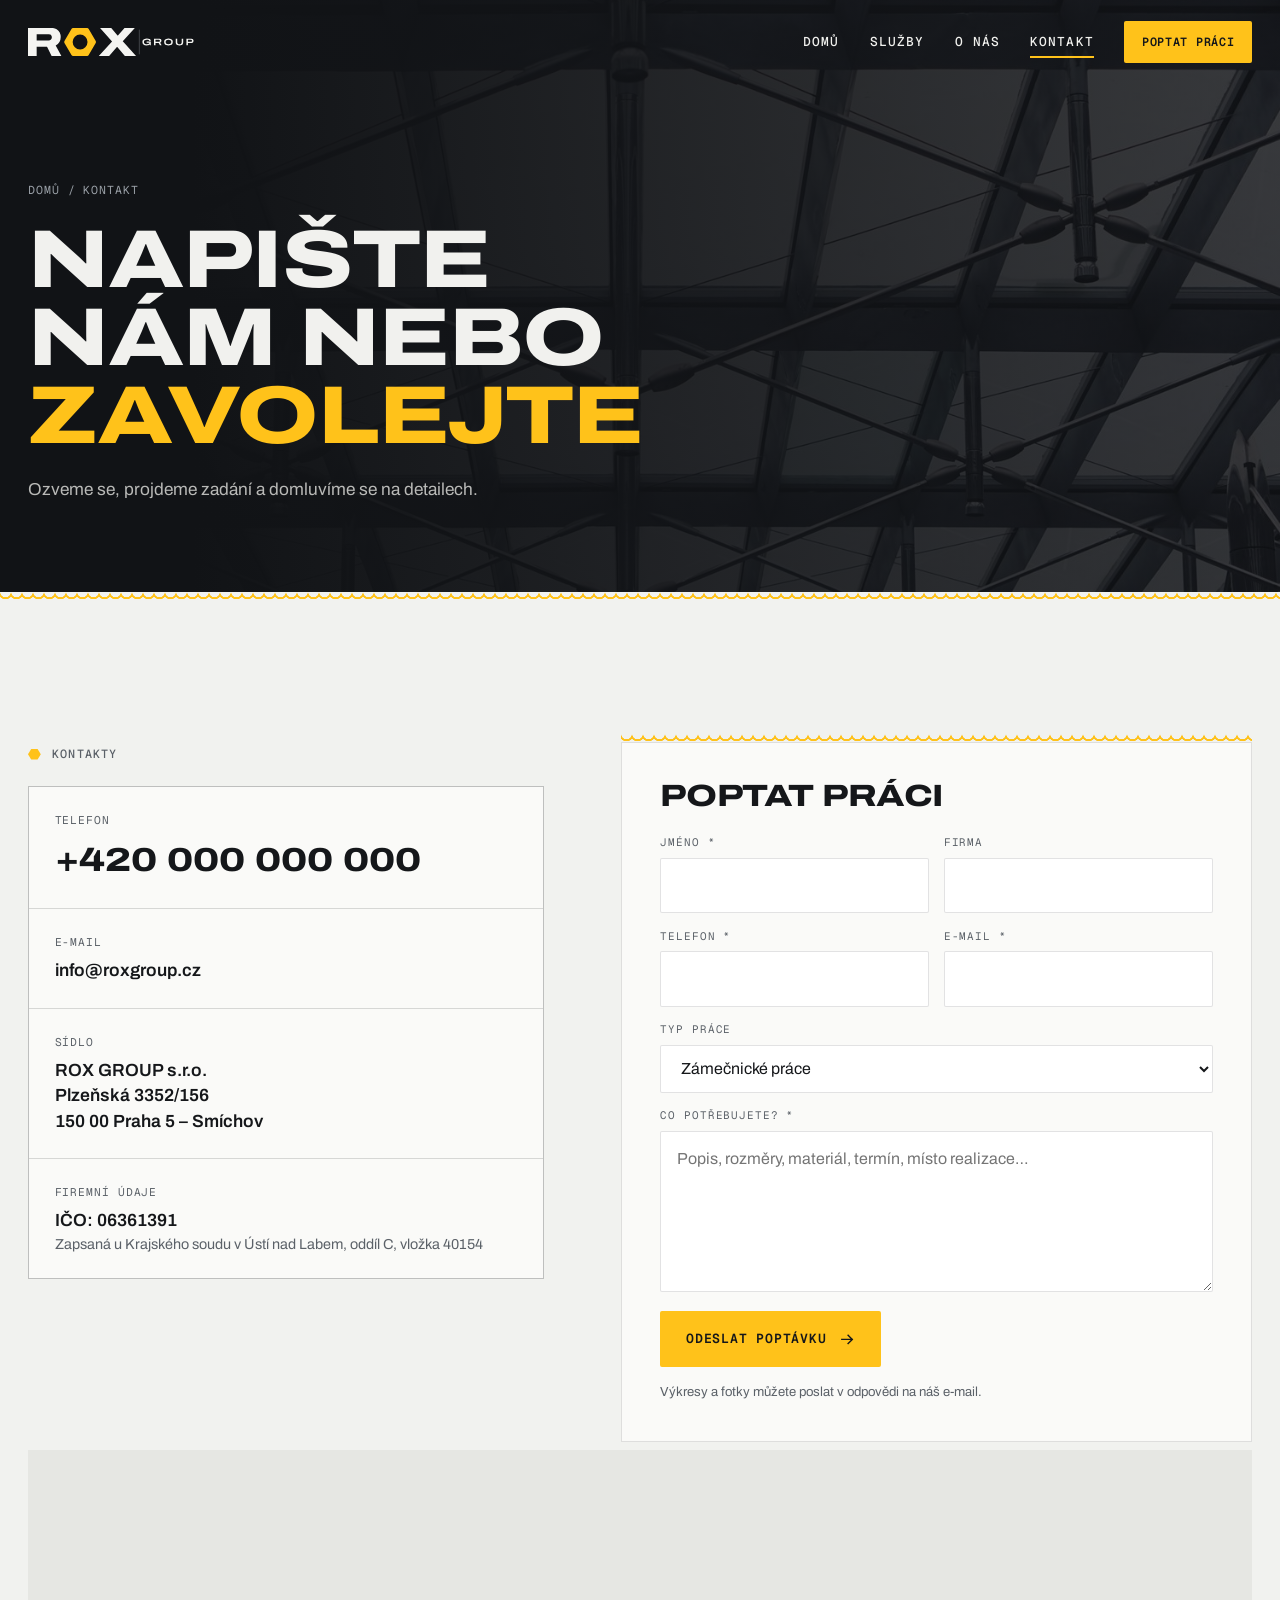
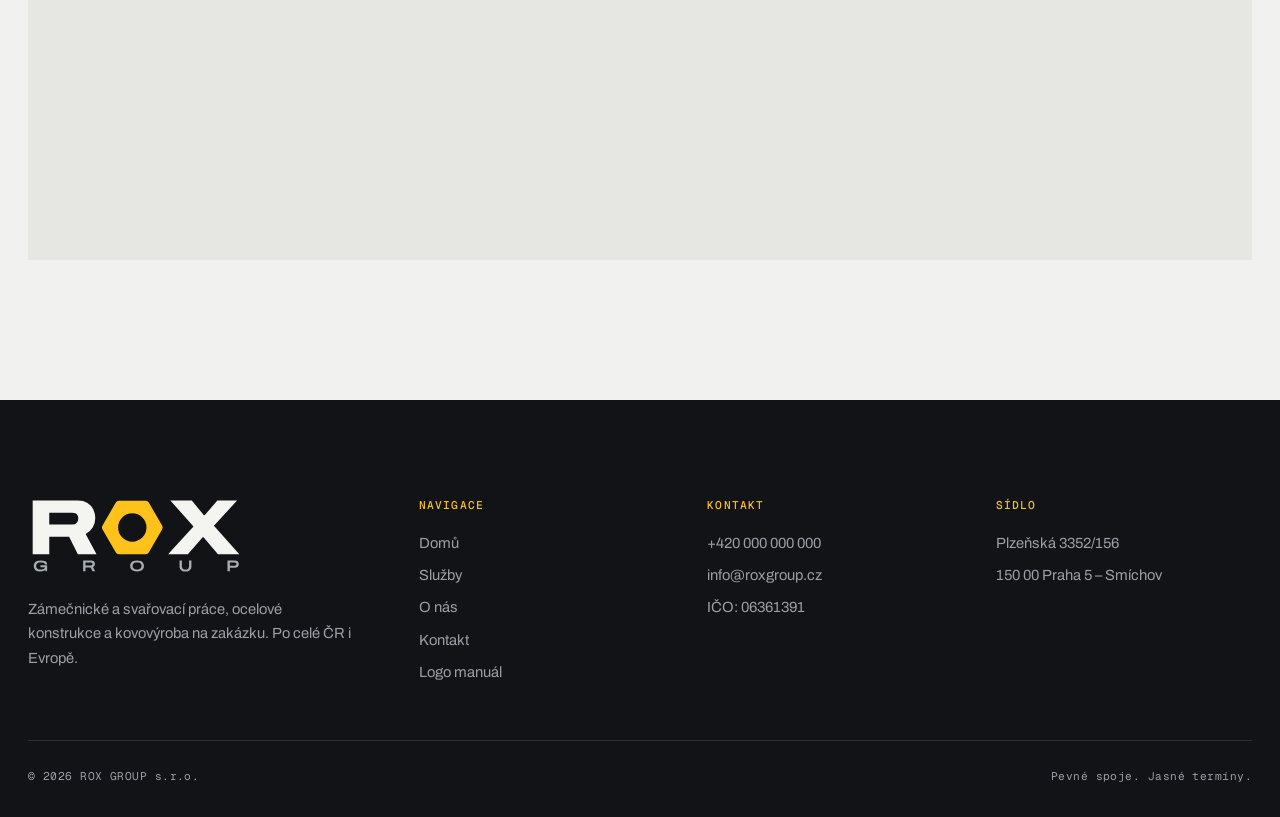
==== kontakt/index.html @ 38c5ff7e "Návrh webu a loga ROX GROUP s.r.o. Co-Authored-By: Claude Opus 5.5 (1M context) <noreply@anthropic.c" ====
<!DOCTYPE html>
<html lang="cs">
<head>
<meta charset="UTF-8">
<meta name="viewport" content="width=device-width, initial-scale=1, viewport-fit=cover">
<title>Kontakt — ROX GROUP s.r.o.</title>
<meta name="description" content="Poptejte zámečnické a svařovací práce, ocelové konstrukce nebo CNC obrábění. ROX GROUP s.r.o., Plzeňská 3352/156, Praha 5.">
<meta name="theme-color" content="#111316">
<meta property="og:title" content="Kontakt — ROX GROUP s.r.o.">
<meta property="og:description" content="Poptejte zámečnické a svařovací práce, ocelové konstrukce nebo CNC obrábění. ROX GROUP s.r.o., Plzeňská 3352/156, Praha 5.">
<meta property="og:image" content="../assets/img/og.jpg">
<meta property="og:type" content="website">
<link rel="icon" href="../assets/favicon.svg?v=dab5a971" type="image/svg+xml">
<link rel="preconnect" href="https://fonts.googleapis.com">
<link rel="preconnect" href="https://fonts.gstatic.com" crossorigin>
<link href="https://fonts.googleapis.com/css2?family=Archivo:wdth,wght@62..125,300..900&family=Geist+Mono:wght@400;500;600&display=swap" rel="stylesheet">
<link rel="stylesheet" href="../assets/style.css?v=400bf668">
<script type="application/ld+json">
{"@context":"https://schema.org","@type":"LocalBusiness","name":"ROX GROUP s.r.o.","description":"Zámečnické a svařovací práce, ocelové konstrukce a CNC obrábění po celé ČR a Evropě.","telephone":"+420000000000","email":"info@roxgroup.cz","taxID":"06361391","address":{"@type":"PostalAddress","streetAddress":"Plzeňská 3352/156","addressLocality":"Praha 5 – Smíchov","postalCode":"150 00","addressCountry":"CZ"},"foundingDate":"2017-09-01","areaServed":["CZ","EU"]}
</script>
<script>document.documentElement.classList.add('js')</script>
</head>
<body>

<svg width="0" height="0" style="position:absolute" aria-hidden="true">
  <symbol id="i-arr" viewBox="0 0 24 24"><path d="M4 12h15m-6-6 6 6-6 6" fill="none" stroke="currentColor" stroke-width="2" stroke-linecap="square"/></symbol>
  <symbol id="i-tel" viewBox="0 0 24 24"><path d="M5 4h4l2 5-2.5 1.5a11 11 0 0 0 5 5L15 13l5 2v4a2 2 0 0 1-2 2A16 16 0 0 1 3 6a2 2 0 0 1 2-2" fill="none" stroke="currentColor" stroke-width="1.8" stroke-linejoin="round"/></symbol>
  <symbol id="i-user" viewBox="0 0 24 24"><circle cx="12" cy="8" r="4" fill="none" stroke="currentColor" stroke-width="2"/><path d="M4 21c1-4 4-6 8-6s7 2 8 6" fill="none" stroke="currentColor" stroke-width="2"/></symbol>
  <symbol id="i-shield" viewBox="0 0 24 24"><path d="M12 3 4 6v6c0 5 3.5 8 8 9 4.5-1 8-4 8-9V6z" fill="none" stroke="currentColor" stroke-width="2" stroke-linejoin="round"/><path d="m8.5 12 2.5 2.5 4.5-5" fill="none" stroke="currentColor" stroke-width="2"/></symbol>
  <symbol id="i-pin" viewBox="0 0 24 24"><path d="M12 21s7-6.5 7-12a7 7 0 0 0-14 0c0 5.5 7 12 7 12z" fill="none" stroke="currentColor" stroke-width="2"/><circle cx="12" cy="9" r="2.5" fill="currentColor"/></symbol>
  <symbol id="i-clock" viewBox="0 0 24 24"><circle cx="12" cy="12" r="9" fill="none" stroke="currentColor" stroke-width="2"/><path d="M12 7v5l3 2" fill="none" stroke="currentColor" stroke-width="2"/></symbol>
  <symbol id="i-nut" viewBox="0 0 100 88"><path d="M25 2h50l25 42-25 42H25L0 44z" fill="currentColor"/><circle cx="50" cy="44" r="18" fill="var(--dark)"/></symbol>
</svg>

<header class="nav" id="nav">
  <div class="nav-inner">
    <a href="../" class="logo" aria-label="ROX GROUP — úvod">
      <img class="logo-on-dark" src="../assets/logo-horizontal-dark.svg?v=046a8493" alt="ROX GROUP" width="232" height="28">
      <img class="logo-on-light" src="../assets/logo-horizontal-light.svg?v=046a8493" alt="" width="232" height="28">
    </a>
    <nav class="nav-menu" id="menu" aria-label="Hlavní navigace">
      <a href="../" >Domů</a>
      <a href="../sluzby/" >Služby</a>
      <a href="../o-nas/" >O nás</a>
      <a href="../kontakt/" aria-current="page">Kontakt</a>
      <a href="../kontakt/#poptavka" class="btn btn-sm">Poptat práci</a>
    </nav>
    <button class="nav-toggle" id="toggle" aria-label="Otevřít menu" aria-expanded="false" aria-controls="menu"><span></span><span></span></button>
  </div>
</header>

<main>

<section class="page-hero">
  <div class="page-hero-bg"><img src="../assets/img/konstrukce-strecha.jpg" alt=""></div>
  <div class="wrap">
    <p class="crumbs"><a href="../">Domů</a> / Kontakt</p>
    <h1>Napište nám nebo <mark>zavolejte</mark></h1>
    <p class="lead">Ozveme se, projdeme zadání a domluvíme se na detailech.</p>
  </div>
</section>
<div class="bead" aria-hidden="true"></div>

<section class="sec">
  <div class="wrap contact">
    <div>
      <p class="eyebrow reveal">Kontakty</p>
      <dl class="cblocks reveal-group">
        <div class="cblock"><dt>Telefon</dt><dd><a href="tel:+420000000000" class="big-tel">+420 000 000 000</a></dd></div>
        <div class="cblock"><dt>E-mail</dt><dd><a href="mailto:info@roxgroup.cz">info@roxgroup.cz</a></dd></div>
        <div class="cblock"><dt>Sídlo</dt><dd>ROX GROUP s.r.o.<br>Plzeňská 3352/156<br>150 00 Praha 5 – Smíchov</dd></div>
        <div class="cblock"><dt>Firemní údaje</dt><dd>IČO: 06361391<small>Zapsaná u Krajského soudu v Ústí nad Labem, oddíl C, vložka 40154</small></dd></div>
      </dl>
    </div>

    <form class="form reveal" id="poptavka" data-to="info@roxgroup.cz" novalidate>
      <h2>Poptat práci</h2>
      <div class="fields">
        <label class="f"><span>Jméno *</span><input name="jmeno" autocomplete="name" required></label>
        <label class="f"><span>Firma</span><input name="firma" autocomplete="organization"></label>
        <label class="f"><span>Telefon *</span><input name="telefon" type="tel" autocomplete="tel" required></label>
        <label class="f"><span>E-mail *</span><input name="email" type="email" autocomplete="email" required></label>
        <label class="f f--wide"><span>Typ práce</span>
          <select name="typ"><option>Zámečnické práce</option><option>Svařování</option><option>Ocelové konstrukce</option><option>CNC obrábění</option><option>Dělení a tváření plechu</option><option>Potrubí</option><option>Nerez</option><option>Montáž / servis</option><option>Jiné</option></select></label>
        <label class="f f--wide"><span>Co potřebujete? *</span><textarea name="zprava" rows="5" required placeholder="Popis, rozměry, materiál, termín, místo realizace…"></textarea></label>
      </div>
      <button class="btn" type="submit">Odeslat poptávku <svg><use href="#i-arr"/></svg></button>
      <p class="form-note" id="form-note">Výkresy a fotky můžete poslat v odpovědi na náš e-mail.</p>
    </form>
  </div>
  <div class="wrap">
    <div class="map reveal"><iframe title="Mapa — Plzeňská 3352/156, Praha 5" src="https://maps.google.com/maps?q=Plze%C5%88sk%C3%A1%203352%2F156%2C%20Praha&z=15&output=embed" loading="lazy" referrerpolicy="no-referrer-when-downgrade"></iframe></div>
  </div>
</section>

</main>

<footer class="footer">
  <div class="wrap">
    <div class="footer-top">
      <div>
        <a href="../" class="footer-logo"><img src="../assets/logo-dark.svg?v=046a8493" alt="ROX GROUP" width="200" height="80"></a>
        <p>Zámečnické a svařovací práce, ocelové konstrukce a kovovýroba na zakázku. Po celé ČR i Evropě.</p>
      </div>
      <div>
        <h4>Navigace</h4>
        <ul><li><a href="../">Domů</a></li><li><a href="../sluzby/">Služby</a></li><li><a href="../o-nas/">O nás</a></li><li><a href="../kontakt/">Kontakt</a></li><li><a href="../logo/">Logo manuál</a></li></ul>
      </div>
      <div>
        <h4>Kontakt</h4>
        <ul><li><a href="tel:+420000000000">+420 000 000 000</a></li><li><a href="mailto:info@roxgroup.cz">info@roxgroup.cz</a></li><li>IČO: 06361391</li></ul>
      </div>
      <div>
        <h4>Sídlo</h4>
        <ul><li>Plzeňská 3352/156</li><li>150 00 Praha 5 – Smíchov</li></ul>
      </div>
    </div>
    <div class="footer-bottom"><span>© 2026 ROX GROUP s.r.o.</span><span>Pevné spoje. Jasné termíny.</span></div>
  </div>
</footer>

<script src="../assets/main.js?v=4baa824f" defer></script>
</body>
</html>
---- assets/style.css ----
/* ═══════════════════════════════════════════════════════════
   ROX GROUP s.r.o. — zámečnické a svařovací práce
   ═══════════════════════════════════════════════════════════ */

*, *::before, *::after { margin: 0; padding: 0; box-sizing: border-box; }

:root {
  --bg: #F1F2EF;
  --bg-alt: #E6E7E3;
  --paper: #FAFAF8;
  --ink: #15171A;
  --muted: #5B6168;
  --line: rgba(21, 23, 26, 0.12);
  --yellow: #FFC21A;
  --yellow-d: #E9AA00;
  --dark: #111316;
  --dark-2: #1A1D21;
  --dark-3: #23272C;
  --dark-text: #F1F1EE;
  --dark-muted: #9AA0A7;
  --dark-line: rgba(241, 241, 238, 0.12);

  --f: 'Archivo', 'Helvetica Neue', Arial, sans-serif;
  --f-mono: 'Geist Mono', ui-monospace, 'SF Mono', Menlo, monospace;

  --h1: clamp(2.9rem, 7vw, 7.2rem);
  --h2: clamp(2.1rem, 4.4vw, 4.2rem);
  --h3: clamp(1.25rem, 1.8vw, 1.6rem);

  --section: clamp(5.5rem, 11vw, 9.5rem);
  --wrap: min(1320px, 100% - 3.5rem);
  --ease: cubic-bezier(0.16, 1, 0.3, 1);
  --hex: polygon(25% 3%, 75% 3%, 100% 50%, 75% 97%, 25% 97%, 0 50%);
  --bead: radial-gradient(circle at 50% 0, transparent 5px, var(--yellow) 5.5px 7px, transparent 7.5px) 0 0 / 11px 9px repeat-x;

  interpolate-size: allow-keywords;
}

html { scroll-behavior: smooth; scroll-padding-top: 5.5rem; -webkit-text-size-adjust: 100%; }
body {
  font-family: var(--f);
  font-size: clamp(1rem, 1.05vw, 1.075rem);
  line-height: 1.65;
  color: var(--ink);
  background: var(--bg);
  -webkit-font-smoothing: antialiased;
  overflow-x: clip;
}
img { display: block; max-width: 100%; }
a { color: inherit; text-decoration: none; }
button, input, textarea, select { font: inherit; color: inherit; }
button { background: none; border: 0; cursor: pointer; }
ol, ul { list-style: none; }
::selection { background: var(--yellow); color: var(--ink); }
:focus-visible { outline: 2px solid var(--yellow-d); outline-offset: 3px; }

h1, h2, h3, .disp {
  font-family: var(--f);
  font-stretch: 125%;
  font-variation-settings: 'wdth' 125;
  font-weight: 800;
  text-transform: uppercase;
  letter-spacing: -0.015em;
  line-height: 0.95;
  text-wrap: balance;
}
h1 mark, h2 mark { background: none; color: var(--yellow); }
.light h2 mark, .on-light mark { color: var(--ink); background: linear-gradient(transparent 62%, var(--yellow) 62% 90%, transparent 90%); }

.wrap { width: var(--wrap); margin-inline: auto; }

.eyebrow {
  display: inline-flex; align-items: center; gap: 0.7rem;
  font-family: var(--f-mono); font-size: 0.74rem; font-weight: 500;
  letter-spacing: 0.1em; text-transform: uppercase;
  color: var(--muted);
  margin-bottom: 1.4rem;
}
.eyebrow::before { content: ''; width: 0.8rem; height: 0.7rem; background: var(--yellow); clip-path: var(--hex); }
.dark .eyebrow, .eyebrow--light { color: var(--dark-muted); }

.h2 { font-size: var(--h2); margin-bottom: 1.4rem; }
.lead { font-size: clamp(1.08rem, 1.3vw, 1.25rem); line-height: 1.55; color: var(--muted); max-width: 38em; }
.dark .lead { color: var(--dark-muted); }

/* svarová housenka */
.bead { height: 9px; background: var(--bead); }

/* tlačítka */
.btn {
  position: relative;
  display: inline-flex; align-items: center; gap: 0.75rem;
  padding: 1.05rem 1.6rem;
  font-family: var(--f-mono); font-size: 0.82rem; font-weight: 600; letter-spacing: 0.06em; text-transform: uppercase;
  background: var(--yellow); color: var(--ink);
  border-radius: 2px;
  transition: background 0.3s, transform 0.5s var(--ease), box-shadow 0.4s;
  overflow: hidden; isolation: isolate;
}
.btn::after { content: ''; position: absolute; inset: 0; z-index: -1; background: var(--ink); transform: translateY(101%); transition: transform 0.5s var(--ease); }
.btn:hover { color: var(--yellow); }
.btn:hover::after { transform: none; }
.btn svg { width: 1.05rem; height: 1.05rem; transition: transform 0.5s var(--ease); }
.btn:hover svg { transform: translateX(3px); }
.btn--ghost { background: transparent; color: currentColor; box-shadow: inset 0 0 0 1.5px currentColor; }
.btn--ghost::after { background: var(--yellow); }
.btn--ghost:hover { color: var(--ink); box-shadow: inset 0 0 0 1.5px var(--yellow); }
.btn--dark { background: var(--ink); color: var(--dark-text); }
.btn--dark::after { background: var(--yellow); }
.btn--dark:hover { color: var(--ink); }
.btn-sm { padding: 0.72rem 1.1rem; font-size: 0.74rem; }

.link {
  display: inline-flex; align-items: center; gap: 0.5rem;
  font-family: var(--f-mono); font-size: 0.78rem; font-weight: 600; letter-spacing: 0.06em; text-transform: uppercase;
  padding-bottom: 3px; border-bottom: 1.5px solid var(--yellow);
  transition: gap 0.4s var(--ease);
}
.link svg { width: 1rem; height: 1rem; }
.link:hover { gap: 0.85rem; }

/* ═══ NAV ═══ */
.nav { position: fixed; inset: 0 0 auto; z-index: 100; color: var(--dark-text); transition: background-color 0.35s, color 0.35s, box-shadow 0.35s; }
.nav-inner { width: var(--wrap); margin-inline: auto; height: 5.25rem; display: flex; align-items: center; justify-content: space-between; gap: 2rem; transition: height 0.4s var(--ease); }
.nav.scrolled { background: color-mix(in srgb, var(--bg) 96%, transparent); color: var(--ink); box-shadow: 0 1px 0 var(--line); }
.nav.scrolled .nav-inner { height: 4.25rem; }
.logo { position: relative; display: block; height: 1.75rem; z-index: 102; }
.logo img { height: 100%; width: auto; transition: opacity 0.3s; }
.logo .logo-on-light { position: absolute; inset: 0; opacity: 0; }
.nav.scrolled .logo .logo-on-light { opacity: 1; }
.nav.scrolled .logo .logo-on-dark { opacity: 0; }
.nav-menu { display: flex; align-items: center; gap: clamp(1.2rem, 2.4vw, 2.4rem); }
.nav-menu a:not(.btn) { font-family: var(--f-mono); font-size: 0.8rem; font-weight: 500; letter-spacing: 0.08em; text-transform: uppercase; position: relative; padding: 0.35rem 0; }
.nav-menu a:not(.btn)::after { content: ''; position: absolute; left: 0; right: 0; bottom: 0; height: 2px; background: var(--yellow); transform: scaleX(0); transform-origin: left; transition: transform 0.45s var(--ease); }
.nav-menu a:not(.btn):hover::after, .nav-menu a[aria-current="page"]::after { transform: scaleX(1); }
.nav-toggle { display: none; width: 44px; height: 44px; position: relative; z-index: 102; }
.nav-toggle span { position: absolute; left: 10px; right: 10px; height: 2px; background: currentColor; transition: transform 0.45s var(--ease), top 0.45s var(--ease); }
.nav-toggle span:first-child { top: 17px; }
.nav-toggle span:last-child { top: 26px; }
.nav-toggle[aria-expanded="true"] span { top: 21.5px; }
.nav-toggle[aria-expanded="true"] span:first-child { transform: rotate(45deg); }
.nav-toggle[aria-expanded="true"] span:last-child { transform: rotate(-45deg); }

/* ═══ HERO (domů) ═══ */
.hero {
  position: relative; min-height: 100svh;
  display: flex; flex-direction: column; justify-content: flex-end;
  color: var(--dark-text); background: var(--dark);
  overflow: clip; isolation: isolate;
}
.hero-bg { position: absolute; inset: 0; z-index: -2; }
.hero-bg img { width: 100%; height: 100%; object-fit: cover; object-position: 62% 50%; transform: scale(1.08); }
.js .hero-bg img { animation: heroIn 2.4s var(--ease) forwards; }
@keyframes heroIn { to { transform: scale(1); } }
@supports (animation-timeline: scroll()) {
  .hero-bg { animation: heroPar linear both; animation-timeline: scroll(root); animation-range: 0 100vh; }
  @keyframes heroPar { to { transform: translateY(18%); } }
}
.hero::before {
  content: ''; position: absolute; inset: 0; z-index: -1;
  background:
    linear-gradient(90deg, rgba(17,19,22,0.92) 0%, rgba(17,19,22,0.72) 38%, rgba(17,19,22,0.15) 75%),
    linear-gradient(0deg, rgba(17,19,22,0.95) 0%, transparent 45%);
}
.hero-content { padding: clamp(8rem, 18vh, 11rem) 0 clamp(2.5rem, 6vh, 4rem); }
.hero h1 { font-size: var(--h1); max-width: 13ch; margin: 0 0 1.6rem -0.04em; }
.hero h1 .ln { display: block; overflow: hidden; padding: 0.14em 0.1em 0.05em 0; margin: -0.14em 0 0; }
.hero h1 .ln > span { display: inline-block; }
.js .hero h1 .ln > span { transform: translateY(105%); animation: lineUp 1.1s var(--ease) forwards; }
.js .hero h1 .ln:nth-child(2) > span { animation-delay: 0.08s; }
.js .hero h1 .ln:nth-child(3) > span { animation-delay: 0.16s; }
@keyframes lineUp { to { transform: none; } }
.hero-sub { max-width: 40em; font-size: clamp(1.05rem, 1.3vw, 1.22rem); color: rgba(241,241,238,0.78); margin-bottom: 2.2rem; }
.hero-actions { display: flex; gap: 0.75rem; flex-wrap: wrap; }
.js .hero .eyebrow, .js .hero-sub, .js .hero-actions, .js .hero-bar { opacity: 0; transform: translateY(16px); animation: up 1s var(--ease) forwards; }
.js .hero-sub { animation-delay: 0.4s; }
.js .hero-actions { animation-delay: 0.5s; }
.js .hero-bar { animation-delay: 0.7s; }
@keyframes up { to { opacity: 1; transform: none; } }
.hero-bar { border-top: 1px solid var(--dark-line); }
.hero-bar .wrap { display: grid; grid-template-columns: repeat(3, minmax(0, 1fr)) auto; }
.hero-bar div { padding: 1.3rem 1.5rem 1.4rem 0; }
.hero-bar div + div { padding-left: 1.5rem; border-left: 1px solid var(--dark-line); }
.hero-bar b { display: block; font-stretch: 125%; font-variation-settings: 'wdth' 125; font-weight: 800; font-size: 1.35rem; text-transform: uppercase; }
.hero-bar span { font-family: var(--f-mono); font-size: 0.7rem; letter-spacing: 0.08em; text-transform: uppercase; color: var(--dark-muted); }
.nut {
  align-self: center; justify-self: end;
  width: 3.4rem; height: 3rem; margin-left: 1.5rem;
  color: var(--yellow);
}
@supports (animation-timeline: scroll()) {
  .nut svg { animation: tighten linear both; animation-timeline: scroll(root); animation-range: 0 100vh; }
  @keyframes tighten { to { transform: rotate(240deg); } }
}

/* ═══ PAGE HERO (podstránky) ═══ */
.page-hero { position: relative; background: var(--dark); color: var(--dark-text); padding: clamp(9rem, 20vh, 12rem) 0 clamp(3.5rem, 7vw, 5.5rem); overflow: clip; isolation: isolate; }
.page-hero-bg { position: absolute; inset: 0; z-index: -2; opacity: 0.4; }
.page-hero-bg img { width: 100%; height: 100%; object-fit: cover; }
.page-hero::before { content: ''; position: absolute; inset: 0; z-index: -1; background: linear-gradient(90deg, var(--dark) 15%, rgba(17,19,22,0.55)); }
.page-hero h1 { font-size: clamp(2.6rem, 6.4vw, 6.4rem); max-width: 14ch; margin-bottom: 1.4rem; }
.page-hero .lead { color: rgba(241,241,238,0.75); }
.crumbs { font-family: var(--f-mono); font-size: 0.72rem; letter-spacing: 0.08em; text-transform: uppercase; color: var(--dark-muted); margin-bottom: 1.4rem; }
.crumbs a:hover { color: var(--yellow); }

/* ═══ TICKER ═══ */
.ticker { background: var(--yellow); color: var(--ink); overflow: hidden; white-space: nowrap; padding: 0.95rem 0; }
.ticker-track { display: flex; width: max-content; animation: tick 45s linear infinite; }
.ticker span { font-stretch: 125%; font-variation-settings: 'wdth' 125; font-weight: 800; font-size: clamp(1rem, 1.6vw, 1.35rem); text-transform: uppercase; letter-spacing: 0.01em; }
.ticker i { display: inline-block; width: 0.8em; height: 0.7em; margin: 0 1.1em; background: var(--ink); clip-path: var(--hex); vertical-align: -0.02em; }
@keyframes tick { to { transform: translateX(-50%); } }

/* ═══ SEKCE ═══ */
.sec { padding: var(--section) 0; }
.sec-alt { background: var(--bg-alt); }
.dark { background: var(--dark); color: var(--dark-text); }
.head { display: grid; grid-template-columns: minmax(0, 1.1fr) minmax(0, 0.9fr); gap: 1.5rem 4rem; align-items: end; margin-bottom: clamp(3rem, 5.5vw, 4.5rem); }
.head .h2 { margin: 0; }
.head--single { grid-template-columns: 1fr; max-width: 900px; }
.head--single .h2 { margin-bottom: 1.2rem; }

/* 3 hlavní služby */
.pillars { display: grid; grid-template-columns: repeat(3, minmax(0, 1fr)); gap: 1px; background: var(--line); border: 1px solid var(--line); }
.pillar { background: var(--paper); display: flex; flex-direction: column; position: relative; }
.pillar-img { aspect-ratio: 4 / 3; overflow: hidden; position: relative; }
.pillar-img img { width: 100%; height: 100%; object-fit: cover; filter: grayscale(0.25) contrast(1.05); transition: transform 1.2s var(--ease), filter 0.6s; }
.pillar:hover .pillar-img img { transform: scale(1.05); filter: none; }
.pillar-n { position: absolute; left: 1rem; top: 1rem; font-family: var(--f-mono); font-size: 0.72rem; font-weight: 600; background: var(--yellow); color: var(--ink); padding: 0.3rem 0.55rem; }
.pillar-body { padding: clamp(1.5rem, 2.4vw, 2.2rem); display: flex; flex-direction: column; flex: 1; }
.pillar h3 { font-size: var(--h3); margin-bottom: 0.6rem; }
.pillar-body > p { color: var(--muted); margin-bottom: 1.2rem; }
.ticks { margin-bottom: 1.6rem; flex: 1; }
.ticks li { position: relative; padding: 0.55rem 0 0.55rem 1.5rem; border-top: 1px solid var(--line); font-size: 0.95rem; }
.ticks li::before { content: ''; position: absolute; left: 0; top: 1.05rem; width: 0.62rem; height: 0.55rem; background: var(--yellow); clip-path: var(--hex); }
.more { display: flex; flex-wrap: wrap; gap: 0.5rem; margin-top: 2rem; align-items: center; }
.more span { font-family: var(--f-mono); font-size: 0.72rem; letter-spacing: 0.06em; text-transform: uppercase; color: var(--muted); margin-right: 0.5rem; }
.more a { font-size: 0.9rem; font-weight: 500; padding: 0.5rem 0.9rem; border: 1px solid var(--line); background: var(--paper); transition: background 0.3s, border-color 0.3s; }
.more a:hover { background: var(--yellow); border-color: var(--yellow); }

/* metody svařování — technický list */
.spec { border-top: 1px solid var(--dark-line); }
.spec-row {
  display: grid; grid-template-columns: 12.5rem minmax(0, 0.7fr) minmax(0, 1.2fr) 11rem; gap: 2rem; align-items: center;
  padding: clamp(1.4rem, 2.4vw, 2.1rem) 0; border-bottom: 1px solid var(--dark-line);
  position: relative;
}
.spec-code { font-family: var(--f-mono); font-size: 0.72rem; letter-spacing: 0.08em; color: var(--dark-muted); }
.spec-code b { display: block; font-family: var(--f); font-stretch: 125%; font-variation-settings: 'wdth' 125; font-weight: 800; font-size: clamp(1.8rem, 2.8vw, 2.6rem); line-height: 1; color: transparent; -webkit-text-stroke: 1.2px var(--yellow); letter-spacing: -0.02em; margin-top: 0.2rem; transition: color 0.4s; }
.spec-row:hover .spec-code b { color: var(--yellow); }
.spec-row h3 { font-size: clamp(1.5rem, 2.6vw, 2.3rem); }
.spec-row p { color: var(--dark-muted); }
.spec-img { height: 6.5rem; overflow: hidden; clip-path: var(--hex); }
.spec-img img { width: 100%; height: 100%; object-fit: cover; filter: grayscale(1) contrast(1.1); transition: filter 0.5s, transform 1s var(--ease); }
.spec-row:hover .spec-img img { filter: none; transform: scale(1.08); }

/* postup */
.steps { display: grid; grid-template-columns: repeat(3, minmax(0, 1fr)); gap: clamp(1.5rem, 3vw, 3rem); position: relative; padding-top: 3.2rem; }
.steps-line { position: absolute; left: 0; right: 0; top: 0.9rem; height: 9px; background: var(--bead); opacity: 0.25; }
.steps-line i { position: absolute; inset: 0; background: var(--bead); transform-origin: left; transform: scaleX(0); }
.js .steps.in .steps-line i { transform: scaleX(1); transition: transform 2.2s cubic-bezier(0.65, 0, 0.35, 1) 0.2s; }
@supports (animation-timeline: view()) {
  .js .steps .steps-line i { transition: none; animation: weld linear both; animation-timeline: view(); animation-range: entry 60% cover 55%; }
  @keyframes weld { from { transform: scaleX(0); } to { transform: scaleX(1); } }
}
.step { position: relative; }
.step::before { content: ''; position: absolute; top: -3rem; left: 0; width: 1.6rem; height: 1.4rem; background: var(--ink); clip-path: var(--hex); }
.dark .step::before { background: var(--yellow); }
.step-n { font-family: var(--f-mono); font-size: 0.75rem; letter-spacing: 0.1em; color: var(--muted); }
.step h3 { font-size: var(--h3); margin: 0.6rem 0 0.8rem; }
.step p { color: var(--muted); max-width: 30em; }
.dark .step p, .dark .step-n { color: var(--dark-muted); }

/* proč ROX */
.why { display: grid; grid-template-columns: minmax(0, 0.9fr) minmax(0, 1.1fr); gap: clamp(2.5rem, 6vw, 6rem); align-items: start; }
.why-media { position: sticky; top: 7rem; }
.why-media figure { aspect-ratio: 4 / 5; overflow: hidden; }
.why-media img { width: 100%; height: 100%; object-fit: cover; }
.why-badge { position: absolute; right: -1.5rem; bottom: 2rem; width: 9.5rem; aspect-ratio: 1.155; clip-path: var(--hex); background: var(--yellow); display: grid; place-items: center; text-align: center; }
.why-badge b { display: block; font-stretch: 125%; font-variation-settings: 'wdth' 125; font-weight: 800; font-size: 2rem; line-height: 1; }
.why-badge span { font-family: var(--f-mono); font-size: 0.62rem; letter-spacing: 0.08em; text-transform: uppercase; }
.reasons { display: grid; grid-template-columns: 1fr 1fr; gap: 1px; background: var(--line); border: 1px solid var(--line); margin-top: 2.5rem; }
.reasons--4 { grid-template-columns: repeat(4, minmax(0, 1fr)); margin-top: 0; }
.reason { background: var(--paper); padding: clamp(1.4rem, 2.2vw, 2rem); }
.reason-ic { width: 2.6rem; height: 2.3rem; clip-path: var(--hex); background: var(--ink); color: var(--yellow); display: grid; place-items: center; margin-bottom: 1.2rem; }
.reason-ic svg { width: 1.1rem; height: 1.1rem; }
.reason h3 { font-size: 1.1rem; margin-bottom: 0.6rem; line-height: 1.1; }
.reason p { color: var(--muted); font-size: 0.95rem; }

/* čísla */
.stats { display: grid; grid-template-columns: repeat(4, minmax(0, 1fr)); }
.stat { padding: 2.5rem 1.75rem 2.5rem 0; border-right: 1px solid var(--dark-line); }
.stat + .stat { padding-left: 1.75rem; }
.stat:last-child { border-right: 0; }
.stat-v { display: block; font-stretch: 125%; font-variation-settings: 'wdth' 125; font-weight: 800; font-size: clamp(2.6rem, 5vw, 4.8rem); line-height: 1; letter-spacing: -0.02em; color: var(--yellow); margin-bottom: 0.9rem; font-variant-numeric: tabular-nums; }
.stat p { color: var(--dark-muted); font-size: 0.92rem; max-width: 20em; }
.stat b { display: block; font-family: var(--f-mono); font-size: 0.72rem; letter-spacing: 0.08em; text-transform: uppercase; color: var(--dark-text); margin-bottom: 0.3rem; }

/* galerie */
.gallery { display: grid; grid-template-columns: repeat(4, minmax(0, 1fr)); grid-auto-rows: clamp(170px, 18vw, 270px); grid-auto-flow: dense; gap: 0.5rem; }
.g { position: relative; overflow: hidden; background: var(--dark-2); }
.g.big { grid-column: span 2; grid-row: span 2; }
.g.wide { grid-column: span 2; }
.g.tall { grid-row: span 2; }
.g img { width: 100%; height: 100%; object-fit: cover; transition: transform 1.2s var(--ease); }
.g:hover img { transform: scale(1.06); }
.g figcaption { position: absolute; left: 0; bottom: 0; background: var(--yellow); color: var(--ink); font-family: var(--f-mono); font-size: 0.68rem; font-weight: 600; letter-spacing: 0.08em; text-transform: uppercase; padding: 0.45rem 0.7rem; transform: translateY(105%); transition: transform 0.45s var(--ease); }
.g:hover figcaption { transform: none; }
.js .gallery .g { opacity: 0; transform: translateY(24px); transition: opacity 0.8s var(--ease), transform 1s var(--ease); transition-delay: var(--d, 0s); }
.js .gallery.in .g { opacity: 1; transform: none; }

/* FAQ */
.faq { display: grid; grid-template-columns: minmax(0, 0.8fr) minmax(0, 1.2fr); gap: clamp(2.5rem, 6vw, 6rem); align-items: start; }
.faq-list { border-top: 1px solid var(--line); }
.faq-list details { border-bottom: 1px solid var(--line); }
.faq-list details::details-content { block-size: 0; overflow: hidden; transition: block-size 0.55s var(--ease), content-visibility 0.55s allow-discrete; }
.faq-list details[open]::details-content { block-size: auto; }
.faq-list summary { list-style: none; cursor: pointer; display: flex; justify-content: space-between; align-items: center; gap: 1rem; padding: 1.35rem 0; font-stretch: 112%; font-variation-settings: 'wdth' 112; font-weight: 700; font-size: clamp(1rem, 1.3vw, 1.2rem); text-transform: uppercase; letter-spacing: 0.01em; transition: color 0.3s; }
.faq-list summary::-webkit-details-marker { display: none; }
.faq-list summary i { flex-shrink: 0; width: 2rem; height: 1.75rem; clip-path: var(--hex); background: var(--bg-alt); position: relative; transition: background 0.3s, transform 0.5s var(--ease); }
.faq-list summary i::before, .faq-list summary i::after { content: ''; position: absolute; left: 50%; top: 50%; width: 0.7rem; height: 1.5px; background: var(--ink); translate: -50% -50%; }
.faq-list summary i::after { rotate: 90deg; transition: rotate 0.4s var(--ease); }
.faq-list details[open] summary i { background: var(--yellow); }
.faq-list details[open] summary i::after { rotate: 0deg; }
.faq-list summary:hover { color: var(--yellow-d); }
.faq-list .ans { padding: 0 3rem 1.5rem 0; color: var(--muted); }

/* CTA */
.cta { position: relative; background: var(--dark); color: var(--dark-text); overflow: clip; isolation: isolate; padding: clamp(6rem, 12vw, 10rem) 0; }
.cta-bg { position: absolute; inset: 0; z-index: -2; opacity: 0.35; }
.cta-bg img { width: 100%; height: 100%; object-fit: cover; }
.cta::before { content: ''; position: absolute; inset: 0; z-index: -1; background: linear-gradient(90deg, var(--dark) 20%, rgba(17,19,22,0.4)); }
.cta h2 { font-size: clamp(2.4rem, 5.6vw, 5.6rem); max-width: 13ch; margin-bottom: 1.5rem; }
.cta p { color: rgba(241,241,238,0.75); max-width: 34em; margin-bottom: 2.2rem; font-size: 1.1rem; }
.cta-actions { display: flex; gap: 0.75rem; flex-wrap: wrap; align-items: center; }
.cta-phone { font-stretch: 125%; font-variation-settings: 'wdth' 125; font-weight: 800; font-size: clamp(1.3rem, 2vw, 1.7rem); margin-left: 1rem; }
.cta-phone:hover { color: var(--yellow); }

/* služby — podstránka */
.svc-list { border-top: 1px solid var(--line); }
.svc { display: grid; grid-template-columns: 4.5rem minmax(0, 1fr) minmax(0, 1.05fr); gap: clamp(1.5rem, 3.5vw, 4rem); padding: clamp(2rem, 3.5vw, 3rem) 0; border-bottom: 1px solid var(--line); align-items: start; }
.svc-n { font-family: var(--f-mono); font-size: 0.8rem; font-weight: 600; color: var(--muted); padding-top: 0.35rem; }
.svc h2 { font-size: clamp(1.6rem, 2.8vw, 2.6rem); margin-bottom: 0.8rem; }
.svc-copy > p { color: var(--muted); margin-bottom: 1.2rem; max-width: 34em; }
.svc-copy .ticks { margin-bottom: 0; }
.svc figure { aspect-ratio: 16 / 10; overflow: hidden; }
.svc figure img { width: 100%; height: 100%; object-fit: cover; transition: transform 1.2s var(--ease); }
.svc:hover figure img { transform: scale(1.04); }
.jump { display: flex; flex-wrap: wrap; gap: 0.4rem; margin-top: 2.5rem; }
.jump a { font-family: var(--f-mono); font-size: 0.72rem; letter-spacing: 0.06em; text-transform: uppercase; padding: 0.5rem 0.8rem; border: 1px solid var(--dark-line); color: var(--dark-text); transition: background 0.3s, color 0.3s, border-color 0.3s; }
.jump a:hover { background: var(--yellow); color: var(--ink); border-color: var(--yellow); }

/* o nás */
.story { display: grid; grid-template-columns: minmax(0, 1fr) minmax(0, 1fr); gap: clamp(2.5rem, 6vw, 6rem); align-items: start; }
.story-copy p { color: var(--muted); margin-bottom: 1.2rem; font-size: 1.08rem; }
.story-copy p:first-of-type { color: var(--ink); font-size: clamp(1.2rem, 1.6vw, 1.45rem); line-height: 1.5; }
.story-media { display: grid; grid-template-columns: 1fr 1fr; gap: 0.5rem; }
.story-media figure { overflow: hidden; }
.story-media figure:first-child { grid-column: 1 / -1; aspect-ratio: 16 / 10; }
.story-media figure:not(:first-child) { aspect-ratio: 1; }
.story-media img { width: 100%; height: 100%; object-fit: cover; }
.facts-card { background: var(--ink); color: var(--dark-text); padding: clamp(1.6rem, 3vw, 2.4rem); margin-top: 2rem; display: grid; grid-template-columns: 1fr 1fr; gap: 1.2rem 2rem; }
.facts-card dt { font-family: var(--f-mono); font-size: 0.68rem; letter-spacing: 0.08em; text-transform: uppercase; color: var(--dark-muted); }
.facts-card dd { font-weight: 600; }

/* kontakt */
.contact { display: grid; grid-template-columns: minmax(0, 0.9fr) minmax(0, 1.1fr); gap: clamp(2.5rem, 6vw, 6rem); align-items: start; }
.cblocks { display: grid; gap: 1px; background: var(--line); border: 1px solid var(--line); }
.cblock { background: var(--paper); padding: 1.5rem 1.6rem; }
.cblock dt { font-family: var(--f-mono); font-size: 0.7rem; letter-spacing: 0.08em; text-transform: uppercase; color: var(--muted); margin-bottom: 0.4rem; }
.cblock dd { font-size: 1.1rem; font-weight: 600; line-height: 1.45; }
.cblock dd a:hover { color: var(--yellow-d); }
.cblock dd small { display: block; font-weight: 400; font-size: 0.9rem; color: var(--muted); }
.big-tel { font-stretch: 125%; font-variation-settings: 'wdth' 125; font-weight: 800; font-size: clamp(1.6rem, 2.6vw, 2.3rem) !important; }
.form { background: var(--paper); border: 1px solid var(--line); padding: clamp(1.6rem, 3vw, 2.6rem); position: relative; }
.form::before { content: ''; position: absolute; left: -1px; right: -1px; top: -9px; height: 9px; background: var(--bead); }
.form h2 { font-size: clamp(1.5rem, 2.4vw, 2.1rem); margin-bottom: 1.5rem; }
.fields { display: grid; grid-template-columns: 1fr 1fr; gap: 0.9rem; margin-bottom: 1.2rem; }
.f { display: flex; flex-direction: column; gap: 0.35rem; }
.f--wide { grid-column: 1 / -1; }
.f span { font-family: var(--f-mono); font-size: 0.68rem; letter-spacing: 0.08em; text-transform: uppercase; color: var(--muted); }
.f input, .f textarea, .f select { width: 100%; padding: 0.85rem 0.95rem; border: 1px solid var(--line); background: #fff; border-radius: 2px; transition: border-color 0.25s, box-shadow 0.25s; resize: vertical; }
.f input:focus, .f textarea:focus, .f select:focus { outline: none; border-color: var(--ink); box-shadow: 0 0 0 3px var(--yellow); }
.f.invalid input, .f.invalid textarea { border-color: #D2452B; }
.form-note { margin-top: 0.9rem; font-size: 0.82rem; color: var(--muted); }
.form-note.ok { color: var(--ink); font-weight: 600; }
.map { margin-top: 0.5rem; height: clamp(280px, 32vw, 440px); background: var(--bg-alt); }
.map iframe { width: 100%; height: 100%; border: 0; filter: grayscale(1) contrast(1.05); }

/* logo manuál */
.brand-grid { display: grid; grid-template-columns: repeat(2, minmax(0, 1fr)); gap: 0.5rem; }
.bcard { position: relative; min-height: 20rem; display: grid; place-items: center; padding: 3rem; }
.bcard img { max-width: 78%; max-height: 11rem; }
.bcard.light { background: var(--paper); border: 1px solid var(--line); }
.bcard.darkc { background: var(--dark); }
.bcard.yel { background: var(--yellow); }
.bcard.span2 { grid-column: 1 / -1; min-height: 26rem; }
.bcard.span2 img { max-height: 15rem; }
.bcard figcaption { position: absolute; left: 1rem; bottom: 0.9rem; font-family: var(--f-mono); font-size: 0.68rem; letter-spacing: 0.08em; text-transform: uppercase; color: var(--muted); }
.bcard.darkc figcaption { color: var(--dark-muted); }
.bcard .dl { position: absolute; right: 1rem; bottom: 0.8rem; font-family: var(--f-mono); font-size: 0.68rem; letter-spacing: 0.06em; text-transform: uppercase; border-bottom: 1px solid currentColor; }
.bcard.darkc .dl { color: var(--dark-text); }
.swatches { display: grid; grid-template-columns: repeat(4, minmax(0, 1fr)); gap: 0.5rem; }
.sw { min-width: 0; overflow-wrap: anywhere; aspect-ratio: 1.3; padding: 1.2rem; display: flex; flex-direction: column; justify-content: flex-end; font-family: var(--f-mono); font-size: 0.75rem; letter-spacing: 0.04em; }
.sw b { font-family: var(--f); font-stretch: 125%; font-variation-settings: 'wdth' 125; font-weight: 800; font-size: 1.1rem; text-transform: uppercase; letter-spacing: 0; margin-bottom: 0.3rem; }
.type-spec { display: grid; grid-template-columns: 1fr 1fr; gap: 0.5rem; }
.type-card { background: var(--paper); border: 1px solid var(--line); padding: 2rem; }
.type-card .sample { font-size: clamp(3rem, 6vw, 5.5rem); line-height: 1; margin: 1rem 0; }
.type-card .sample.mono { font-family: var(--f-mono); font-weight: 500; text-transform: none; font-size: clamp(2rem, 4vw, 3.4rem); }
.anatomy { display: grid; grid-template-columns: repeat(3, minmax(0, 1fr)); gap: 1px; background: var(--line); border: 1px solid var(--line); }
.anatomy div { background: var(--paper); padding: 1.6rem; }
.anatomy h3 { font-size: 1.05rem; margin-bottom: 0.5rem; }
.anatomy p { color: var(--muted); font-size: 0.95rem; }

/* ═══ FOOTER ═══ */
.footer { background: var(--dark); color: var(--dark-muted); padding: clamp(4rem, 8vw, 6rem) 0 2rem; }
.footer-top { display: grid; grid-template-columns: 1.4fr 1fr 1fr 1fr; gap: 2rem; padding-bottom: 3rem; border-bottom: 1px solid var(--dark-line); }
.footer-logo img { height: 5rem; width: auto; margin-bottom: 1.3rem; }
.footer-top p { font-size: 0.92rem; max-width: 22em; }
.footer h4 { font-family: var(--f-mono); font-size: 0.7rem; font-weight: 500; letter-spacing: 0.1em; text-transform: uppercase; color: var(--yellow); margin-bottom: 1rem; }
.footer li { margin-bottom: 0.5rem; font-size: 0.92rem; }
.footer a:hover { color: var(--dark-text); }
.footer-bottom { display: flex; justify-content: space-between; gap: 1rem; flex-wrap: wrap; padding-top: 1.6rem; font-family: var(--f-mono); font-size: 0.7rem; letter-spacing: 0.04em; }

/* ═══ REVEAL ═══ */
.js .reveal, .js .reveal-group > * { opacity: 0; transform: translateY(28px); transition: opacity 0.9s var(--ease), transform 1.1s var(--ease); }
.js .reveal.in, .js .reveal-group.in > * { opacity: 1; transform: none; }
.js .reveal-group.in > *:nth-child(2) { transition-delay: 0.08s; }
.js .reveal-group.in > *:nth-child(3) { transition-delay: 0.16s; }
.js .reveal-group.in > *:nth-child(4) { transition-delay: 0.24s; }
.js .reveal-group.in > *:nth-child(5) { transition-delay: 0.32s; }
.js .reveal-group.in > *:nth-child(n+6) { transition-delay: 0.4s; }

/* ═══ RESPONSIVE ═══ */
@media (max-width: 1080px) {
  .spec-row { grid-template-columns: 7rem minmax(0, 1fr) 8rem; }
  .spec-row p { grid-column: 2 / 4; }
  .spec-img { grid-row: 1; grid-column: 3; height: 5rem; }
  .footer-top { grid-template-columns: 1fr 1fr; }
}
@media (max-width: 900px) {
  :root { --wrap: min(1320px, 100% - 2.5rem); }
  .nav-toggle { display: block; }
  .nav-menu {
    position: fixed; inset: 0; z-index: 101;
    flex-direction: column; align-items: flex-start; justify-content: center; gap: 1.1rem;
    padding: 6rem 1.5rem 3rem; background: var(--dark); color: var(--dark-text);
    opacity: 0; visibility: hidden; transition: opacity 0.35s, visibility 0s 0.35s;
  }
  .nav-menu.open { opacity: 1; visibility: visible; transition: opacity 0.35s; }
  .nav-menu a:not(.btn) { font-family: var(--f); font-stretch: 125%; font-variation-settings: 'wdth' 125; font-weight: 800; font-size: 2.2rem; letter-spacing: -0.01em; }
  body.menu-open .nav { color: var(--dark-text); background: transparent; box-shadow: none; }
  body.menu-open .logo .logo-on-light { opacity: 0; }
  body.menu-open .logo .logo-on-dark { opacity: 1; }
  .head, .why, .faq, .story, .contact { grid-template-columns: 1fr; }
  .pillars { grid-template-columns: 1fr; }
  .reasons--4 { grid-template-columns: 1fr 1fr; }
  .steps { grid-template-columns: 1fr; padding-top: 0; padding-left: 2.6rem; gap: 2.2rem; }
  .steps-line { left: 0.4rem; right: auto; top: 0; bottom: 0; width: 9px; height: auto; background: radial-gradient(circle at 0 50%, transparent 5px, var(--yellow) 5.5px 7px, transparent 7.5px) 0 0 / 9px 11px repeat-y; }
  .steps-line i { display: none; }
  .step::before { top: 0.2rem; left: -2.6rem; }
  .why-media { position: relative; top: 0; }
  .why-badge { right: 0.5rem; }
  .stats { grid-template-columns: 1fr 1fr; }
  .stat { padding: 1.8rem 1.2rem 1.8rem 0 !important; border-right: 0; border-bottom: 1px solid var(--dark-line); }
  .stat:nth-child(even) { padding-left: 1.2rem !important; border-left: 1px solid var(--dark-line); }
  .gallery { grid-template-columns: 1fr 1fr; grid-auto-rows: 40vw; }
  .g figcaption { transform: none; }
  .hero-bar .wrap { grid-template-columns: 1fr 1fr 1fr; }
  .hero-bar div { padding: 1rem 0.8rem 1.1rem 0; }
  .hero-bar div + div { padding-left: 0.8rem; }
  .hero-bar b { font-size: 1rem; }
  .nut { display: none; }
  .svc { grid-template-columns: 1fr; gap: 1.2rem; }
  .svc-n { padding: 0; }
  .brand-grid, .type-spec { grid-template-columns: 1fr; }
  .swatches { grid-template-columns: 1fr 1fr; }
  .anatomy { grid-template-columns: 1fr; }
}
@media (max-width: 560px) {
  .hero h1 { font-size: clamp(1.9rem, 8.6vw, 2.6rem); max-width: none; }
  .page-hero h1 { font-size: clamp(1.8rem, 8.2vw, 2.5rem); }
  .cta h2 { font-size: clamp(1.9rem, 8.6vw, 2.6rem); }
  .h2 { font-size: clamp(1.7rem, 7.6vw, 2.2rem); }
  .hero-bar span { font-size: 0.6rem; }
  .spec-row { grid-template-columns: 1fr; gap: 0.6rem; }
  .spec-row p { grid-column: auto; }
  .spec-img { display: none; }
  .reasons, .reasons--4, .fields, .facts-card { grid-template-columns: 1fr; }
  .bcard { padding: 2rem 1.2rem 3rem; min-height: 14rem; }
  .bcard.span2 { min-height: 16rem; }
  .footer-top { grid-template-columns: 1fr; }
  .cta-phone { margin-left: 0; }
  .faq-list .ans { padding-right: 0; }
}
@media (prefers-reduced-motion: reduce) {
  *, *::before, *::after { animation-duration: 0.001s !important; animation-delay: 0s !important; transition-duration: 0.001s !important; }
  .ticker-track { animation: none !important; }
}
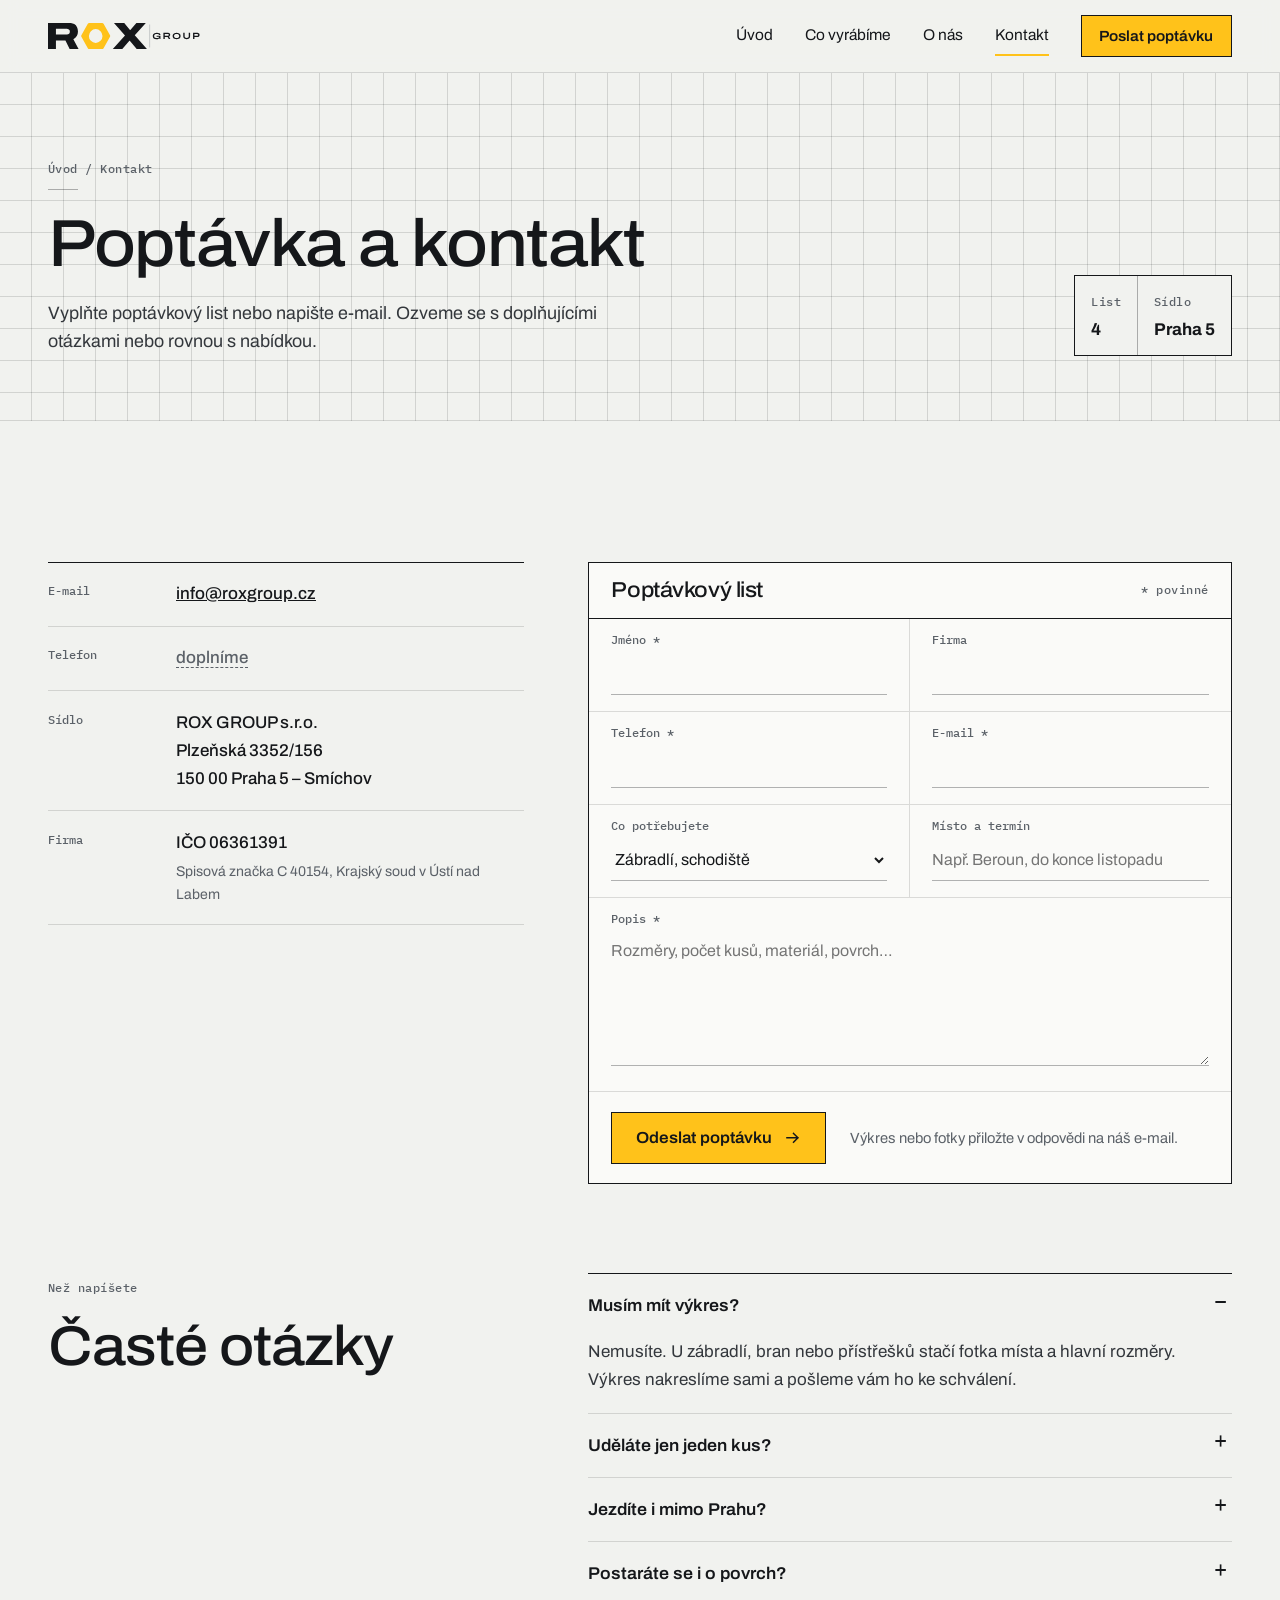
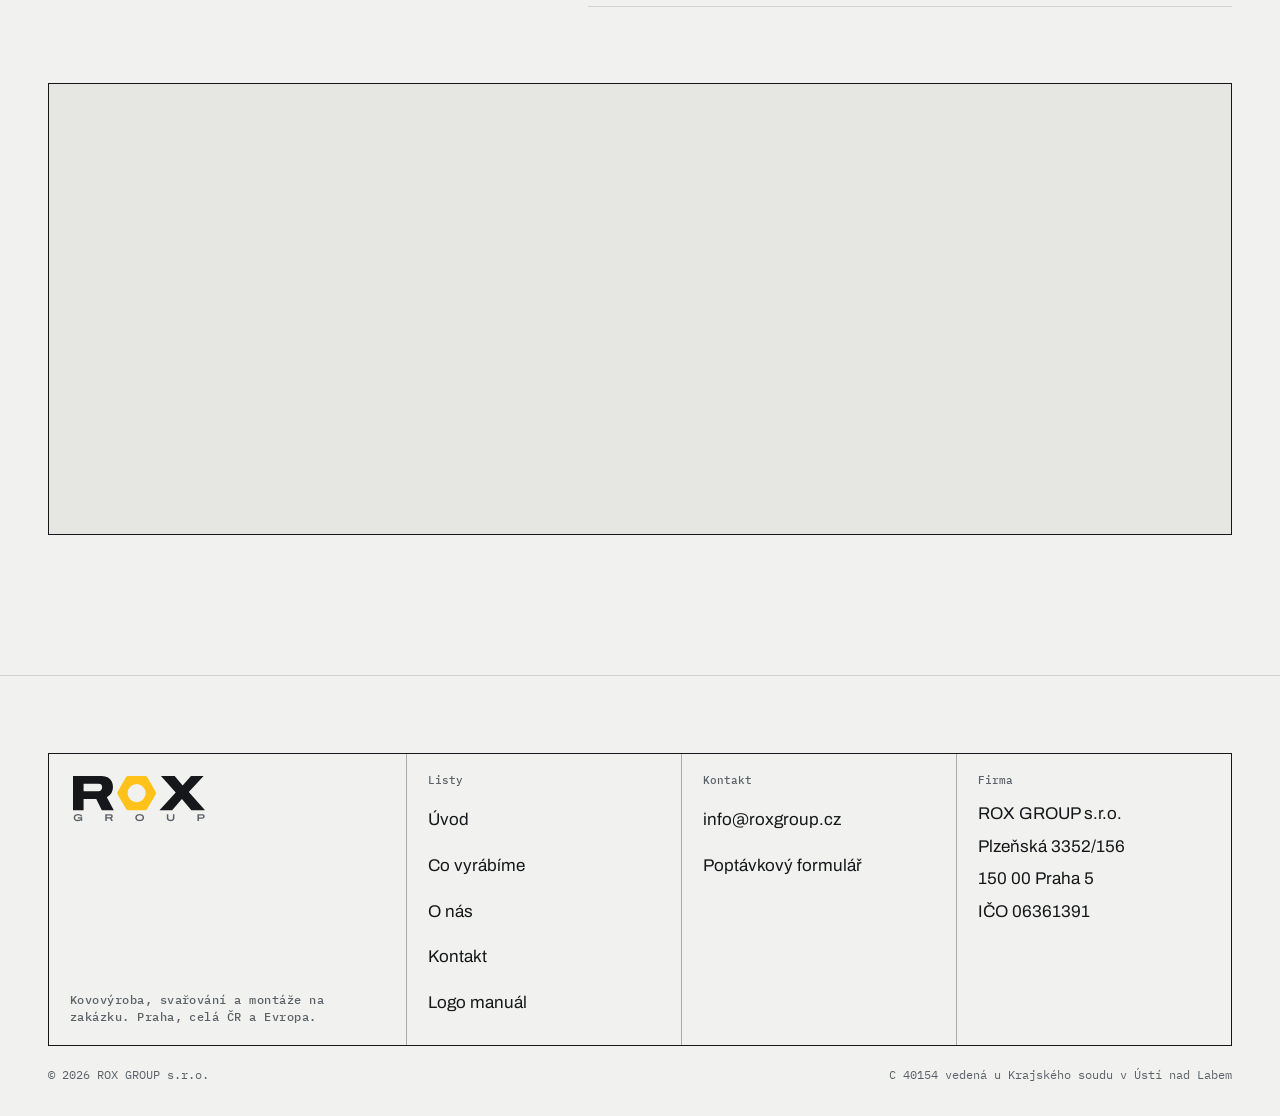
==== commit 43860602: "Nový koncept webu (výrobní výkres) podle připomínky klienta 14. 10. – odlišení od molvergroup.cz" ====
--- a/kontakt/index.html
+++ b/kontakt/index.html
@@ -3,20 +3,21 @@
 <head>
 <meta charset="UTF-8">
 <meta name="viewport" content="width=device-width, initial-scale=1, viewport-fit=cover">
-<title>Kontakt — ROX GROUP s.r.o.</title>
-<meta name="description" content="Poptejte zámečnické a svařovací práce, ocelové konstrukce nebo CNC obrábění. ROX GROUP s.r.o., Plzeňská 3352/156, Praha 5.">
-<meta name="theme-color" content="#111316">
-<meta property="og:title" content="Kontakt — ROX GROUP s.r.o.">
-<meta property="og:description" content="Poptejte zámečnické a svařovací práce, ocelové konstrukce nebo CNC obrábění. ROX GROUP s.r.o., Plzeňská 3352/156, Praha 5.">
-<meta property="og:image" content="../assets/img/og.jpg">
+<title>Kontakt a poptávka – ROX GROUP s.r.o.</title>
+<meta name="description" content="Pošlete poptávku na kovovýrobu, svařování, konstrukce nebo CNC díly. ROX GROUP s.r.o., Plzeňská 3352/156, Praha 5, IČO 06361391.">
+<meta name="theme-color" content="#F1F2EF">
+<meta name="robots" content="noindex">
+<meta property="og:title" content="Kontakt a poptávka – ROX GROUP s.r.o.">
+<meta property="og:description" content="Pošlete poptávku na kovovýrobu, svařování, konstrukce nebo CNC díly. ROX GROUP s.r.o., Plzeňská 3352/156, Praha 5, IČO 06361391.">
+<meta property="og:image" content="https://webhunter-navrhy.github.io/roxgroup/assets/img/og.jpg">
 <meta property="og:type" content="website">
 <link rel="icon" href="../assets/favicon.svg?v=dab5a971" type="image/svg+xml">
 <link rel="preconnect" href="https://fonts.googleapis.com">
 <link rel="preconnect" href="https://fonts.gstatic.com" crossorigin>
-<link href="https://fonts.googleapis.com/css2?family=Archivo:wdth,wght@62..125,300..900&family=Geist+Mono:wght@400;500;600&display=swap" rel="stylesheet">
-<link rel="stylesheet" href="../assets/style.css?v=400bf668">
+<link href="https://fonts.googleapis.com/css2?family=Archivo:wdth,wght@100..125,400..800&family=IBM+Plex+Mono:wght@400;500;600&display=swap" rel="stylesheet">
+<link rel="stylesheet" href="../assets/style.css?v=1a72aebc">
 <script type="application/ld+json">
-{"@context":"https://schema.org","@type":"LocalBusiness","name":"ROX GROUP s.r.o.","description":"Zámečnické a svařovací práce, ocelové konstrukce a CNC obrábění po celé ČR a Evropě.","telephone":"+420000000000","email":"info@roxgroup.cz","taxID":"06361391","address":{"@type":"PostalAddress","streetAddress":"Plzeňská 3352/156","addressLocality":"Praha 5 – Smíchov","postalCode":"150 00","addressCountry":"CZ"},"foundingDate":"2017-09-01","areaServed":["CZ","EU"]}
+{"@context":"https://schema.org","@type":"LocalBusiness","name":"ROX GROUP s.r.o.","description":"Zámečnické a svařovací práce, ocelové konstrukce a CNC obrábění po celé ČR a Evropě.","email":"info@roxgroup.cz","taxID":"06361391","address":{"@type":"PostalAddress","streetAddress":"Plzeňská 3352/156","addressLocality":"Praha 5 – Smíchov","postalCode":"150 00","addressCountry":"CZ"},"foundingDate":"2017-09-01","areaServed":["CZ","EU"]}
 </script>
 <script>document.documentElement.classList.add('js')</script>
 </head>
@@ -24,26 +25,19 @@
 
 <svg width="0" height="0" style="position:absolute" aria-hidden="true">
   <symbol id="i-arr" viewBox="0 0 24 24"><path d="M4 12h15m-6-6 6 6-6 6" fill="none" stroke="currentColor" stroke-width="2" stroke-linecap="square"/></symbol>
-  <symbol id="i-tel" viewBox="0 0 24 24"><path d="M5 4h4l2 5-2.5 1.5a11 11 0 0 0 5 5L15 13l5 2v4a2 2 0 0 1-2 2A16 16 0 0 1 3 6a2 2 0 0 1 2-2" fill="none" stroke="currentColor" stroke-width="1.8" stroke-linejoin="round"/></symbol>
-  <symbol id="i-user" viewBox="0 0 24 24"><circle cx="12" cy="8" r="4" fill="none" stroke="currentColor" stroke-width="2"/><path d="M4 21c1-4 4-6 8-6s7 2 8 6" fill="none" stroke="currentColor" stroke-width="2"/></symbol>
-  <symbol id="i-shield" viewBox="0 0 24 24"><path d="M12 3 4 6v6c0 5 3.5 8 8 9 4.5-1 8-4 8-9V6z" fill="none" stroke="currentColor" stroke-width="2" stroke-linejoin="round"/><path d="m8.5 12 2.5 2.5 4.5-5" fill="none" stroke="currentColor" stroke-width="2"/></symbol>
-  <symbol id="i-pin" viewBox="0 0 24 24"><path d="M12 21s7-6.5 7-12a7 7 0 0 0-14 0c0 5.5 7 12 7 12z" fill="none" stroke="currentColor" stroke-width="2"/><circle cx="12" cy="9" r="2.5" fill="currentColor"/></symbol>
-  <symbol id="i-clock" viewBox="0 0 24 24"><circle cx="12" cy="12" r="9" fill="none" stroke="currentColor" stroke-width="2"/><path d="M12 7v5l3 2" fill="none" stroke="currentColor" stroke-width="2"/></symbol>
-  <symbol id="i-nut" viewBox="0 0 100 88"><path d="M25 2h50l25 42-25 42H25L0 44z" fill="currentColor"/><circle cx="50" cy="44" r="18" fill="var(--dark)"/></symbol>
 </svg>
 
 <header class="nav" id="nav">
   <div class="nav-inner">
-    <a href="../" class="logo" aria-label="ROX GROUP — úvod">
-      <img class="logo-on-dark" src="../assets/logo-horizontal-dark.svg?v=046a8493" alt="ROX GROUP" width="232" height="28">
-      <img class="logo-on-light" src="../assets/logo-horizontal-light.svg?v=046a8493" alt="" width="232" height="28">
+    <a href="../" class="logo" aria-label="ROX GROUP – úvod">
+      <img src="../assets/logo-horizontal-light.svg?v=046a8493" alt="ROX GROUP" width="232" height="28">
     </a>
     <nav class="nav-menu" id="menu" aria-label="Hlavní navigace">
-      <a href="../" >Domů</a>
-      <a href="../sluzby/" >Služby</a>
+      <a href="../" >Úvod</a>
+      <a href="../sluzby/" >Co vyrábíme</a>
       <a href="../o-nas/" >O nás</a>
       <a href="../kontakt/" aria-current="page">Kontakt</a>
-      <a href="../kontakt/#poptavka" class="btn btn-sm">Poptat práci</a>
+      <a href="../kontakt/#poptavka" class="btn btn-sm">Poslat poptávku</a>
     </nav>
     <button class="nav-toggle" id="toggle" aria-label="Otevřít menu" aria-expanded="false" aria-controls="menu"><span></span><span></span></button>
   </div>
@@ -51,45 +45,59 @@
 
 <main>
 
-<section class="page-hero">
-  <div class="page-hero-bg"><img src="../assets/img/konstrukce-strecha.jpg" alt=""></div>
+<section class="page-head grid-bg">
   <div class="wrap">
-    <p class="crumbs"><a href="../">Domů</a> / Kontakt</p>
-    <h1>Napište nám nebo <mark>zavolejte</mark></h1>
-    <p class="lead">Ozveme se, projdeme zadání a domluvíme se na detailech.</p>
+    <div>
+      <p class="crumbs tag"><a href="../">Úvod</a> / Kontakt</p>
+      <h1>Poptávka a kontakt</h1>
+      <p class="lead">Vyplňte poptávkový list nebo napište e-mail. Ozveme se s doplňujícími otázkami nebo rovnou s nabídkou.</p>
+    </div>
+    <div class="sheet-no"><div><span class="tag">List</span><br><b>4</b></div><div><span class="tag">Sídlo</span><br><b>Praha 5</b></div></div>
   </div>
 </section>
-<div class="bead" aria-hidden="true"></div>
 
 <section class="sec">
   <div class="wrap contact">
     <div>
-      <p class="eyebrow reveal">Kontakty</p>
-      <dl class="cblocks reveal-group">
-        <div class="cblock"><dt>Telefon</dt><dd><a href="tel:+420000000000" class="big-tel">+420 000 000 000</a></dd></div>
-        <div class="cblock"><dt>E-mail</dt><dd><a href="mailto:info@roxgroup.cz">info@roxgroup.cz</a></dd></div>
-        <div class="cblock"><dt>Sídlo</dt><dd>ROX GROUP s.r.o.<br>Plzeňská 3352/156<br>150 00 Praha 5 – Smíchov</dd></div>
-        <div class="cblock"><dt>Firemní údaje</dt><dd>IČO: 06361391<small>Zapsaná u Krajského soudu v Ústí nad Labem, oddíl C, vložka 40154</small></dd></div>
+      <dl class="cdl reveal">
+        <div><dt>E-mail</dt><dd><a href="mailto:info@roxgroup.cz">info@roxgroup.cz</a></dd></div>
+        <div><dt>Telefon</dt><dd><em class="ph">doplníme</em></dd></div>
+        <div><dt>Sídlo</dt><dd>ROX GROUP s.r.o.<br>Plzeňská 3352/156<br>150 00 Praha 5 – Smíchov</dd></div>
+        <div><dt>Firma</dt><dd>IČO 06361391<small>Spisová značka C 40154, Krajský soud v Ústí nad Labem</small></dd></div>
       </dl>
     </div>
 
     <form class="form reveal" id="poptavka" data-to="info@roxgroup.cz" novalidate>
-      <h2>Poptat práci</h2>
+      <div class="form-head"><h2>Poptávkový list</h2><span class="tag">* povinné</span></div>
       <div class="fields">
         <label class="f"><span>Jméno *</span><input name="jmeno" autocomplete="name" required></label>
         <label class="f"><span>Firma</span><input name="firma" autocomplete="organization"></label>
         <label class="f"><span>Telefon *</span><input name="telefon" type="tel" autocomplete="tel" required></label>
         <label class="f"><span>E-mail *</span><input name="email" type="email" autocomplete="email" required></label>
-        <label class="f f--wide"><span>Typ práce</span>
-          <select name="typ"><option>Zámečnické práce</option><option>Svařování</option><option>Ocelové konstrukce</option><option>CNC obrábění</option><option>Dělení a tváření plechu</option><option>Potrubí</option><option>Nerez</option><option>Montáž / servis</option><option>Jiné</option></select></label>
-        <label class="f f--wide"><span>Co potřebujete? *</span><textarea name="zprava" rows="5" required placeholder="Popis, rozměry, materiál, termín, místo realizace…"></textarea></label>
+        <label class="f"><span>Co potřebujete</span>
+          <select name="typ"><option>Zábradlí, schodiště</option><option>Brána, plot, přístřešek</option><option>Ocelová konstrukce</option><option>Rám, svařenec</option><option>CNC díl</option><option>Plechový díl</option><option>Potrubí</option><option>Nerez</option><option>Montáž, oprava</option><option>Něco jiného</option></select></label>
+        <label class="f"><span>Místo a termín</span><input name="kde" placeholder="Např. Beroun, do konce listopadu"></label>
+        <label class="f f--wide"><span>Popis *</span><textarea name="zprava" rows="5" required placeholder="Rozměry, počet kusů, materiál, povrch…"></textarea></label>
       </div>
-      <button class="btn" type="submit">Odeslat poptávku <svg><use href="#i-arr"/></svg></button>
-      <p class="form-note" id="form-note">Výkresy a fotky můžete poslat v odpovědi na náš e-mail.</p>
+      <div class="form-foot">
+        <button class="btn" type="submit">Odeslat poptávku <svg><use href="#i-arr"/></svg></button>
+        <p class="form-note" id="form-note">Výkres nebo fotky přiložte v odpovědi na náš e-mail.</p>
+      </div>
     </form>
   </div>
+
+  <div class="wrap faq">
+    <div><span class="tag">Než napíšete</span><h2 class="h2" style="margin-top:1rem">Časté otázky</h2></div>
+    <div class="faq-list">
+      <details open><summary>Musím mít výkres?</summary><div class="ans">Nemusíte. U zábradlí, bran nebo přístřešků stačí fotka místa a hlavní rozměry. Výkres nakreslíme sami a pošleme vám ho ke schválení.</div></details>
+      <details><summary>Uděláte jen jeden kus?</summary><div class="ans">Ano. Jeden náhradní díl nebo jedno madlo je pro nás stejná zakázka jako série.</div></details>
+      <details><summary>Jezdíte i mimo Prahu?</summary><div class="ans">Ano, po celé republice a na montáže i do zahraničí. Dopravu uvedeme v nabídce.</div></details>
+      <details><summary>Postaráte se i o povrch?</summary><div class="ans">Ano. Broušení a nátěr uděláme sami, žárový zinek a práškovou barvu zajistíme u partnerů.</div></details>
+    </div>
+  </div>
+
   <div class="wrap">
-    <div class="map reveal"><iframe title="Mapa — Plzeňská 3352/156, Praha 5" src="https://maps.google.com/maps?q=Plze%C5%88sk%C3%A1%203352%2F156%2C%20Praha&z=15&output=embed" loading="lazy" referrerpolicy="no-referrer-when-downgrade"></iframe></div>
+    <div class="map reveal"><iframe title="Mapa – Plzeňská 3352/156, Praha 5" src="https://maps.google.com/maps?q=Plze%C5%88sk%C3%A1%203352%2F156%2C%20Praha&z=15&output=embed" loading="lazy" referrerpolicy="no-referrer-when-downgrade"></iframe></div>
   </div>
 </section>
 
@@ -97,28 +105,28 @@
 
 <footer class="footer">
   <div class="wrap">
-    <div class="footer-top">
+    <div class="title-block">
       <div>
-        <a href="../" class="footer-logo"><img src="../assets/logo-dark.svg?v=046a8493" alt="ROX GROUP" width="200" height="80"></a>
-        <p>Zámečnické a svařovací práce, ocelové konstrukce a kovovýroba na zakázku. Po celé ČR i Evropě.</p>
+        <a href="../"><img src="../assets/logo-light.svg?v=046a8493" alt="ROX GROUP" width="200" height="80"></a>
+        <p class="tag">Kovovýroba, svařování a montáže na zakázku. Praha, celá ČR a Evropa.</p>
       </div>
       <div>
-        <h4>Navigace</h4>
-        <ul><li><a href="../">Domů</a></li><li><a href="../sluzby/">Služby</a></li><li><a href="../o-nas/">O nás</a></li><li><a href="../kontakt/">Kontakt</a></li><li><a href="../logo/">Logo manuál</a></li></ul>
+        <span class="k">Listy</span>
+        <ul><li><a href="../">Úvod</a></li><li><a href="../sluzby/">Co vyrábíme</a></li><li><a href="../o-nas/">O nás</a></li><li><a href="../kontakt/">Kontakt</a></li><li><a href="../logo/">Logo manuál</a></li></ul>
       </div>
       <div>
-        <h4>Kontakt</h4>
-        <ul><li><a href="tel:+420000000000">+420 000 000 000</a></li><li><a href="mailto:info@roxgroup.cz">info@roxgroup.cz</a></li><li>IČO: 06361391</li></ul>
+        <span class="k">Kontakt</span>
+        <ul><li><a href="mailto:info@roxgroup.cz">info@roxgroup.cz</a></li><li><a href="../kontakt/#poptavka">Poptávkový formulář</a></li></ul>
       </div>
       <div>
-        <h4>Sídlo</h4>
-        <ul><li>Plzeňská 3352/156</li><li>150 00 Praha 5 – Smíchov</li></ul>
+        <span class="k">Firma</span>
+        <ul><li>ROX GROUP s.r.o.</li><li>Plzeňská 3352/156</li><li>150 00 Praha 5</li><li>IČO 06361391</li></ul>
       </div>
     </div>
-    <div class="footer-bottom"><span>© 2026 ROX GROUP s.r.o.</span><span>Pevné spoje. Jasné termíny.</span></div>
+    <div class="footer-bottom"><span>© 2026 ROX GROUP s.r.o.</span><span>C 40154 vedená u Krajského soudu v Ústí nad Labem</span></div>
   </div>
 </footer>
 
-<script src="../assets/main.js?v=4baa824f" defer></script>
+<script src="../assets/main.js?v=bc25f031" defer></script>
 </body>
 </html>
--- a/assets/style.css
+++ b/assets/style.css
@@ -1,498 +1,398 @@
-/* ═══════════════════════════════════════════════════════════
-   ROX GROUP s.r.o. — zámečnické a svařovací práce
-   ═══════════════════════════════════════════════════════════ */
-
-*, *::before, *::after { margin: 0; padding: 0; box-sizing: border-box; }
-
+/* ROX GROUP v2 – „výrobní výkres“: světlý papír, grafitová linka, žlutá jako značkovač */
 :root {
-  --bg: #F1F2EF;
-  --bg-alt: #E6E7E3;
-  --paper: #FAFAF8;
+  --paper: #F1F2EF;
+  --paper-2: #E6E7E2;
+  --white: #FAFAF8;
   --ink: #15171A;
-  --muted: #5B6168;
-  --line: rgba(21, 23, 26, 0.12);
-  --yellow: #FFC21A;
-  --yellow-d: #E9AA00;
-  --dark: #111316;
-  --dark-2: #1A1D21;
-  --dark-3: #23272C;
-  --dark-text: #F1F1EE;
-  --dark-muted: #9AA0A7;
-  --dark-line: rgba(241, 241, 238, 0.12);
-
-  --f: 'Archivo', 'Helvetica Neue', Arial, sans-serif;
-  --f-mono: 'Geist Mono', ui-monospace, 'SF Mono', Menlo, monospace;
-
-  --h1: clamp(2.9rem, 7vw, 7.2rem);
-  --h2: clamp(2.1rem, 4.4vw, 4.2rem);
-  --h3: clamp(1.25rem, 1.8vw, 1.6rem);
-
-  --section: clamp(5.5rem, 11vw, 9.5rem);
-  --wrap: min(1320px, 100% - 3.5rem);
-  --ease: cubic-bezier(0.16, 1, 0.3, 1);
-  --hex: polygon(25% 3%, 75% 3%, 100% 50%, 75% 97%, 25% 97%, 0 50%);
-  --bead: radial-gradient(circle at 50% 0, transparent 5px, var(--yellow) 5.5px 7px, transparent 7.5px) 0 0 / 11px 9px repeat-x;
-
-  interpolate-size: allow-keywords;
-}
-
-html { scroll-behavior: smooth; scroll-padding-top: 5.5rem; -webkit-text-size-adjust: 100%; }
+  --steel: #5B6168;
+  --line: rgba(21, 23, 26, 0.14);
+  --line-2: rgba(21, 23, 26, 0.32);
+  --yel: #FFC21A;
+  --dark: #15171A;
+  --sans: 'Archivo', system-ui, sans-serif;
+  --mono: 'IBM Plex Mono', ui-monospace, monospace;
+  --pad: clamp(1.25rem, 4vw, 3rem);
+  --sec: clamp(5rem, 11vw, 9rem);
+  --nav-h: 4.5rem;
+}
+
+*, *::before, *::after { box-sizing: border-box; }
+html { -webkit-text-size-adjust: 100%; scroll-padding-top: calc(var(--nav-h) + 1rem); }
+@media (prefers-reduced-motion: no-preference) { html { scroll-behavior: smooth; } }
 body {
-  font-family: var(--f);
-  font-size: clamp(1rem, 1.05vw, 1.075rem);
-  line-height: 1.65;
-  color: var(--ink);
-  background: var(--bg);
-  -webkit-font-smoothing: antialiased;
-  overflow-x: clip;
-}
-img { display: block; max-width: 100%; }
-a { color: inherit; text-decoration: none; }
-button, input, textarea, select { font: inherit; color: inherit; }
-button { background: none; border: 0; cursor: pointer; }
-ol, ul { list-style: none; }
-::selection { background: var(--yellow); color: var(--ink); }
-:focus-visible { outline: 2px solid var(--yellow-d); outline-offset: 3px; }
-
-h1, h2, h3, .disp {
-  font-family: var(--f);
-  font-stretch: 125%;
-  font-variation-settings: 'wdth' 125;
-  font-weight: 800;
-  text-transform: uppercase;
-  letter-spacing: -0.015em;
-  line-height: 0.95;
-  text-wrap: balance;
-}
-h1 mark, h2 mark { background: none; color: var(--yellow); }
-.light h2 mark, .on-light mark { color: var(--ink); background: linear-gradient(transparent 62%, var(--yellow) 62% 90%, transparent 90%); }
-
-.wrap { width: var(--wrap); margin-inline: auto; }
-
-.eyebrow {
-  display: inline-flex; align-items: center; gap: 0.7rem;
-  font-family: var(--f-mono); font-size: 0.74rem; font-weight: 500;
-  letter-spacing: 0.1em; text-transform: uppercase;
-  color: var(--muted);
-  margin-bottom: 1.4rem;
-}
-.eyebrow::before { content: ''; width: 0.8rem; height: 0.7rem; background: var(--yellow); clip-path: var(--hex); }
-.dark .eyebrow, .eyebrow--light { color: var(--dark-muted); }
-
-.h2 { font-size: var(--h2); margin-bottom: 1.4rem; }
-.lead { font-size: clamp(1.08rem, 1.3vw, 1.25rem); line-height: 1.55; color: var(--muted); max-width: 38em; }
-.dark .lead { color: var(--dark-muted); }
-
-/* svarová housenka */
-.bead { height: 9px; background: var(--bead); }
-
-/* tlačítka */
+  margin: 0; background: var(--paper); color: var(--ink);
+  font: 400 1.0625rem/1.65 var(--sans); font-stretch: 100%;
+  -webkit-font-smoothing: antialiased; text-rendering: optimizeLegibility;
+}
+img, svg { display: block; max-width: 100%; }
+img { height: auto; }
+a { color: inherit; }
+h1, h2, h3, h4 { margin: 0; font-weight: 500; font-stretch: 108%; letter-spacing: -0.02em; line-height: 1.08; text-wrap: balance; }
+p { margin: 0; }
+ul, ol, dl, dd, figure { margin: 0; padding: 0; }
+ul { list-style: none; }
+:focus-visible { outline: 2px solid var(--ink); outline-offset: 3px; box-shadow: 0 0 0 5px var(--yel); }
+::selection { background: var(--yel); color: var(--ink); }
+
+.wrap { width: 100%; max-width: 82rem; margin: 0 auto; padding: 0 var(--pad); }
+.sec { padding: var(--sec) 0; }
+.sec + .sec { padding-top: 0; }
+.sec--white { background: var(--white); border-block: 1px solid var(--line); }
+.sec--white + .sec { padding-top: var(--sec); }
+
+/* typografie */
+.tag { font: 500 0.75rem/1.4 var(--mono); letter-spacing: 0.04em; color: var(--steel); }
+.h2 { font-size: clamp(2rem, 4.4vw, 3.5rem); }
+.lead { font-size: clamp(1.08rem, 1.4vw, 1.25rem); line-height: 1.55; color: #33373C; max-width: 36rem; }
+.hl { background: linear-gradient(transparent 58%, var(--yel) 58%, var(--yel) 92%, transparent 92%); padding: 0 0.08em; }
+.sec-head { display: grid; grid-template-columns: minmax(0, 1fr) minmax(0, 1fr); gap: 1.5rem 4rem; align-items: end; margin-bottom: clamp(2.5rem, 5vw, 4rem); }
+.sec-head .tag { display: block; margin-bottom: 1rem; }
+.sec-head--one { grid-template-columns: minmax(0, 46rem); }
+
+/* tlačítka a odkazy */
 .btn {
-  position: relative;
-  display: inline-flex; align-items: center; gap: 0.75rem;
-  padding: 1.05rem 1.6rem;
-  font-family: var(--f-mono); font-size: 0.82rem; font-weight: 600; letter-spacing: 0.06em; text-transform: uppercase;
-  background: var(--yellow); color: var(--ink);
-  border-radius: 2px;
-  transition: background 0.3s, transform 0.5s var(--ease), box-shadow 0.4s;
-  overflow: hidden; isolation: isolate;
-}
-.btn::after { content: ''; position: absolute; inset: 0; z-index: -1; background: var(--ink); transform: translateY(101%); transition: transform 0.5s var(--ease); }
-.btn:hover { color: var(--yellow); }
-.btn:hover::after { transform: none; }
-.btn svg { width: 1.05rem; height: 1.05rem; transition: transform 0.5s var(--ease); }
+  display: inline-flex; align-items: center; gap: 0.7rem; min-height: 3.25rem; padding: 0 1.5rem;
+  background: var(--yel); color: var(--ink); border: 1.5px solid var(--ink); border-radius: 0;
+  font: 600 1rem/1 var(--sans); font-stretch: 105%; text-decoration: none; cursor: pointer;
+  transition: background 0.2s, color 0.2s;
+}
+.btn svg { width: 1.1rem; height: 1.1rem; transition: transform 0.2s; }
+.btn:hover { background: var(--ink); color: var(--yel); }
 .btn:hover svg { transform: translateX(3px); }
-.btn--ghost { background: transparent; color: currentColor; box-shadow: inset 0 0 0 1.5px currentColor; }
-.btn--ghost::after { background: var(--yellow); }
-.btn--ghost:hover { color: var(--ink); box-shadow: inset 0 0 0 1.5px var(--yellow); }
-.btn--dark { background: var(--ink); color: var(--dark-text); }
-.btn--dark::after { background: var(--yellow); }
-.btn--dark:hover { color: var(--ink); }
-.btn-sm { padding: 0.72rem 1.1rem; font-size: 0.74rem; }
-
-.link {
-  display: inline-flex; align-items: center; gap: 0.5rem;
-  font-family: var(--f-mono); font-size: 0.78rem; font-weight: 600; letter-spacing: 0.06em; text-transform: uppercase;
-  padding-bottom: 3px; border-bottom: 1.5px solid var(--yellow);
-  transition: gap 0.4s var(--ease);
-}
-.link svg { width: 1rem; height: 1rem; }
-.link:hover { gap: 0.85rem; }
-
-/* ═══ NAV ═══ */
-.nav { position: fixed; inset: 0 0 auto; z-index: 100; color: var(--dark-text); transition: background-color 0.35s, color 0.35s, box-shadow 0.35s; }
-.nav-inner { width: var(--wrap); margin-inline: auto; height: 5.25rem; display: flex; align-items: center; justify-content: space-between; gap: 2rem; transition: height 0.4s var(--ease); }
-.nav.scrolled { background: color-mix(in srgb, var(--bg) 96%, transparent); color: var(--ink); box-shadow: 0 1px 0 var(--line); }
-.nav.scrolled .nav-inner { height: 4.25rem; }
-.logo { position: relative; display: block; height: 1.75rem; z-index: 102; }
-.logo img { height: 100%; width: auto; transition: opacity 0.3s; }
-.logo .logo-on-light { position: absolute; inset: 0; opacity: 0; }
-.nav.scrolled .logo .logo-on-light { opacity: 1; }
-.nav.scrolled .logo .logo-on-dark { opacity: 0; }
-.nav-menu { display: flex; align-items: center; gap: clamp(1.2rem, 2.4vw, 2.4rem); }
-.nav-menu a:not(.btn) { font-family: var(--f-mono); font-size: 0.8rem; font-weight: 500; letter-spacing: 0.08em; text-transform: uppercase; position: relative; padding: 0.35rem 0; }
-.nav-menu a:not(.btn)::after { content: ''; position: absolute; left: 0; right: 0; bottom: 0; height: 2px; background: var(--yellow); transform: scaleX(0); transform-origin: left; transition: transform 0.45s var(--ease); }
-.nav-menu a:not(.btn):hover::after, .nav-menu a[aria-current="page"]::after { transform: scaleX(1); }
-.nav-toggle { display: none; width: 44px; height: 44px; position: relative; z-index: 102; }
-.nav-toggle span { position: absolute; left: 10px; right: 10px; height: 2px; background: currentColor; transition: transform 0.45s var(--ease), top 0.45s var(--ease); }
-.nav-toggle span:first-child { top: 17px; }
-.nav-toggle span:last-child { top: 26px; }
-.nav-toggle[aria-expanded="true"] span { top: 21.5px; }
-.nav-toggle[aria-expanded="true"] span:first-child { transform: rotate(45deg); }
-.nav-toggle[aria-expanded="true"] span:last-child { transform: rotate(-45deg); }
-
-/* ═══ HERO (domů) ═══ */
-.hero {
-  position: relative; min-height: 100svh;
-  display: flex; flex-direction: column; justify-content: flex-end;
-  color: var(--dark-text); background: var(--dark);
-  overflow: clip; isolation: isolate;
-}
-.hero-bg { position: absolute; inset: 0; z-index: -2; }
-.hero-bg img { width: 100%; height: 100%; object-fit: cover; object-position: 62% 50%; transform: scale(1.08); }
-.js .hero-bg img { animation: heroIn 2.4s var(--ease) forwards; }
-@keyframes heroIn { to { transform: scale(1); } }
-@supports (animation-timeline: scroll()) {
-  .hero-bg { animation: heroPar linear both; animation-timeline: scroll(root); animation-range: 0 100vh; }
-  @keyframes heroPar { to { transform: translateY(18%); } }
-}
-.hero::before {
-  content: ''; position: absolute; inset: 0; z-index: -1;
-  background:
-    linear-gradient(90deg, rgba(17,19,22,0.92) 0%, rgba(17,19,22,0.72) 38%, rgba(17,19,22,0.15) 75%),
-    linear-gradient(0deg, rgba(17,19,22,0.95) 0%, transparent 45%);
-}
-.hero-content { padding: clamp(8rem, 18vh, 11rem) 0 clamp(2.5rem, 6vh, 4rem); }
-.hero h1 { font-size: var(--h1); max-width: 13ch; margin: 0 0 1.6rem -0.04em; }
-.hero h1 .ln { display: block; overflow: hidden; padding: 0.14em 0.1em 0.05em 0; margin: -0.14em 0 0; }
-.hero h1 .ln > span { display: inline-block; }
-.js .hero h1 .ln > span { transform: translateY(105%); animation: lineUp 1.1s var(--ease) forwards; }
-.js .hero h1 .ln:nth-child(2) > span { animation-delay: 0.08s; }
-.js .hero h1 .ln:nth-child(3) > span { animation-delay: 0.16s; }
-@keyframes lineUp { to { transform: none; } }
-.hero-sub { max-width: 40em; font-size: clamp(1.05rem, 1.3vw, 1.22rem); color: rgba(241,241,238,0.78); margin-bottom: 2.2rem; }
-.hero-actions { display: flex; gap: 0.75rem; flex-wrap: wrap; }
-.js .hero .eyebrow, .js .hero-sub, .js .hero-actions, .js .hero-bar { opacity: 0; transform: translateY(16px); animation: up 1s var(--ease) forwards; }
-.js .hero-sub { animation-delay: 0.4s; }
-.js .hero-actions { animation-delay: 0.5s; }
-.js .hero-bar { animation-delay: 0.7s; }
-@keyframes up { to { opacity: 1; transform: none; } }
-.hero-bar { border-top: 1px solid var(--dark-line); }
-.hero-bar .wrap { display: grid; grid-template-columns: repeat(3, minmax(0, 1fr)) auto; }
-.hero-bar div { padding: 1.3rem 1.5rem 1.4rem 0; }
-.hero-bar div + div { padding-left: 1.5rem; border-left: 1px solid var(--dark-line); }
-.hero-bar b { display: block; font-stretch: 125%; font-variation-settings: 'wdth' 125; font-weight: 800; font-size: 1.35rem; text-transform: uppercase; }
-.hero-bar span { font-family: var(--f-mono); font-size: 0.7rem; letter-spacing: 0.08em; text-transform: uppercase; color: var(--dark-muted); }
-.nut {
-  align-self: center; justify-self: end;
-  width: 3.4rem; height: 3rem; margin-left: 1.5rem;
-  color: var(--yellow);
-}
-@supports (animation-timeline: scroll()) {
-  .nut svg { animation: tighten linear both; animation-timeline: scroll(root); animation-range: 0 100vh; }
-  @keyframes tighten { to { transform: rotate(240deg); } }
-}
-
-/* ═══ PAGE HERO (podstránky) ═══ */
-.page-hero { position: relative; background: var(--dark); color: var(--dark-text); padding: clamp(9rem, 20vh, 12rem) 0 clamp(3.5rem, 7vw, 5.5rem); overflow: clip; isolation: isolate; }
-.page-hero-bg { position: absolute; inset: 0; z-index: -2; opacity: 0.4; }
-.page-hero-bg img { width: 100%; height: 100%; object-fit: cover; }
-.page-hero::before { content: ''; position: absolute; inset: 0; z-index: -1; background: linear-gradient(90deg, var(--dark) 15%, rgba(17,19,22,0.55)); }
-.page-hero h1 { font-size: clamp(2.6rem, 6.4vw, 6.4rem); max-width: 14ch; margin-bottom: 1.4rem; }
-.page-hero .lead { color: rgba(241,241,238,0.75); }
-.crumbs { font-family: var(--f-mono); font-size: 0.72rem; letter-spacing: 0.08em; text-transform: uppercase; color: var(--dark-muted); margin-bottom: 1.4rem; }
-.crumbs a:hover { color: var(--yellow); }
-
-/* ═══ TICKER ═══ */
-.ticker { background: var(--yellow); color: var(--ink); overflow: hidden; white-space: nowrap; padding: 0.95rem 0; }
-.ticker-track { display: flex; width: max-content; animation: tick 45s linear infinite; }
-.ticker span { font-stretch: 125%; font-variation-settings: 'wdth' 125; font-weight: 800; font-size: clamp(1rem, 1.6vw, 1.35rem); text-transform: uppercase; letter-spacing: 0.01em; }
-.ticker i { display: inline-block; width: 0.8em; height: 0.7em; margin: 0 1.1em; background: var(--ink); clip-path: var(--hex); vertical-align: -0.02em; }
-@keyframes tick { to { transform: translateX(-50%); } }
-
-/* ═══ SEKCE ═══ */
-.sec { padding: var(--section) 0; }
-.sec-alt { background: var(--bg-alt); }
-.dark { background: var(--dark); color: var(--dark-text); }
-.head { display: grid; grid-template-columns: minmax(0, 1.1fr) minmax(0, 0.9fr); gap: 1.5rem 4rem; align-items: end; margin-bottom: clamp(3rem, 5.5vw, 4.5rem); }
-.head .h2 { margin: 0; }
-.head--single { grid-template-columns: 1fr; max-width: 900px; }
-.head--single .h2 { margin-bottom: 1.2rem; }
-
-/* 3 hlavní služby */
-.pillars { display: grid; grid-template-columns: repeat(3, minmax(0, 1fr)); gap: 1px; background: var(--line); border: 1px solid var(--line); }
-.pillar { background: var(--paper); display: flex; flex-direction: column; position: relative; }
-.pillar-img { aspect-ratio: 4 / 3; overflow: hidden; position: relative; }
-.pillar-img img { width: 100%; height: 100%; object-fit: cover; filter: grayscale(0.25) contrast(1.05); transition: transform 1.2s var(--ease), filter 0.6s; }
-.pillar:hover .pillar-img img { transform: scale(1.05); filter: none; }
-.pillar-n { position: absolute; left: 1rem; top: 1rem; font-family: var(--f-mono); font-size: 0.72rem; font-weight: 600; background: var(--yellow); color: var(--ink); padding: 0.3rem 0.55rem; }
-.pillar-body { padding: clamp(1.5rem, 2.4vw, 2.2rem); display: flex; flex-direction: column; flex: 1; }
-.pillar h3 { font-size: var(--h3); margin-bottom: 0.6rem; }
-.pillar-body > p { color: var(--muted); margin-bottom: 1.2rem; }
-.ticks { margin-bottom: 1.6rem; flex: 1; }
-.ticks li { position: relative; padding: 0.55rem 0 0.55rem 1.5rem; border-top: 1px solid var(--line); font-size: 0.95rem; }
-.ticks li::before { content: ''; position: absolute; left: 0; top: 1.05rem; width: 0.62rem; height: 0.55rem; background: var(--yellow); clip-path: var(--hex); }
-.more { display: flex; flex-wrap: wrap; gap: 0.5rem; margin-top: 2rem; align-items: center; }
-.more span { font-family: var(--f-mono); font-size: 0.72rem; letter-spacing: 0.06em; text-transform: uppercase; color: var(--muted); margin-right: 0.5rem; }
-.more a { font-size: 0.9rem; font-weight: 500; padding: 0.5rem 0.9rem; border: 1px solid var(--line); background: var(--paper); transition: background 0.3s, border-color 0.3s; }
-.more a:hover { background: var(--yellow); border-color: var(--yellow); }
-
-/* metody svařování — technický list */
-.spec { border-top: 1px solid var(--dark-line); }
-.spec-row {
-  display: grid; grid-template-columns: 12.5rem minmax(0, 0.7fr) minmax(0, 1.2fr) 11rem; gap: 2rem; align-items: center;
-  padding: clamp(1.4rem, 2.4vw, 2.1rem) 0; border-bottom: 1px solid var(--dark-line);
-  position: relative;
-}
-.spec-code { font-family: var(--f-mono); font-size: 0.72rem; letter-spacing: 0.08em; color: var(--dark-muted); }
-.spec-code b { display: block; font-family: var(--f); font-stretch: 125%; font-variation-settings: 'wdth' 125; font-weight: 800; font-size: clamp(1.8rem, 2.8vw, 2.6rem); line-height: 1; color: transparent; -webkit-text-stroke: 1.2px var(--yellow); letter-spacing: -0.02em; margin-top: 0.2rem; transition: color 0.4s; }
-.spec-row:hover .spec-code b { color: var(--yellow); }
-.spec-row h3 { font-size: clamp(1.5rem, 2.6vw, 2.3rem); }
-.spec-row p { color: var(--dark-muted); }
-.spec-img { height: 6.5rem; overflow: hidden; clip-path: var(--hex); }
-.spec-img img { width: 100%; height: 100%; object-fit: cover; filter: grayscale(1) contrast(1.1); transition: filter 0.5s, transform 1s var(--ease); }
-.spec-row:hover .spec-img img { filter: none; transform: scale(1.08); }
-
-/* postup */
-.steps { display: grid; grid-template-columns: repeat(3, minmax(0, 1fr)); gap: clamp(1.5rem, 3vw, 3rem); position: relative; padding-top: 3.2rem; }
-.steps-line { position: absolute; left: 0; right: 0; top: 0.9rem; height: 9px; background: var(--bead); opacity: 0.25; }
-.steps-line i { position: absolute; inset: 0; background: var(--bead); transform-origin: left; transform: scaleX(0); }
-.js .steps.in .steps-line i { transform: scaleX(1); transition: transform 2.2s cubic-bezier(0.65, 0, 0.35, 1) 0.2s; }
-@supports (animation-timeline: view()) {
-  .js .steps .steps-line i { transition: none; animation: weld linear both; animation-timeline: view(); animation-range: entry 60% cover 55%; }
-  @keyframes weld { from { transform: scaleX(0); } to { transform: scaleX(1); } }
-}
-.step { position: relative; }
-.step::before { content: ''; position: absolute; top: -3rem; left: 0; width: 1.6rem; height: 1.4rem; background: var(--ink); clip-path: var(--hex); }
-.dark .step::before { background: var(--yellow); }
-.step-n { font-family: var(--f-mono); font-size: 0.75rem; letter-spacing: 0.1em; color: var(--muted); }
-.step h3 { font-size: var(--h3); margin: 0.6rem 0 0.8rem; }
-.step p { color: var(--muted); max-width: 30em; }
-.dark .step p, .dark .step-n { color: var(--dark-muted); }
-
-/* proč ROX */
-.why { display: grid; grid-template-columns: minmax(0, 0.9fr) minmax(0, 1.1fr); gap: clamp(2.5rem, 6vw, 6rem); align-items: start; }
-.why-media { position: sticky; top: 7rem; }
-.why-media figure { aspect-ratio: 4 / 5; overflow: hidden; }
-.why-media img { width: 100%; height: 100%; object-fit: cover; }
-.why-badge { position: absolute; right: -1.5rem; bottom: 2rem; width: 9.5rem; aspect-ratio: 1.155; clip-path: var(--hex); background: var(--yellow); display: grid; place-items: center; text-align: center; }
-.why-badge b { display: block; font-stretch: 125%; font-variation-settings: 'wdth' 125; font-weight: 800; font-size: 2rem; line-height: 1; }
-.why-badge span { font-family: var(--f-mono); font-size: 0.62rem; letter-spacing: 0.08em; text-transform: uppercase; }
-.reasons { display: grid; grid-template-columns: 1fr 1fr; gap: 1px; background: var(--line); border: 1px solid var(--line); margin-top: 2.5rem; }
-.reasons--4 { grid-template-columns: repeat(4, minmax(0, 1fr)); margin-top: 0; }
-.reason { background: var(--paper); padding: clamp(1.4rem, 2.2vw, 2rem); }
-.reason-ic { width: 2.6rem; height: 2.3rem; clip-path: var(--hex); background: var(--ink); color: var(--yellow); display: grid; place-items: center; margin-bottom: 1.2rem; }
-.reason-ic svg { width: 1.1rem; height: 1.1rem; }
-.reason h3 { font-size: 1.1rem; margin-bottom: 0.6rem; line-height: 1.1; }
-.reason p { color: var(--muted); font-size: 0.95rem; }
-
-/* čísla */
-.stats { display: grid; grid-template-columns: repeat(4, minmax(0, 1fr)); }
-.stat { padding: 2.5rem 1.75rem 2.5rem 0; border-right: 1px solid var(--dark-line); }
-.stat + .stat { padding-left: 1.75rem; }
-.stat:last-child { border-right: 0; }
-.stat-v { display: block; font-stretch: 125%; font-variation-settings: 'wdth' 125; font-weight: 800; font-size: clamp(2.6rem, 5vw, 4.8rem); line-height: 1; letter-spacing: -0.02em; color: var(--yellow); margin-bottom: 0.9rem; font-variant-numeric: tabular-nums; }
-.stat p { color: var(--dark-muted); font-size: 0.92rem; max-width: 20em; }
-.stat b { display: block; font-family: var(--f-mono); font-size: 0.72rem; letter-spacing: 0.08em; text-transform: uppercase; color: var(--dark-text); margin-bottom: 0.3rem; }
-
-/* galerie */
-.gallery { display: grid; grid-template-columns: repeat(4, minmax(0, 1fr)); grid-auto-rows: clamp(170px, 18vw, 270px); grid-auto-flow: dense; gap: 0.5rem; }
-.g { position: relative; overflow: hidden; background: var(--dark-2); }
-.g.big { grid-column: span 2; grid-row: span 2; }
-.g.wide { grid-column: span 2; }
-.g.tall { grid-row: span 2; }
-.g img { width: 100%; height: 100%; object-fit: cover; transition: transform 1.2s var(--ease); }
-.g:hover img { transform: scale(1.06); }
-.g figcaption { position: absolute; left: 0; bottom: 0; background: var(--yellow); color: var(--ink); font-family: var(--f-mono); font-size: 0.68rem; font-weight: 600; letter-spacing: 0.08em; text-transform: uppercase; padding: 0.45rem 0.7rem; transform: translateY(105%); transition: transform 0.45s var(--ease); }
-.g:hover figcaption { transform: none; }
-.js .gallery .g { opacity: 0; transform: translateY(24px); transition: opacity 0.8s var(--ease), transform 1s var(--ease); transition-delay: var(--d, 0s); }
-.js .gallery.in .g { opacity: 1; transform: none; }
-
-/* FAQ */
-.faq { display: grid; grid-template-columns: minmax(0, 0.8fr) minmax(0, 1.2fr); gap: clamp(2.5rem, 6vw, 6rem); align-items: start; }
-.faq-list { border-top: 1px solid var(--line); }
-.faq-list details { border-bottom: 1px solid var(--line); }
-.faq-list details::details-content { block-size: 0; overflow: hidden; transition: block-size 0.55s var(--ease), content-visibility 0.55s allow-discrete; }
-.faq-list details[open]::details-content { block-size: auto; }
-.faq-list summary { list-style: none; cursor: pointer; display: flex; justify-content: space-between; align-items: center; gap: 1rem; padding: 1.35rem 0; font-stretch: 112%; font-variation-settings: 'wdth' 112; font-weight: 700; font-size: clamp(1rem, 1.3vw, 1.2rem); text-transform: uppercase; letter-spacing: 0.01em; transition: color 0.3s; }
-.faq-list summary::-webkit-details-marker { display: none; }
-.faq-list summary i { flex-shrink: 0; width: 2rem; height: 1.75rem; clip-path: var(--hex); background: var(--bg-alt); position: relative; transition: background 0.3s, transform 0.5s var(--ease); }
-.faq-list summary i::before, .faq-list summary i::after { content: ''; position: absolute; left: 50%; top: 50%; width: 0.7rem; height: 1.5px; background: var(--ink); translate: -50% -50%; }
-.faq-list summary i::after { rotate: 90deg; transition: rotate 0.4s var(--ease); }
-.faq-list details[open] summary i { background: var(--yellow); }
-.faq-list details[open] summary i::after { rotate: 0deg; }
-.faq-list summary:hover { color: var(--yellow-d); }
-.faq-list .ans { padding: 0 3rem 1.5rem 0; color: var(--muted); }
-
-/* CTA */
-.cta { position: relative; background: var(--dark); color: var(--dark-text); overflow: clip; isolation: isolate; padding: clamp(6rem, 12vw, 10rem) 0; }
-.cta-bg { position: absolute; inset: 0; z-index: -2; opacity: 0.35; }
-.cta-bg img { width: 100%; height: 100%; object-fit: cover; }
-.cta::before { content: ''; position: absolute; inset: 0; z-index: -1; background: linear-gradient(90deg, var(--dark) 20%, rgba(17,19,22,0.4)); }
-.cta h2 { font-size: clamp(2.4rem, 5.6vw, 5.6rem); max-width: 13ch; margin-bottom: 1.5rem; }
-.cta p { color: rgba(241,241,238,0.75); max-width: 34em; margin-bottom: 2.2rem; font-size: 1.1rem; }
-.cta-actions { display: flex; gap: 0.75rem; flex-wrap: wrap; align-items: center; }
-.cta-phone { font-stretch: 125%; font-variation-settings: 'wdth' 125; font-weight: 800; font-size: clamp(1.3rem, 2vw, 1.7rem); margin-left: 1rem; }
-.cta-phone:hover { color: var(--yellow); }
-
-/* služby — podstránka */
-.svc-list { border-top: 1px solid var(--line); }
-.svc { display: grid; grid-template-columns: 4.5rem minmax(0, 1fr) minmax(0, 1.05fr); gap: clamp(1.5rem, 3.5vw, 4rem); padding: clamp(2rem, 3.5vw, 3rem) 0; border-bottom: 1px solid var(--line); align-items: start; }
-.svc-n { font-family: var(--f-mono); font-size: 0.8rem; font-weight: 600; color: var(--muted); padding-top: 0.35rem; }
-.svc h2 { font-size: clamp(1.6rem, 2.8vw, 2.6rem); margin-bottom: 0.8rem; }
-.svc-copy > p { color: var(--muted); margin-bottom: 1.2rem; max-width: 34em; }
-.svc-copy .ticks { margin-bottom: 0; }
-.svc figure { aspect-ratio: 16 / 10; overflow: hidden; }
-.svc figure img { width: 100%; height: 100%; object-fit: cover; transition: transform 1.2s var(--ease); }
-.svc:hover figure img { transform: scale(1.04); }
-.jump { display: flex; flex-wrap: wrap; gap: 0.4rem; margin-top: 2.5rem; }
-.jump a { font-family: var(--f-mono); font-size: 0.72rem; letter-spacing: 0.06em; text-transform: uppercase; padding: 0.5rem 0.8rem; border: 1px solid var(--dark-line); color: var(--dark-text); transition: background 0.3s, color 0.3s, border-color 0.3s; }
-.jump a:hover { background: var(--yellow); color: var(--ink); border-color: var(--yellow); }
-
-/* o nás */
-.story { display: grid; grid-template-columns: minmax(0, 1fr) minmax(0, 1fr); gap: clamp(2.5rem, 6vw, 6rem); align-items: start; }
-.story-copy p { color: var(--muted); margin-bottom: 1.2rem; font-size: 1.08rem; }
-.story-copy p:first-of-type { color: var(--ink); font-size: clamp(1.2rem, 1.6vw, 1.45rem); line-height: 1.5; }
-.story-media { display: grid; grid-template-columns: 1fr 1fr; gap: 0.5rem; }
-.story-media figure { overflow: hidden; }
-.story-media figure:first-child { grid-column: 1 / -1; aspect-ratio: 16 / 10; }
-.story-media figure:not(:first-child) { aspect-ratio: 1; }
-.story-media img { width: 100%; height: 100%; object-fit: cover; }
-.facts-card { background: var(--ink); color: var(--dark-text); padding: clamp(1.6rem, 3vw, 2.4rem); margin-top: 2rem; display: grid; grid-template-columns: 1fr 1fr; gap: 1.2rem 2rem; }
-.facts-card dt { font-family: var(--f-mono); font-size: 0.68rem; letter-spacing: 0.08em; text-transform: uppercase; color: var(--dark-muted); }
-.facts-card dd { font-weight: 600; }
+.btn--line { background: transparent; }
+.btn--line:hover { background: var(--ink); color: var(--paper); }
+.btn-sm { min-height: 2.6rem; padding: 0 1.1rem; font-size: 0.92rem; }
+.link { display: inline-flex; align-items: center; gap: 0.5rem; min-height: 2.75rem; font-weight: 600; text-decoration: none; border-bottom: 1.5px solid var(--ink); padding-bottom: 0.15rem; }
+.link svg { width: 1rem; height: 1rem; transition: transform 0.2s; }
+.link:hover svg { transform: translateX(3px); }
+
+/* navigace */
+.nav { position: sticky; top: 0; z-index: 100; background: rgba(241, 242, 239, 0.94); backdrop-filter: blur(8px); -webkit-backdrop-filter: blur(8px); border-bottom: 1px solid var(--line); }
+.nav-inner { display: flex; align-items: center; justify-content: space-between; gap: 2rem; height: var(--nav-h); max-width: 82rem; margin: 0 auto; padding: 0 var(--pad); }
+.logo { display: flex; align-items: center; flex: none; min-height: 2.75rem; }
+.logo img { height: 1.6rem; width: auto; }
+.nav-menu { display: flex; align-items: center; gap: 2rem; }
+.nav-menu a:not(.btn) { font-size: 0.97rem; text-decoration: none; padding: 0.4rem 0; border-bottom: 2px solid transparent; }
+.nav-menu a:not(.btn):hover, .nav-menu a[aria-current="page"] { border-color: var(--yel); }
+.nav-toggle { display: none; }
+
+/* hero = výkresový list */
+.hero { position: relative; border-bottom: 1px solid var(--line); overflow-x: clip; }
+.grid-bg { background-image: linear-gradient(var(--line) 1px, transparent 1px), linear-gradient(90deg, var(--line) 1px, transparent 1px); background-size: 2rem 2rem; background-position: -1px -1px; }
+.hero-grid { display: grid; grid-template-columns: minmax(0, 1.05fr) minmax(0, 1fr); gap: clamp(2rem, 5vw, 5rem); align-items: center; padding-top: clamp(3rem, 7vw, 6rem); padding-bottom: clamp(2.5rem, 5vw, 4rem); }
+.hero h1 { font-size: clamp(2.4rem, 4.6vw, 4.25rem); margin: 1.2rem 0 1.6rem; }
+.hero .lead { margin-bottom: 2.2rem; }
+.hero-actions { display: flex; flex-wrap: wrap; gap: 0.8rem; }
+.sheet { position: relative; background: var(--paper); border: 1.5px solid var(--ink); padding: clamp(1rem, 2.5vw, 2rem); box-shadow: 0 1px 0 var(--line); }
+.sheet-label { position: absolute; top: -0.75rem; left: 1rem; background: var(--paper); padding: 0 0.5rem; }
+.drawing { width: 100%; height: auto; color: var(--ink); overflow: visible; }
+.drawing .ln { fill: none; stroke: currentColor; stroke-width: 2; stroke-linejoin: round; }
+.drawing .thin { fill: none; stroke: currentColor; stroke-width: 0.9; }
+.drawing .axis { fill: none; stroke: var(--steel); stroke-width: 0.8; stroke-dasharray: 10 3 2 3; }
+.drawing .hatch { stroke: var(--steel); stroke-width: 0.7; }
+.drawing .weld { fill: var(--yel); stroke: currentColor; stroke-width: 1.2; }
+.drawing text { font: 500 13px var(--mono); fill: currentColor; }
+.drawing text.s { font-size: 11px; fill: var(--steel); }
+.drawing .det { fill: none; stroke: currentColor; stroke-width: 1.2; stroke-dasharray: 5 4; }
+.det-photo { position: absolute; right: -1rem; top: 9%; width: 30%; aspect-ratio: 1; border-radius: 50%; overflow: hidden; border: 1.5px solid var(--ink); background: var(--paper-2); box-shadow: 0 0 0 6px var(--paper); }
+.det-photo img { width: 100%; height: 100%; object-fit: cover; }
+.det-cap { position: absolute; right: -1rem; top: calc(9% + 0.5rem); width: 30%; aspect-ratio: 1 / 1.22; display: flex; align-items: flex-end; justify-content: center; pointer-events: none; }
+
+@media (prefers-reduced-motion: no-preference) {
+  .js .drawing .draw { stroke-dasharray: 1; stroke-dashoffset: 1; animation: draw 1.6s cubic-bezier(.6,.05,.3,1) forwards; animation-delay: var(--d, 0s); }
+  .js .drawing .fade { opacity: 0; animation: fade 0.6s ease forwards; animation-delay: var(--d, 1.2s); }
+  .js .det-photo { opacity: 0; transform: scale(0.85); animation: pop 0.7s cubic-bezier(.2,.8,.2,1) 1.5s forwards; }
+}
+@keyframes draw { to { stroke-dashoffset: 0; } }
+@keyframes fade { to { opacity: 1; } }
+@keyframes pop { to { opacity: 1; transform: none; } }
+
+/* rohové razítko */
+.stamp { display: grid; grid-template-columns: repeat(6, minmax(0, 1fr)); border: 1.5px solid var(--ink); background: var(--paper); }
+.stamp > div { padding: 0.75rem 0.9rem; border-left: 1px solid var(--line-2); min-width: 0; }
+.stamp > div:first-child { border-left: 0; }
+.stamp dt, .stamp .k { display: block; font: 500 0.68rem/1.3 var(--mono); color: var(--steel); letter-spacing: 0.03em; margin-bottom: 0.25rem; }
+.stamp dd, .stamp .v { font-weight: 600; font-size: 0.95rem; line-height: 1.3; }
+.stamp--4 { grid-template-columns: repeat(4, minmax(0, 1fr)); }
+.hero .stamp { margin-bottom: clamp(2.5rem, 5vw, 4rem); }
+
+/* kusovník */
+.bom { display: grid; grid-template-columns: minmax(0, 1.5fr) minmax(0, 1fr); gap: clamp(2rem, 4vw, 4rem); align-items: start; }
+.bom-table { width: 100%; border-collapse: collapse; border-top: 1.5px solid var(--ink); border-bottom: 1.5px solid var(--ink); }
+.bom-table th { text-align: left; font: 500 0.7rem/1.3 var(--mono); color: var(--steel); letter-spacing: 0.03em; padding: 0.8rem 0.6rem; border-bottom: 1px solid var(--line-2); }
+.bom-table td { padding: 1.05rem 0.6rem; border-bottom: 1px solid var(--line); vertical-align: top; }
+.bom-table tr:last-child td { border-bottom: 0; }
+.bom-table .poz { font: 500 0.85rem/1.5 var(--mono); color: var(--steel); width: 3.2rem; }
+.bom-table .co a { font-weight: 600; font-size: 1.08rem; font-stretch: 104%; text-decoration: none; display: block; padding: 0.4rem 0; margin: -0.4rem 0 0; }
+.bom-table .co small { display: block; color: var(--steel); font-size: 0.9rem; margin-top: 0.15rem; }
+.bom-table .tech { font: 400 0.82rem/1.5 var(--mono); color: #33373C; white-space: nowrap; }
+.bom-table .thumb { display: none; }
+.bom-table tbody tr { transition: background 0.2s; }
+.bom-table tbody tr.on, .bom-table tbody tr:hover { background: var(--paper-2); }
+.bom-table tbody tr.on .poz { color: var(--ink); background: linear-gradient(transparent 20%, var(--yel) 20%, var(--yel) 85%, transparent 85%); }
+.bom-view { position: sticky; top: calc(var(--nav-h) + 2rem); }
+.bom-view figure { position: relative; aspect-ratio: 4 / 5; overflow: hidden; border: 1.5px solid var(--ink); background: var(--paper-2); }
+.bom-view img { position: absolute; inset: 0; width: 100%; height: 100%; object-fit: cover; opacity: 0; transition: opacity 0.35s; }
+.bom-view img.on { opacity: 1; }
+.bom-view figcaption { margin-top: 0.8rem; display: flex; justify-content: space-between; gap: 1rem; }
+
+/* dvě cesty */
+.paths { display: grid; grid-template-columns: minmax(0, 1fr) minmax(0, 1fr); border: 1.5px solid var(--ink); background: var(--paper); }
+.path { padding: clamp(1.5rem, 3vw, 2.75rem); display: flex; flex-direction: column; gap: 1.4rem; }
+.path + .path { border-left: 1.5px solid var(--ink); }
+.path figure { aspect-ratio: 16 / 10; overflow: hidden; }
+.path figure img { width: 100%; height: 100%; object-fit: cover; }
+.path h3 { font-size: clamp(1.5rem, 2.4vw, 2rem); }
+.path p { color: #33373C; }
+.path ul { border-top: 1px solid var(--line-2); }
+.path li { padding: 0.65rem 0 0.65rem 1.6rem; border-bottom: 1px solid var(--line); position: relative; }
+.path li::before { content: ''; position: absolute; left: 0; top: 1.15rem; width: 0.8rem; height: 1.5px; background: var(--ink); }
+.path .link { margin-top: auto; align-self: flex-start; }
+
+/* poptávkový list */
+.ask { display: grid; grid-template-columns: minmax(0, 0.9fr) minmax(0, 1.1fr); gap: clamp(2rem, 5vw, 5rem); align-items: start; }
+.ask-list { border: 1.5px solid var(--ink); background: var(--white); }
+.ask-list li { display: grid; grid-template-columns: 2.2rem minmax(0, 1fr); gap: 1rem; padding: 1.1rem 1.4rem; border-bottom: 1px solid var(--line); }
+.ask-list li:last-child { border-bottom: 0; }
+.box { width: 1.35rem; height: 1.35rem; border: 1.5px solid var(--ink); margin-top: 0.2rem; position: relative; }
+.box::after { content: ''; position: absolute; left: 0.32rem; top: 0.05rem; width: 0.45rem; height: 0.8rem; border: solid var(--ink); border-width: 0 2px 2px 0; transform: rotate(45deg); opacity: 0; transition: opacity 0.3s; transition-delay: var(--d, 0s); }
+.ask-list.in .box::after { opacity: 1; }
+.ask-list b { display: block; font-weight: 600; font-stretch: 104%; }
+.ask-list span { color: var(--steel); font-size: 0.95rem; }
+.ask-copy .lead { margin: 1.2rem 0 2rem; }
+
+/* z dílny */
+.shop { display: grid; grid-template-columns: repeat(12, minmax(0, 1fr)); gap: clamp(0.75rem, 1.5vw, 1.25rem); }
+.shop figure { position: relative; }
+.shop figure div { overflow: hidden; border: 1.5px solid var(--ink); }
+.shop img { width: 100%; height: 100%; object-fit: cover; }
+.shop figcaption { margin-top: 0.6rem; }
+.shop .a { grid-column: 1 / 8; } .shop .a div { aspect-ratio: 3 / 2; }
+.shop .b { grid-column: 8 / 13; align-self: end; } .shop .b div { aspect-ratio: 4 / 5; }
+.shop .c { grid-column: 1 / 8; margin-top: clamp(1rem, 3vw, 2.5rem); } .shop .c div { aspect-ratio: 16 / 9; }
+.shop .note { grid-column: 8 / 13; align-self: center; margin-top: clamp(1rem, 3vw, 2.5rem); color: #33373C; }
+
+/* závěrečná výzva */
+.closing { border-top: 1.5px solid var(--ink); padding: clamp(3.5rem, 7vw, 6rem) 0; }
+.closing .wrap { display: flex; flex-wrap: wrap; align-items: end; justify-content: space-between; gap: 2rem; }
+.closing h2 { font-size: clamp(2rem, 4.6vw, 3.8rem); max-width: 18ch; }
+
+/* podstránky: hlavička listu */
+.page-head { border-bottom: 1px solid var(--line); }
+.page-head .wrap { display: grid; grid-template-columns: minmax(0, 1fr) auto; gap: 2rem 4rem; align-items: end; padding-top: clamp(3rem, 6vw, 5.5rem); padding-bottom: clamp(2.5rem, 5vw, 4rem); }
+.crumbs { margin-bottom: 1.2rem; }
+.crumbs a { display: inline-block; padding: 0.7rem 0; text-decoration: none; border-bottom: 1px solid var(--line-2); }
+.page-head h1 { font-size: clamp(2.4rem, 5.2vw, 4.4rem); margin-bottom: 1.2rem; }
+.sheet-no { display: grid; grid-template-columns: auto auto; border: 1.5px solid var(--ink); background: var(--paper); }
+.sheet-no > div { padding: 0.7rem 1rem; }
+.sheet-no > div + div { border-left: 1px solid var(--line-2); }
+
+/* služby: rejstřík + skupiny */
+.catalog { display: grid; grid-template-columns: 14rem minmax(0, 1fr); gap: clamp(2rem, 5vw, 5rem); align-items: start; }
+.index { position: sticky; top: calc(var(--nav-h) + 2rem); border-top: 1.5px solid var(--ink); }
+.index a { display: grid; grid-template-columns: 2.4rem minmax(0, 1fr); padding: 0.6rem 0; min-height: 2.75rem; align-items: center; border-bottom: 1px solid var(--line); text-decoration: none; font-size: 0.95rem; }
+.index a span { font: 500 0.78rem/1.9 var(--mono); color: var(--steel); }
+.index a.on, .index a:hover { font-weight: 600; }
+.index a.on span { color: var(--ink); }
+.group { display: grid; grid-template-columns: minmax(0, 1.1fr) minmax(0, 1fr); gap: 1.5rem clamp(1.5rem, 3vw, 3rem); padding: clamp(2rem, 4vw, 3rem) 0; border-top: 1px solid var(--line-2); }
+.group:first-child { border-top: 1.5px solid var(--ink); padding-top: clamp(1.5rem, 3vw, 2rem); }
+.group .tag { grid-column: 1 / -1; }
+.group h2 { font-size: clamp(1.6rem, 2.8vw, 2.3rem); margin-bottom: 0.9rem; }
+.group p { color: #33373C; margin-bottom: 1.2rem; }
+.group li { padding: 0.5rem 0; border-bottom: 1px solid var(--line); font-size: 0.98rem; }
+.group li:first-child { border-top: 1px solid var(--line); }
+.group figure { aspect-ratio: 4 / 3; overflow: hidden; border: 1.5px solid var(--ink); }
+.group figure img { width: 100%; height: 100%; object-fit: cover; }
+
+/* tabulka metod */
+.methods { width: 100%; border-collapse: collapse; border-top: 1.5px solid var(--ink); border-bottom: 1.5px solid var(--ink); background: var(--white); }
+.methods th, .methods td { text-align: left; padding: 1rem; border-bottom: 1px solid var(--line); vertical-align: top; }
+.methods th { font: 500 0.7rem/1.3 var(--mono); color: var(--steel); letter-spacing: 0.03em; }
+.methods td:first-child { font: 600 1.25rem/1.2 var(--mono); width: 7rem; }
+.methods td:nth-child(2) { font-weight: 600; width: 14rem; }
+.methods td:last-child { color: #33373C; }
+
+/* o nás: text + průvodka */
+.about { display: grid; grid-template-columns: minmax(0, 1.15fr) minmax(0, 1fr); gap: clamp(2rem, 5vw, 5rem); align-items: start; }
+.about-copy p { margin-bottom: 1.2rem; max-width: 38rem; }
+.about-copy p:first-child { font-size: clamp(1.25rem, 1.9vw, 1.55rem); line-height: 1.45; font-stretch: 104%; }
+.about-media { display: grid; grid-template-columns: 1fr 1fr; gap: 0.75rem; }
+.about-media figure { overflow: hidden; border: 1.5px solid var(--ink); aspect-ratio: 4 / 5; }
+.about-media figure:first-child { grid-column: 1 / -1; aspect-ratio: 3 / 2; }
+.about-media img { width: 100%; height: 100%; object-fit: cover; }
+.route { width: 100%; border-collapse: collapse; border: 1.5px solid var(--ink); background: var(--white); }
+.route th, .route td { text-align: left; padding: 1.1rem 1.2rem; border-bottom: 1px solid var(--line); vertical-align: top; }
+.route th { font: 500 0.7rem/1.3 var(--mono); color: var(--steel); background: var(--paper); border-bottom: 1px solid var(--line-2); }
+.route td:first-child { font: 600 1rem/1.4 var(--mono); width: 5.5rem; }
+.route td:nth-child(2) { font-weight: 600; font-stretch: 104%; width: 30%; }
+.route td:last-child { color: #33373C; }
 
 /* kontakt */
-.contact { display: grid; grid-template-columns: minmax(0, 0.9fr) minmax(0, 1.1fr); gap: clamp(2.5rem, 6vw, 6rem); align-items: start; }
-.cblocks { display: grid; gap: 1px; background: var(--line); border: 1px solid var(--line); }
-.cblock { background: var(--paper); padding: 1.5rem 1.6rem; }
-.cblock dt { font-family: var(--f-mono); font-size: 0.7rem; letter-spacing: 0.08em; text-transform: uppercase; color: var(--muted); margin-bottom: 0.4rem; }
-.cblock dd { font-size: 1.1rem; font-weight: 600; line-height: 1.45; }
-.cblock dd a:hover { color: var(--yellow-d); }
-.cblock dd small { display: block; font-weight: 400; font-size: 0.9rem; color: var(--muted); }
-.big-tel { font-stretch: 125%; font-variation-settings: 'wdth' 125; font-weight: 800; font-size: clamp(1.6rem, 2.6vw, 2.3rem) !important; }
-.form { background: var(--paper); border: 1px solid var(--line); padding: clamp(1.6rem, 3vw, 2.6rem); position: relative; }
-.form::before { content: ''; position: absolute; left: -1px; right: -1px; top: -9px; height: 9px; background: var(--bead); }
-.form h2 { font-size: clamp(1.5rem, 2.4vw, 2.1rem); margin-bottom: 1.5rem; }
-.fields { display: grid; grid-template-columns: 1fr 1fr; gap: 0.9rem; margin-bottom: 1.2rem; }
-.f { display: flex; flex-direction: column; gap: 0.35rem; }
+.contact { display: grid; grid-template-columns: minmax(0, 0.85fr) minmax(0, 1.15fr); gap: clamp(2rem, 5vw, 5rem); align-items: start; }
+.cdl { border-top: 1.5px solid var(--ink); }
+.cdl > div { padding: 1.1rem 0; border-bottom: 1px solid var(--line); display: grid; grid-template-columns: 7rem minmax(0, 1fr); gap: 1rem; }
+.cdl dt { font: 500 0.75rem/1.9 var(--mono); color: var(--steel); }
+.cdl dd { font-weight: 500; }
+.cdl small { display: block; color: var(--steel); font-size: 0.88rem; font-weight: 400; margin-top: 0.2rem; }
+.ph { color: var(--steel); font-style: normal; border-bottom: 1px dashed var(--steel); }
+.form { border: 1.5px solid var(--ink); background: var(--white); }
+.form-head { display: flex; justify-content: space-between; align-items: center; gap: 1rem; padding: 1rem 1.4rem; border-bottom: 1.5px solid var(--ink); }
+.form-head h2 { font-size: 1.35rem; }
+.fields { display: grid; grid-template-columns: 1fr 1fr; }
+.f { display: block; padding: 0.8rem 1.4rem 1rem; border-bottom: 1px solid var(--line); }
+.f:nth-child(odd):not(.f--wide) { border-right: 1px solid var(--line); }
 .f--wide { grid-column: 1 / -1; }
-.f span { font-family: var(--f-mono); font-size: 0.68rem; letter-spacing: 0.08em; text-transform: uppercase; color: var(--muted); }
-.f input, .f textarea, .f select { width: 100%; padding: 0.85rem 0.95rem; border: 1px solid var(--line); background: #fff; border-radius: 2px; transition: border-color 0.25s, box-shadow 0.25s; resize: vertical; }
-.f input:focus, .f textarea:focus, .f select:focus { outline: none; border-color: var(--ink); box-shadow: 0 0 0 3px var(--yellow); }
-.f.invalid input, .f.invalid textarea { border-color: #D2452B; }
-.form-note { margin-top: 0.9rem; font-size: 0.82rem; color: var(--muted); }
+.f span { display: block; font: 500 0.72rem/1.4 var(--mono); color: var(--steel); margin-bottom: 0.35rem; }
+.f input, .f select, .f textarea { width: 100%; border: 0; border-bottom: 1.5px solid var(--line-2); background: transparent; padding: 0.4rem 0; font: 400 1rem/1.5 var(--sans); color: var(--ink); border-radius: 0; min-height: 2.6rem; }
+.f textarea { resize: vertical; }
+.f input:focus, .f select:focus, .f textarea:focus { outline: none; border-color: var(--ink); box-shadow: 0 2px 0 var(--yel); }
+.f.invalid input, .f.invalid textarea { border-color: #B3261E; }
+.form-foot { display: flex; flex-wrap: wrap; align-items: center; gap: 1rem 1.5rem; padding: 1.2rem 1.4rem; }
+.form-note { color: var(--steel); font-size: 0.92rem; flex: 1 1 14rem; }
 .form-note.ok { color: var(--ink); font-weight: 600; }
-.map { margin-top: 0.5rem; height: clamp(280px, 32vw, 440px); background: var(--bg-alt); }
-.map iframe { width: 100%; height: 100%; border: 0; filter: grayscale(1) contrast(1.05); }
+.map { margin-top: clamp(3rem, 6vw, 5rem); border: 1.5px solid var(--ink); aspect-ratio: 21 / 8; background: var(--paper-2); }
+.map iframe { width: 100%; height: 100%; border: 0; display: block; filter: grayscale(1) contrast(1.05); }
+.faq { margin-top: clamp(3.5rem, 7vw, 6rem); display: grid; grid-template-columns: minmax(0, 0.85fr) minmax(0, 1.15fr); gap: clamp(2rem, 5vw, 5rem); }
+.faq details { border-bottom: 1px solid var(--line); }
+.faq details:first-of-type { border-top: 1.5px solid var(--ink); }
+.faq summary { cursor: pointer; list-style: none; padding: 1.1rem 2.5rem 1.1rem 0; font-weight: 600; font-stretch: 104%; position: relative; }
+.faq summary::-webkit-details-marker { display: none; }
+.faq summary::after { content: '+'; position: absolute; right: 0.3rem; top: 0.95rem; font: 400 1.4rem/1 var(--mono); }
+.faq details[open] summary::after { content: '−'; }
+.faq .ans { padding: 0 0 1.2rem; color: #33373C; max-width: 40rem; }
+
+/* patička = razítko výkresu */
+.footer { padding: clamp(3rem, 6vw, 5rem) 0 2rem; background: var(--paper); border-top: 1px solid var(--line); }
+.title-block { display: grid; grid-template-columns: minmax(0, 1.3fr) repeat(3, minmax(0, 1fr)); border: 1.5px solid var(--ink); }
+.title-block > div { padding: 1.2rem 1.3rem; border-left: 1px solid var(--line-2); min-width: 0; }
+.title-block > div:first-child { border-left: 0; display: flex; flex-direction: column; justify-content: space-between; gap: 1.2rem; }
+.title-block img { height: 3.2rem; width: auto; }
+.title-block .k { display: block; font: 500 0.7rem/1.3 var(--mono); color: var(--steel); margin-bottom: 0.6rem; }
+.title-block li { padding: 0.15rem 0; }
+.title-block li a { display: inline-block; padding: 0.55rem 0; }
+.title-block li:has(a) { padding: 0; }
+.title-block a { text-decoration: none; }
+.title-block a:hover { text-decoration: underline; }
+.footer-bottom { display: flex; justify-content: space-between; flex-wrap: wrap; gap: 1rem; margin-top: 1.2rem; font: 400 0.78rem/1.5 var(--mono); color: var(--steel); }
 
 /* logo manuál */
-.brand-grid { display: grid; grid-template-columns: repeat(2, minmax(0, 1fr)); gap: 0.5rem; }
-.bcard { position: relative; min-height: 20rem; display: grid; place-items: center; padding: 3rem; }
-.bcard img { max-width: 78%; max-height: 11rem; }
-.bcard.light { background: var(--paper); border: 1px solid var(--line); }
-.bcard.darkc { background: var(--dark); }
-.bcard.yel { background: var(--yellow); }
-.bcard.span2 { grid-column: 1 / -1; min-height: 26rem; }
-.bcard.span2 img { max-height: 15rem; }
-.bcard figcaption { position: absolute; left: 1rem; bottom: 0.9rem; font-family: var(--f-mono); font-size: 0.68rem; letter-spacing: 0.08em; text-transform: uppercase; color: var(--muted); }
-.bcard.darkc figcaption { color: var(--dark-muted); }
-.bcard .dl { position: absolute; right: 1rem; bottom: 0.8rem; font-family: var(--f-mono); font-size: 0.68rem; letter-spacing: 0.06em; text-transform: uppercase; border-bottom: 1px solid currentColor; }
-.bcard.darkc .dl { color: var(--dark-text); }
-.swatches { display: grid; grid-template-columns: repeat(4, minmax(0, 1fr)); gap: 0.5rem; }
-.sw { min-width: 0; overflow-wrap: anywhere; aspect-ratio: 1.3; padding: 1.2rem; display: flex; flex-direction: column; justify-content: flex-end; font-family: var(--f-mono); font-size: 0.75rem; letter-spacing: 0.04em; }
-.sw b { font-family: var(--f); font-stretch: 125%; font-variation-settings: 'wdth' 125; font-weight: 800; font-size: 1.1rem; text-transform: uppercase; letter-spacing: 0; margin-bottom: 0.3rem; }
-.type-spec { display: grid; grid-template-columns: 1fr 1fr; gap: 0.5rem; }
-.type-card { background: var(--paper); border: 1px solid var(--line); padding: 2rem; }
-.type-card .sample { font-size: clamp(3rem, 6vw, 5.5rem); line-height: 1; margin: 1rem 0; }
-.type-card .sample.mono { font-family: var(--f-mono); font-weight: 500; text-transform: none; font-size: clamp(2rem, 4vw, 3.4rem); }
-.anatomy { display: grid; grid-template-columns: repeat(3, minmax(0, 1fr)); gap: 1px; background: var(--line); border: 1px solid var(--line); }
-.anatomy div { background: var(--paper); padding: 1.6rem; }
-.anatomy h3 { font-size: 1.05rem; margin-bottom: 0.5rem; }
-.anatomy p { color: var(--muted); font-size: 0.95rem; }
-
-/* ═══ FOOTER ═══ */
-.footer { background: var(--dark); color: var(--dark-muted); padding: clamp(4rem, 8vw, 6rem) 0 2rem; }
-.footer-top { display: grid; grid-template-columns: 1.4fr 1fr 1fr 1fr; gap: 2rem; padding-bottom: 3rem; border-bottom: 1px solid var(--dark-line); }
-.footer-logo img { height: 5rem; width: auto; margin-bottom: 1.3rem; }
-.footer-top p { font-size: 0.92rem; max-width: 22em; }
-.footer h4 { font-family: var(--f-mono); font-size: 0.7rem; font-weight: 500; letter-spacing: 0.1em; text-transform: uppercase; color: var(--yellow); margin-bottom: 1rem; }
-.footer li { margin-bottom: 0.5rem; font-size: 0.92rem; }
-.footer a:hover { color: var(--dark-text); }
-.footer-bottom { display: flex; justify-content: space-between; gap: 1rem; flex-wrap: wrap; padding-top: 1.6rem; font-family: var(--f-mono); font-size: 0.7rem; letter-spacing: 0.04em; }
-
-/* ═══ REVEAL ═══ */
-.js .reveal, .js .reveal-group > * { opacity: 0; transform: translateY(28px); transition: opacity 0.9s var(--ease), transform 1.1s var(--ease); }
-.js .reveal.in, .js .reveal-group.in > * { opacity: 1; transform: none; }
-.js .reveal-group.in > *:nth-child(2) { transition-delay: 0.08s; }
-.js .reveal-group.in > *:nth-child(3) { transition-delay: 0.16s; }
-.js .reveal-group.in > *:nth-child(4) { transition-delay: 0.24s; }
-.js .reveal-group.in > *:nth-child(5) { transition-delay: 0.32s; }
-.js .reveal-group.in > *:nth-child(n+6) { transition-delay: 0.4s; }
-
-/* ═══ RESPONSIVE ═══ */
-@media (max-width: 1080px) {
-  .spec-row { grid-template-columns: 7rem minmax(0, 1fr) 8rem; }
-  .spec-row p { grid-column: 2 / 4; }
-  .spec-img { grid-row: 1; grid-column: 3; height: 5rem; }
-  .footer-top { grid-template-columns: 1fr 1fr; }
+.brand-grid { display: grid; grid-template-columns: repeat(2, minmax(0, 1fr)); gap: 0.75rem; }
+.bcard { position: relative; min-height: 15rem; display: grid; place-items: center; padding: 3rem 2rem 3.5rem; border: 1.5px solid var(--ink); }
+.bcard img { max-height: 5.5rem; width: auto; max-width: 80%; }
+.bcard.span2 { grid-column: 1 / -1; min-height: 20rem; }
+.bcard.span2 img { max-height: 9rem; }
+.bcard.light { background: var(--white); }
+.bcard.darkc { background: var(--ink); color: var(--paper); }
+.bcard.yel { background: var(--yel); }
+.bcard figcaption { position: absolute; left: 1.2rem; bottom: 1rem; font: 500 0.75rem/1.3 var(--mono); }
+.bcard .dl { position: absolute; right: 1rem; bottom: 0.8rem; font: 500 0.75rem/1 var(--mono); padding: 0.5rem 0.7rem; border: 1px solid currentColor; text-decoration: none; }
+.anatomy { display: grid; grid-template-columns: repeat(3, minmax(0, 1fr)); border: 1.5px solid var(--ink); background: var(--white); }
+.anatomy > div { padding: 1.6rem; }
+.anatomy > div + div { border-left: 1px solid var(--line-2); }
+.anatomy h3 { font-size: 1.3rem; margin-bottom: 0.6rem; }
+.anatomy p { color: #33373C; }
+.swatches { display: grid; grid-template-columns: repeat(4, minmax(0, 1fr)); gap: 0.75rem; }
+.sw { min-height: 11rem; padding: 1.2rem; display: flex; flex-direction: column; justify-content: flex-end; font: 400 0.8rem/1.5 var(--mono); border: 1.5px solid var(--ink); }
+.sw b { font: 600 1.05rem/1.3 var(--sans); margin-bottom: 0.3rem; }
+.type-spec { display: grid; grid-template-columns: 1fr 1fr; gap: 0.75rem; }
+.type-card { border: 1.5px solid var(--ink); background: var(--white); padding: 1.6rem; }
+.sample { font-size: clamp(2.6rem, 6vw, 4.5rem); line-height: 1.1; margin: 1rem 0; }
+.sample.disp { font-weight: 800; font-stretch: 125%; }
+.sample.mono { font-family: var(--mono); font-weight: 500; }
+.downloads { display: flex; flex-wrap: wrap; gap: 0.5rem; }
+.downloads a { font: 500 0.82rem/1 var(--mono); padding: 0.85rem 1rem; border: 1.5px solid var(--ink); text-decoration: none; background: var(--white); }
+.downloads a:hover { background: var(--yel); }
+
+/* odhalování */
+.js .reveal { opacity: 0; transform: translateY(14px); transition: opacity 0.7s ease, transform 0.7s cubic-bezier(.2,.8,.2,1); }
+.js .reveal.in { opacity: 1; transform: none; }
+@media (prefers-reduced-motion: reduce) {
+  .js .reveal { opacity: 1; transform: none; transition: none; }
+  *, *::before, *::after { animation: none !important; transition: none !important; }
+}
+
+/* responzivita */
+@media (max-width: 1100px) {
+  .stamp { grid-template-columns: repeat(3, minmax(0, 1fr)); }
+  .stamp:not(.stamp--4) > div:nth-child(4) { border-left: 0; }
+  .stamp:not(.stamp--4) > div:nth-child(n+4) { border-top: 1px solid var(--line-2); }
+  .catalog { grid-template-columns: minmax(0, 1fr); }
+  .index { position: static; display: grid; grid-template-columns: repeat(auto-fill, minmax(13rem, 1fr)); column-gap: 1.5rem; }
 }
 @media (max-width: 900px) {
-  :root { --wrap: min(1320px, 100% - 2.5rem); }
-  .nav-toggle { display: block; }
-  .nav-menu {
-    position: fixed; inset: 0; z-index: 101;
-    flex-direction: column; align-items: flex-start; justify-content: center; gap: 1.1rem;
-    padding: 6rem 1.5rem 3rem; background: var(--dark); color: var(--dark-text);
-    opacity: 0; visibility: hidden; transition: opacity 0.35s, visibility 0s 0.35s;
-  }
-  .nav-menu.open { opacity: 1; visibility: visible; transition: opacity 0.35s; }
-  .nav-menu a:not(.btn) { font-family: var(--f); font-stretch: 125%; font-variation-settings: 'wdth' 125; font-weight: 800; font-size: 2.2rem; letter-spacing: -0.01em; }
-  body.menu-open .nav { color: var(--dark-text); background: transparent; box-shadow: none; }
-  body.menu-open .logo .logo-on-light { opacity: 0; }
-  body.menu-open .logo .logo-on-dark { opacity: 1; }
-  .head, .why, .faq, .story, .contact { grid-template-columns: 1fr; }
-  .pillars { grid-template-columns: 1fr; }
-  .reasons--4 { grid-template-columns: 1fr 1fr; }
-  .steps { grid-template-columns: 1fr; padding-top: 0; padding-left: 2.6rem; gap: 2.2rem; }
-  .steps-line { left: 0.4rem; right: auto; top: 0; bottom: 0; width: 9px; height: auto; background: radial-gradient(circle at 0 50%, transparent 5px, var(--yellow) 5.5px 7px, transparent 7.5px) 0 0 / 9px 11px repeat-y; }
-  .steps-line i { display: none; }
-  .step::before { top: 0.2rem; left: -2.6rem; }
-  .why-media { position: relative; top: 0; }
-  .why-badge { right: 0.5rem; }
-  .stats { grid-template-columns: 1fr 1fr; }
-  .stat { padding: 1.8rem 1.2rem 1.8rem 0 !important; border-right: 0; border-bottom: 1px solid var(--dark-line); }
-  .stat:nth-child(even) { padding-left: 1.2rem !important; border-left: 1px solid var(--dark-line); }
-  .gallery { grid-template-columns: 1fr 1fr; grid-auto-rows: 40vw; }
-  .g figcaption { transform: none; }
-  .hero-bar .wrap { grid-template-columns: 1fr 1fr 1fr; }
-  .hero-bar div { padding: 1rem 0.8rem 1.1rem 0; }
-  .hero-bar div + div { padding-left: 0.8rem; }
-  .hero-bar b { font-size: 1rem; }
-  .nut { display: none; }
-  .svc { grid-template-columns: 1fr; gap: 1.2rem; }
-  .svc-n { padding: 0; }
+  :root { --nav-h: 4rem; }
+  .stamp--4 { grid-template-columns: 1fr 1fr; }
+  .stamp--4 > div:nth-child(3) { border-left: 0; }
+  .stamp--4 > div:nth-child(n+3) { border-top: 1px solid var(--line-2); }
+  .nav-toggle { display: grid; place-items: center; width: 2.9rem; height: 2.9rem; border: 1.5px solid var(--ink); background: transparent; cursor: pointer; padding: 0; position: relative; z-index: 102; }
+  .nav-toggle span { display: block; width: 1.2rem; height: 1.5px; background: var(--ink); position: absolute; transition: transform 0.25s; }
+  .nav-toggle span:first-child { transform: translateY(-4px); }
+  .nav-toggle span:last-child { transform: translateY(4px); }
+  .nav-toggle[aria-expanded="true"] span:first-child { transform: rotate(45deg); }
+  .nav-toggle[aria-expanded="true"] span:last-child { transform: rotate(-45deg); }
+  .nav-menu { position: fixed; inset: var(--nav-h) 0 0; z-index: 101; flex-direction: column; align-items: stretch; gap: 0; padding: 1rem var(--pad) 2rem; background: var(--paper); visibility: hidden; opacity: 0; transition: opacity 0.2s, visibility 0.2s; }
+  .nav-menu.open { visibility: visible; opacity: 1; }
+  .nav-menu a:not(.btn) { font-size: 1.6rem; font-weight: 500; font-stretch: 106%; padding: 0.9rem 0; border-bottom: 1px solid var(--line); }
+  .nav-menu a[aria-current="page"] { border-color: var(--line); box-shadow: inset 4px 0 0 var(--yel); padding-left: 0.9rem; }
+  .nav-menu .btn { margin-top: 1.5rem; justify-content: center; min-height: 3.25rem; }
+  .hero-grid, .sec-head, .bom, .ask, .about, .contact, .faq { grid-template-columns: minmax(0, 1fr); }
+  .bom-view { display: none; }
+  .bom-table thead { display: none; }
+  .bom-table, .bom-table tbody, .bom-table tr, .bom-table td { display: block; }
+  .bom-table tr { display: grid; grid-template-columns: 4.5rem minmax(0, 1fr); column-gap: 1rem; padding: 1rem 0; border-bottom: 1px solid var(--line); }
+  .bom-table tr:last-child { border-bottom: 0; }
+  .bom-table td { padding: 0; border: 0; }
+  .bom-table .thumb { display: block; grid-row: 1 / 5; }
+  .bom-table .thumb img { width: 4.5rem; height: 4.5rem; object-fit: cover; border: 1px solid var(--ink); }
+  .bom-table .poz { width: auto; font-size: 0.75rem; }
+  .bom-table .tech { white-space: normal; margin-top: 0.35rem; color: var(--steel); }
+  .bom-table .kdo { font-size: 0.9rem; }
+  .bom-table tbody tr.on { background: transparent; }
+  .bom-table tbody tr.on .poz { background: none; }
+  .paths { grid-template-columns: minmax(0, 1fr); }
+  .path + .path { border-left: 0; border-top: 1.5px solid var(--ink); }
+  .shop .a, .shop .c { grid-column: 1 / -1; }
+  .shop .b { grid-column: 1 / 8; }
+  .shop .note { grid-column: 8 / 13; margin-top: 0; }
+  .shop .c { margin-top: 0; }
+  .page-head .wrap { grid-template-columns: minmax(0, 1fr); }
+  .group { grid-template-columns: minmax(0, 1fr); }
+  .group figure { order: -1; aspect-ratio: 16 / 9; }
+  .group .tag { order: -2; }
+  .title-block { grid-template-columns: 1fr 1fr; }
+  .title-block > div:first-child { grid-column: 1 / -1; border-bottom: 1px solid var(--line-2); }
+  .title-block > div:nth-child(2) { border-left: 0; }
+  .title-block > div:nth-child(4) { grid-column: 1 / -1; border-left: 0; border-top: 1px solid var(--line-2); }
+  .anatomy { grid-template-columns: 1fr; }
+  .anatomy > div + div { border-left: 0; border-top: 1px solid var(--line-2); }
+  .map { aspect-ratio: 4 / 3; }
+}
+@media (max-width: 640px) {
+  body { font-size: 1rem; }
+  .stamp { grid-template-columns: 1fr 1fr; }
+  .stamp > div:nth-child(n) { border-left: 1px solid var(--line-2); border-top: 1px solid var(--line-2); }
+  .stamp > div:nth-child(odd) { border-left: 0; }
+  .stamp > div:nth-child(-n+2) { border-top: 0; }
+  .det-photo, .det-cap { width: 30%; right: -0.5rem; top: 6%; }
+  .det-cap { top: calc(6% + 0.4rem); }
+  .shop .b div { aspect-ratio: 4 / 3; }
+  .hero-actions .btn { flex: 1 1 100%; justify-content: center; }
+  .shop .b, .shop .note { grid-column: 1 / -1; }
+  .fields { grid-template-columns: 1fr; }
+  .f:nth-child(odd):not(.f--wide) { border-right: 0; }
+  .methods thead { display: none; }
+  .methods, .methods tbody, .methods tr, .methods td { display: block; width: auto !important; }
+  .methods tr { padding: 1rem; border-bottom: 1px solid var(--line); }
+  .methods td { padding: 0.15rem 0; border: 0; }
+  .route thead { display: none; }
+  .route, .route tbody, .route tr, .route td { display: block; width: auto !important; }
+  .route tr { padding: 1rem 1.1rem; border-bottom: 1px solid var(--line); }
+  .route td { padding: 0.1rem 0; border: 0; }
+  .cdl > div { grid-template-columns: minmax(0, 1fr); gap: 0.2rem; }
   .brand-grid, .type-spec { grid-template-columns: 1fr; }
   .swatches { grid-template-columns: 1fr 1fr; }
-  .anatomy { grid-template-columns: 1fr; }
-}
-@media (max-width: 560px) {
-  .hero h1 { font-size: clamp(1.9rem, 8.6vw, 2.6rem); max-width: none; }
-  .page-hero h1 { font-size: clamp(1.8rem, 8.2vw, 2.5rem); }
-  .cta h2 { font-size: clamp(1.9rem, 8.6vw, 2.6rem); }
-  .h2 { font-size: clamp(1.7rem, 7.6vw, 2.2rem); }
-  .hero-bar span { font-size: 0.6rem; }
-  .spec-row { grid-template-columns: 1fr; gap: 0.6rem; }
-  .spec-row p { grid-column: auto; }
-  .spec-img { display: none; }
-  .reasons, .reasons--4, .fields, .facts-card { grid-template-columns: 1fr; }
-  .bcard { padding: 2rem 1.2rem 3rem; min-height: 14rem; }
-  .bcard.span2 { min-height: 16rem; }
-  .footer-top { grid-template-columns: 1fr; }
-  .cta-phone { margin-left: 0; }
-  .faq-list .ans { padding-right: 0; }
-}
-@media (prefers-reduced-motion: reduce) {
-  *, *::before, *::after { animation-duration: 0.001s !important; animation-delay: 0s !important; transition-duration: 0.001s !important; }
-  .ticker-track { animation: none !important; }
-}
+  .bcard .dl { bottom: auto; top: 0.8rem; }
+  .title-block { grid-template-columns: 1fr; }
+  .title-block > div { border-left: 0 !important; border-top: 1px solid var(--line-2); }
+  .title-block > div:first-child { border-top: 0; }
+}
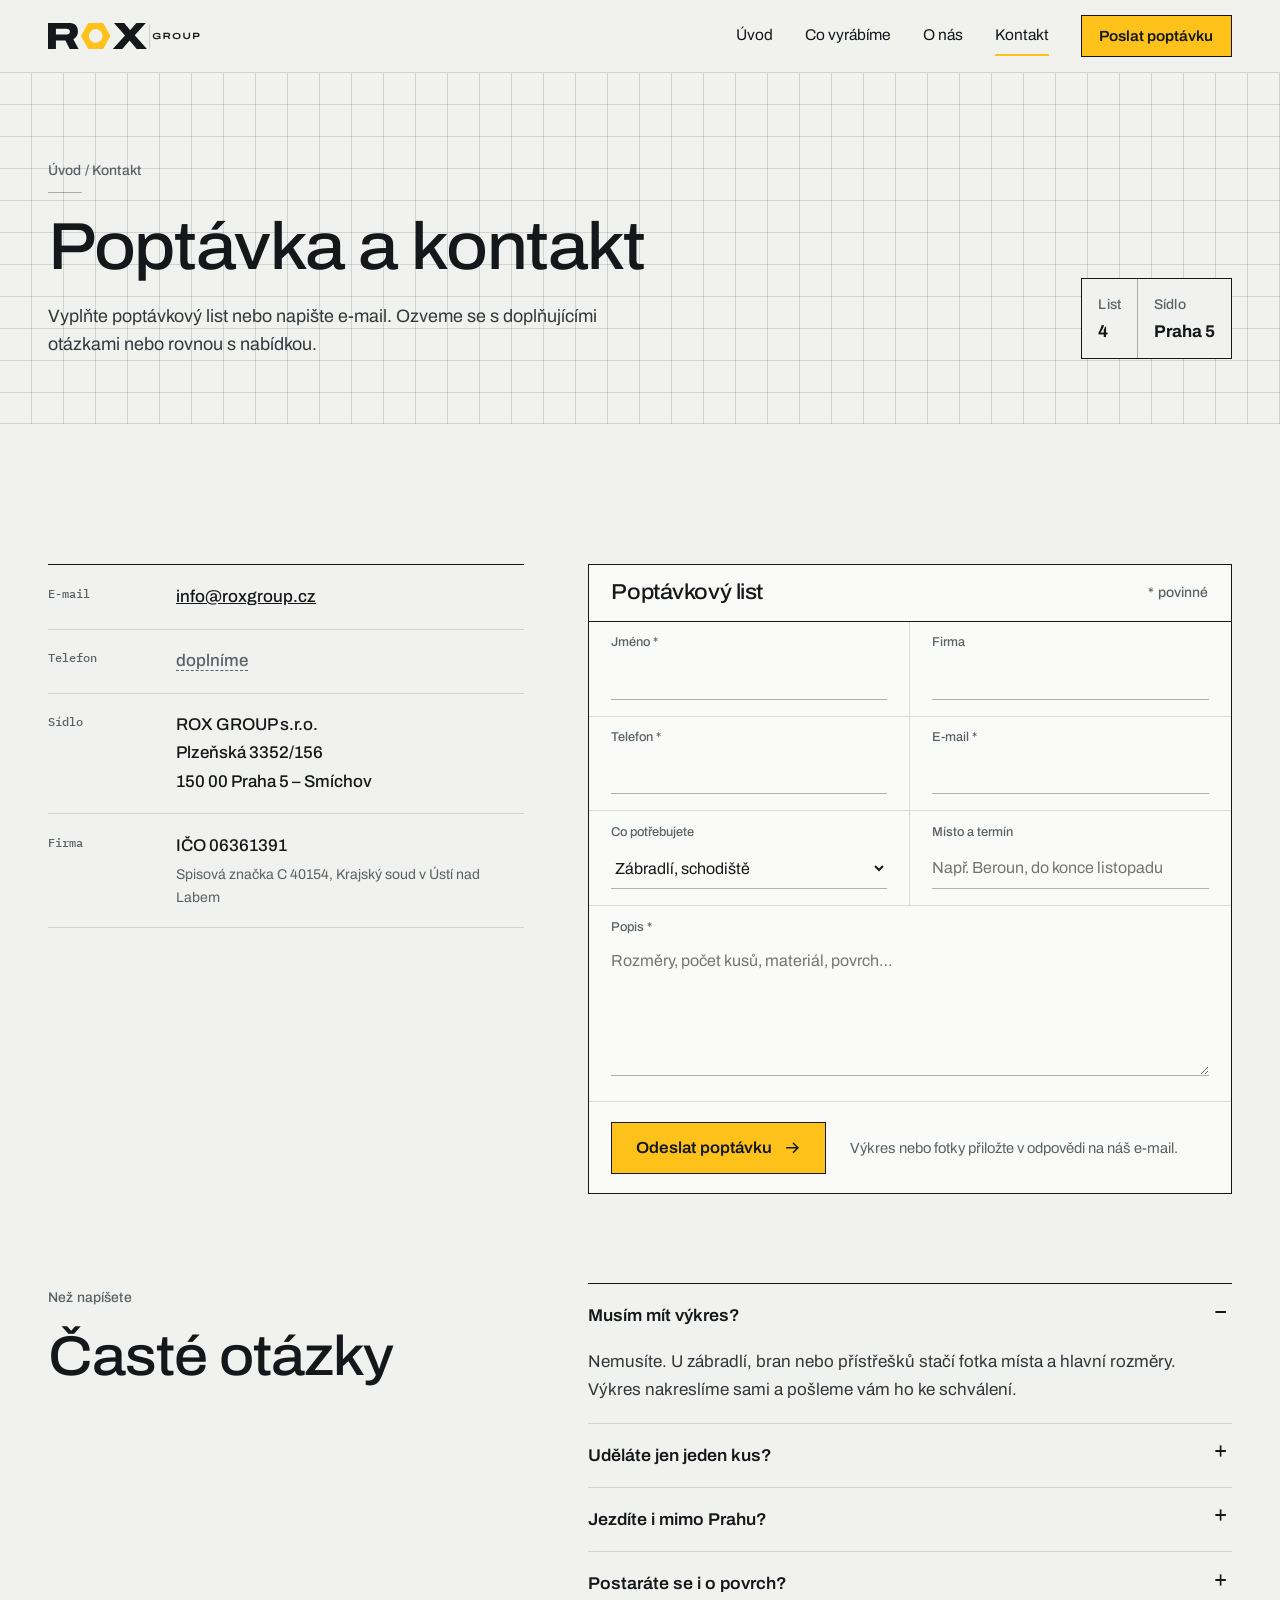
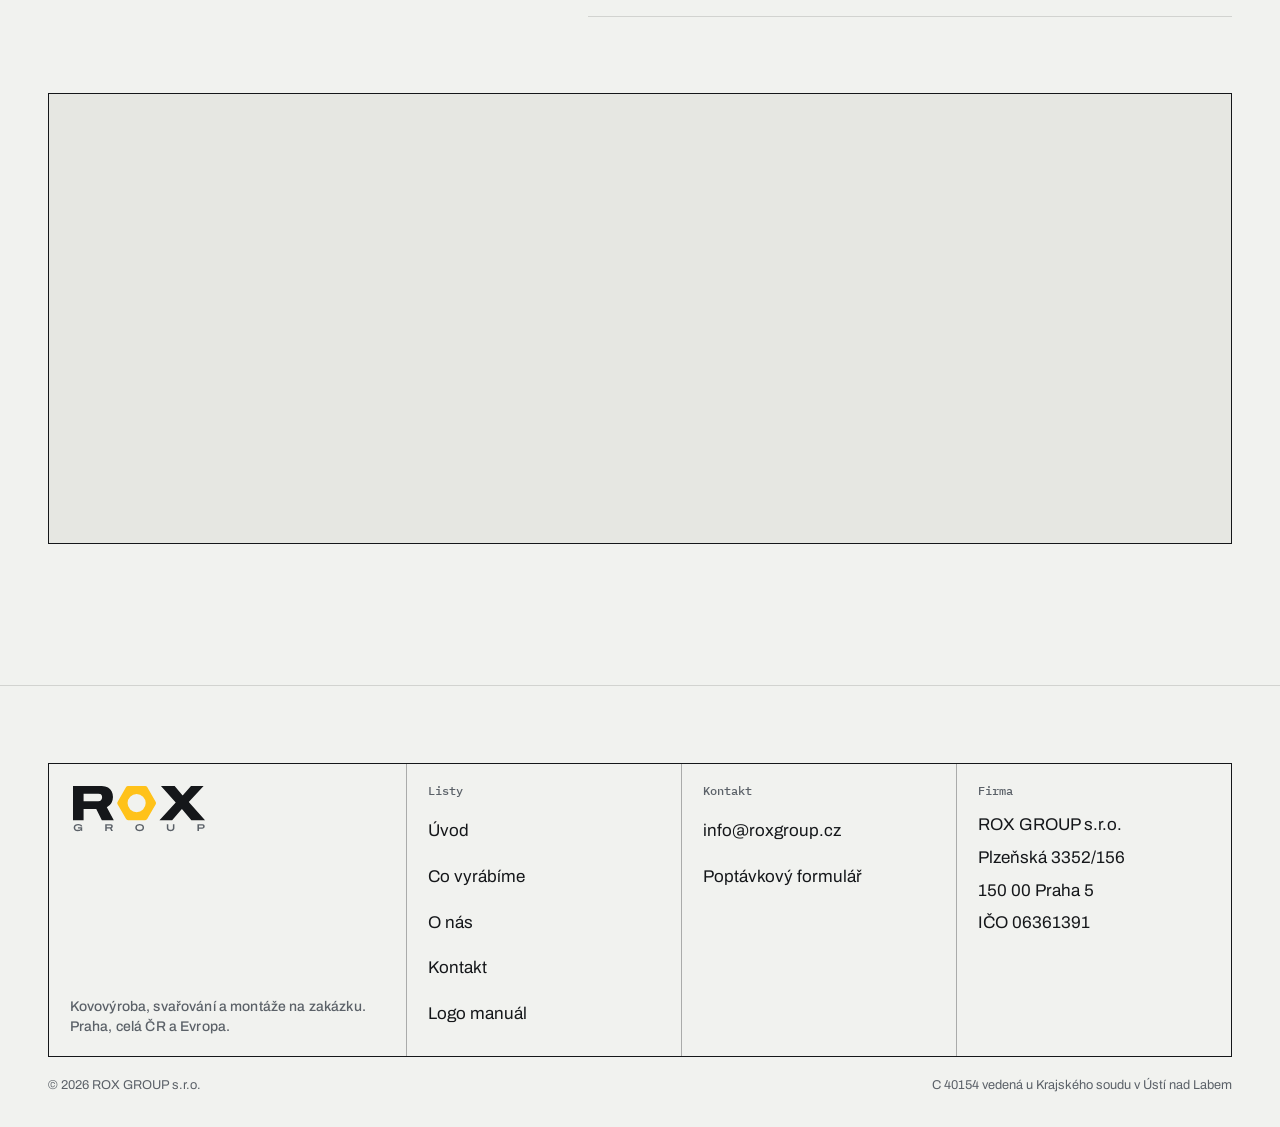
==== commit 0cd49463: "Review: detail A ve výkresu, jednotná gradace fotek, větší popisky" ====
--- a/kontakt/index.html
+++ b/kontakt/index.html
@@ -15,7 +15,7 @@
 <link rel="preconnect" href="https://fonts.googleapis.com">
 <link rel="preconnect" href="https://fonts.gstatic.com" crossorigin>
 <link href="https://fonts.googleapis.com/css2?family=Archivo:wdth,wght@100..125,400..800&family=IBM+Plex+Mono:wght@400;500;600&display=swap" rel="stylesheet">
-<link rel="stylesheet" href="../assets/style.css?v=1a72aebc">
+<link rel="stylesheet" href="../assets/style.css?v=32fbf7c2">
 <script type="application/ld+json">
 {"@context":"https://schema.org","@type":"LocalBusiness","name":"ROX GROUP s.r.o.","description":"Zámečnické a svařovací práce, ocelové konstrukce a CNC obrábění po celé ČR a Evropě.","email":"info@roxgroup.cz","taxID":"06361391","address":{"@type":"PostalAddress","streetAddress":"Plzeňská 3352/156","addressLocality":"Praha 5 – Smíchov","postalCode":"150 00","addressCountry":"CZ"},"foundingDate":"2017-09-01","areaServed":["CZ","EU"]}
 </script>
--- a/assets/style.css
+++ b/assets/style.css
@@ -41,7 +41,10 @@
 .sec--white + .sec { padding-top: var(--sec); }
 
 /* typografie */
-.tag { font: 500 0.75rem/1.4 var(--mono); letter-spacing: 0.04em; color: var(--steel); }
+.tag { font: 500 0.875rem/1.4 var(--sans); letter-spacing: 0.01em; color: var(--steel); }
+.mono { font-family: var(--mono); font-size: 0.8rem; }
+/* fotky ve společné teplé černobílé gradaci, jako fotodokumentace k výkresu */
+.path img, .shop img, .bom-view img, .bom-table img, .group img, .about-media img, .drawing .photo { filter: grayscale(1) sepia(0.16) contrast(1.06) brightness(1.03); }
 .h2 { font-size: clamp(2rem, 4.4vw, 3.5rem); }
 .lead { font-size: clamp(1.08rem, 1.4vw, 1.25rem); line-height: 1.55; color: #33373C; max-width: 36rem; }
 .hl { background: linear-gradient(transparent 58%, var(--yel) 58%, var(--yel) 92%, transparent 92%); padding: 0 0.08em; }
@@ -91,18 +94,14 @@
 .drawing .axis { fill: none; stroke: var(--steel); stroke-width: 0.8; stroke-dasharray: 10 3 2 3; }
 .drawing .hatch { stroke: var(--steel); stroke-width: 0.7; }
 .drawing .weld { fill: var(--yel); stroke: currentColor; stroke-width: 1.2; }
-.drawing text { font: 500 13px var(--mono); fill: currentColor; }
-.drawing text.s { font-size: 11px; fill: var(--steel); }
+.drawing text { font: 500 14px var(--mono); fill: currentColor; }
+.drawing text.s { font-size: 12.5px; fill: var(--steel); }
 .drawing .det { fill: none; stroke: currentColor; stroke-width: 1.2; stroke-dasharray: 5 4; }
-.det-photo { position: absolute; right: -1rem; top: 9%; width: 30%; aspect-ratio: 1; border-radius: 50%; overflow: hidden; border: 1.5px solid var(--ink); background: var(--paper-2); box-shadow: 0 0 0 6px var(--paper); }
-.det-photo img { width: 100%; height: 100%; object-fit: cover; }
-.det-cap { position: absolute; right: -1rem; top: calc(9% + 0.5rem); width: 30%; aspect-ratio: 1 / 1.22; display: flex; align-items: flex-end; justify-content: center; pointer-events: none; }
 
 @media (prefers-reduced-motion: no-preference) {
   .js .drawing .draw { stroke-dasharray: 1; stroke-dashoffset: 1; animation: draw 1.6s cubic-bezier(.6,.05,.3,1) forwards; animation-delay: var(--d, 0s); }
   .js .drawing .fade { opacity: 0; animation: fade 0.6s ease forwards; animation-delay: var(--d, 1.2s); }
-  .js .det-photo { opacity: 0; transform: scale(0.85); animation: pop 0.7s cubic-bezier(.2,.8,.2,1) 1.5s forwards; }
-}
+  .js }
 @keyframes draw { to { stroke-dashoffset: 0; } }
 @keyframes fade { to { opacity: 1; } }
 @keyframes pop { to { opacity: 1; transform: none; } }
@@ -111,7 +110,7 @@
 .stamp { display: grid; grid-template-columns: repeat(6, minmax(0, 1fr)); border: 1.5px solid var(--ink); background: var(--paper); }
 .stamp > div { padding: 0.75rem 0.9rem; border-left: 1px solid var(--line-2); min-width: 0; }
 .stamp > div:first-child { border-left: 0; }
-.stamp dt, .stamp .k { display: block; font: 500 0.68rem/1.3 var(--mono); color: var(--steel); letter-spacing: 0.03em; margin-bottom: 0.25rem; }
+.stamp dt, .stamp .k { display: block; font: 500 0.75rem/1.3 var(--mono); color: var(--steel); letter-spacing: 0.03em; margin-bottom: 0.25rem; }
 .stamp dd, .stamp .v { font-weight: 600; font-size: 0.95rem; line-height: 1.3; }
 .stamp--4 { grid-template-columns: repeat(4, minmax(0, 1fr)); }
 .hero .stamp { margin-bottom: clamp(2.5rem, 5vw, 4rem); }
@@ -119,7 +118,7 @@
 /* kusovník */
 .bom { display: grid; grid-template-columns: minmax(0, 1.5fr) minmax(0, 1fr); gap: clamp(2rem, 4vw, 4rem); align-items: start; }
 .bom-table { width: 100%; border-collapse: collapse; border-top: 1.5px solid var(--ink); border-bottom: 1.5px solid var(--ink); }
-.bom-table th { text-align: left; font: 500 0.7rem/1.3 var(--mono); color: var(--steel); letter-spacing: 0.03em; padding: 0.8rem 0.6rem; border-bottom: 1px solid var(--line-2); }
+.bom-table th { text-align: left; font: 500 0.75rem/1.3 var(--mono); color: var(--steel); letter-spacing: 0.03em; padding: 0.8rem 0.6rem; border-bottom: 1px solid var(--line-2); }
 .bom-table td { padding: 1.05rem 0.6rem; border-bottom: 1px solid var(--line); vertical-align: top; }
 .bom-table tr:last-child td { border-bottom: 0; }
 .bom-table .poz { font: 500 0.85rem/1.5 var(--mono); color: var(--steel); width: 3.2rem; }
@@ -207,7 +206,7 @@
 /* tabulka metod */
 .methods { width: 100%; border-collapse: collapse; border-top: 1.5px solid var(--ink); border-bottom: 1.5px solid var(--ink); background: var(--white); }
 .methods th, .methods td { text-align: left; padding: 1rem; border-bottom: 1px solid var(--line); vertical-align: top; }
-.methods th { font: 500 0.7rem/1.3 var(--mono); color: var(--steel); letter-spacing: 0.03em; }
+.methods th { font: 500 0.75rem/1.3 var(--mono); color: var(--steel); letter-spacing: 0.03em; }
 .methods td:first-child { font: 600 1.25rem/1.2 var(--mono); width: 7rem; }
 .methods td:nth-child(2) { font-weight: 600; width: 14rem; }
 .methods td:last-child { color: #33373C; }
@@ -222,7 +221,7 @@
 .about-media img { width: 100%; height: 100%; object-fit: cover; }
 .route { width: 100%; border-collapse: collapse; border: 1.5px solid var(--ink); background: var(--white); }
 .route th, .route td { text-align: left; padding: 1.1rem 1.2rem; border-bottom: 1px solid var(--line); vertical-align: top; }
-.route th { font: 500 0.7rem/1.3 var(--mono); color: var(--steel); background: var(--paper); border-bottom: 1px solid var(--line-2); }
+.route th { font: 500 0.75rem/1.3 var(--mono); color: var(--steel); background: var(--paper); border-bottom: 1px solid var(--line-2); }
 .route td:first-child { font: 600 1rem/1.4 var(--mono); width: 5.5rem; }
 .route td:nth-child(2) { font-weight: 600; font-stretch: 104%; width: 30%; }
 .route td:last-child { color: #33373C; }
@@ -242,7 +241,7 @@
 .f { display: block; padding: 0.8rem 1.4rem 1rem; border-bottom: 1px solid var(--line); }
 .f:nth-child(odd):not(.f--wide) { border-right: 1px solid var(--line); }
 .f--wide { grid-column: 1 / -1; }
-.f span { display: block; font: 500 0.72rem/1.4 var(--mono); color: var(--steel); margin-bottom: 0.35rem; }
+.f span { display: block; font: 500 0.8rem/1.4 var(--sans); color: var(--steel); margin-bottom: 0.35rem; }
 .f input, .f select, .f textarea { width: 100%; border: 0; border-bottom: 1.5px solid var(--line-2); background: transparent; padding: 0.4rem 0; font: 400 1rem/1.5 var(--sans); color: var(--ink); border-radius: 0; min-height: 2.6rem; }
 .f textarea { resize: vertical; }
 .f input:focus, .f select:focus, .f textarea:focus { outline: none; border-color: var(--ink); box-shadow: 0 2px 0 var(--yel); }
@@ -267,13 +266,13 @@
 .title-block > div { padding: 1.2rem 1.3rem; border-left: 1px solid var(--line-2); min-width: 0; }
 .title-block > div:first-child { border-left: 0; display: flex; flex-direction: column; justify-content: space-between; gap: 1.2rem; }
 .title-block img { height: 3.2rem; width: auto; }
-.title-block .k { display: block; font: 500 0.7rem/1.3 var(--mono); color: var(--steel); margin-bottom: 0.6rem; }
+.title-block .k { display: block; font: 500 0.75rem/1.3 var(--mono); color: var(--steel); margin-bottom: 0.6rem; }
 .title-block li { padding: 0.15rem 0; }
 .title-block li a { display: inline-block; padding: 0.55rem 0; }
 .title-block li:has(a) { padding: 0; }
 .title-block a { text-decoration: none; }
 .title-block a:hover { text-decoration: underline; }
-.footer-bottom { display: flex; justify-content: space-between; flex-wrap: wrap; gap: 1rem; margin-top: 1.2rem; font: 400 0.78rem/1.5 var(--mono); color: var(--steel); }
+.footer-bottom { display: flex; justify-content: space-between; flex-wrap: wrap; gap: 1rem; margin-top: 1.2rem; font: 400 0.8rem/1.5 var(--sans); color: var(--steel); }
 
 /* logo manuál */
 .brand-grid { display: grid; grid-template-columns: repeat(2, minmax(0, 1fr)); gap: 0.75rem; }
@@ -373,8 +372,6 @@
   .stamp > div:nth-child(n) { border-left: 1px solid var(--line-2); border-top: 1px solid var(--line-2); }
   .stamp > div:nth-child(odd) { border-left: 0; }
   .stamp > div:nth-child(-n+2) { border-top: 0; }
-  .det-photo, .det-cap { width: 30%; right: -0.5rem; top: 6%; }
-  .det-cap { top: calc(6% + 0.4rem); }
   .shop .b div { aspect-ratio: 4 / 3; }
   .hero-actions .btn { flex: 1 1 100%; justify-content: center; }
   .shop .b, .shop .note { grid-column: 1 / -1; }
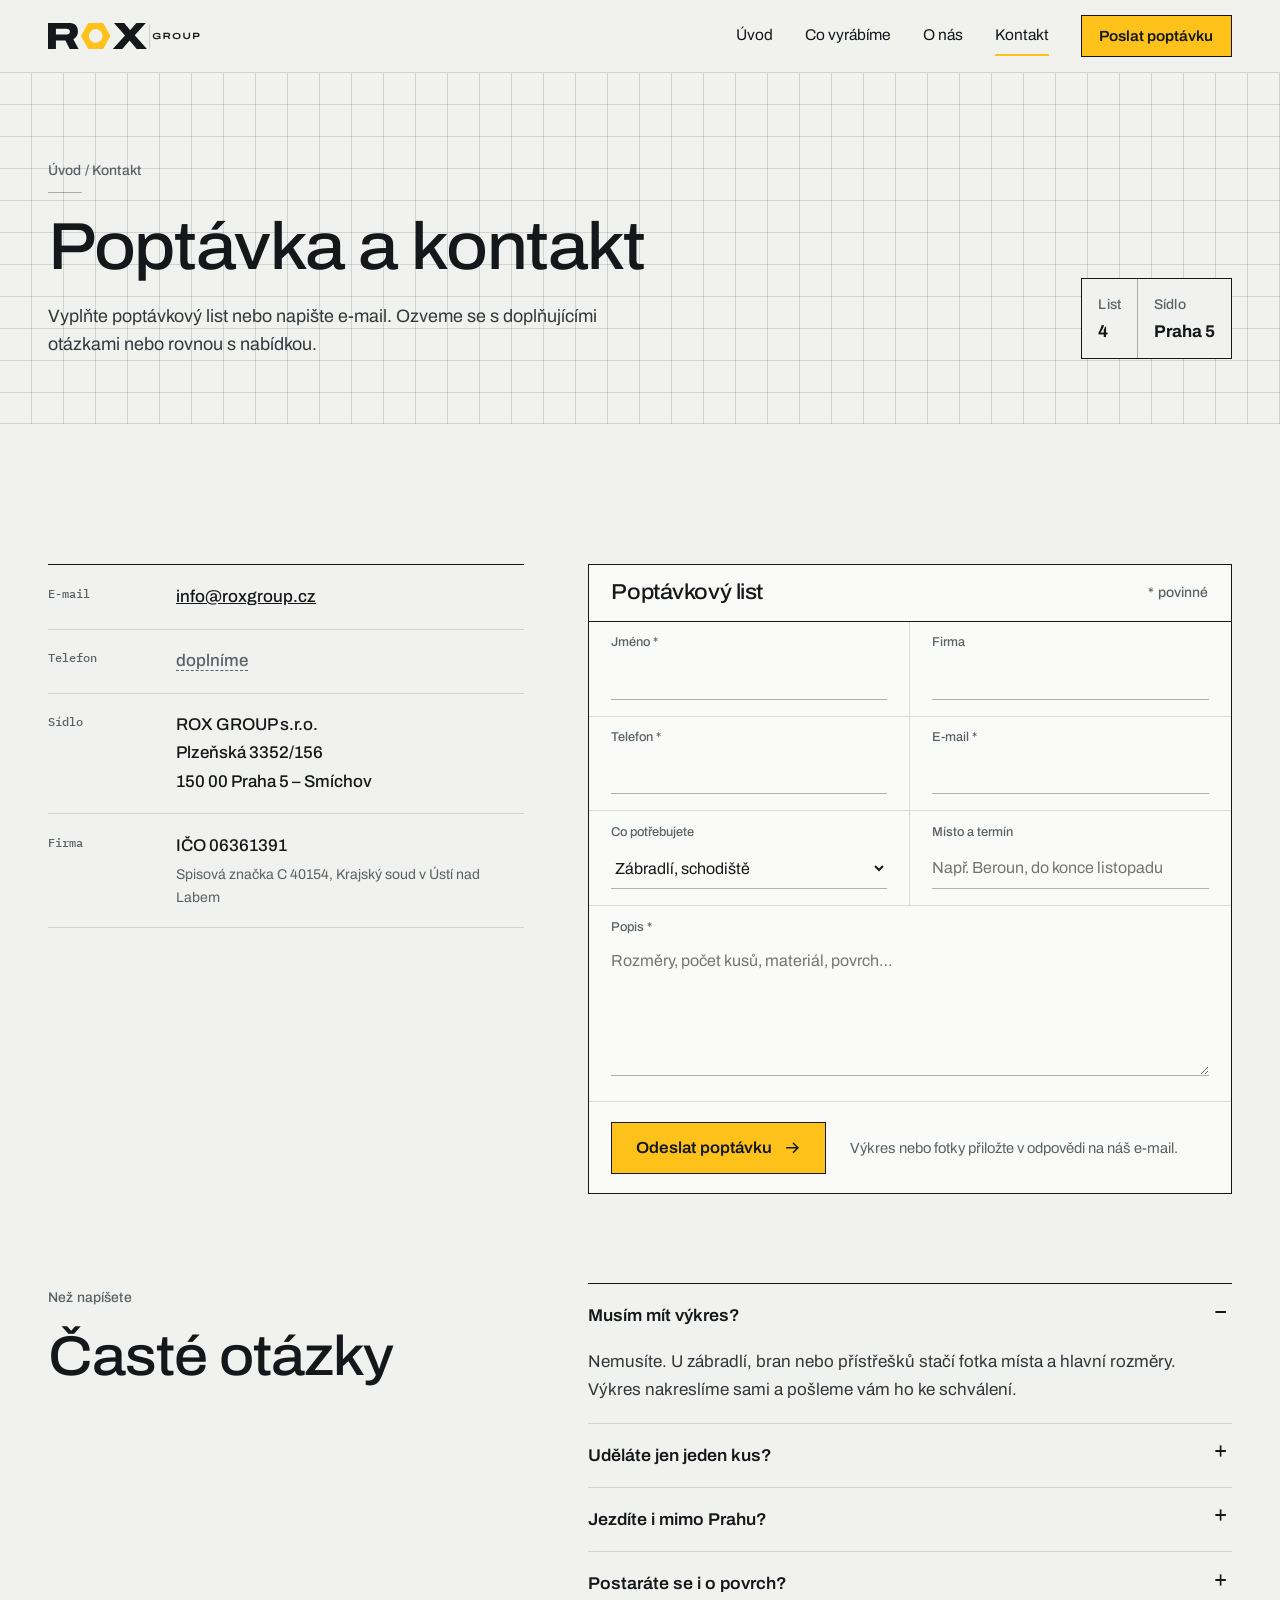
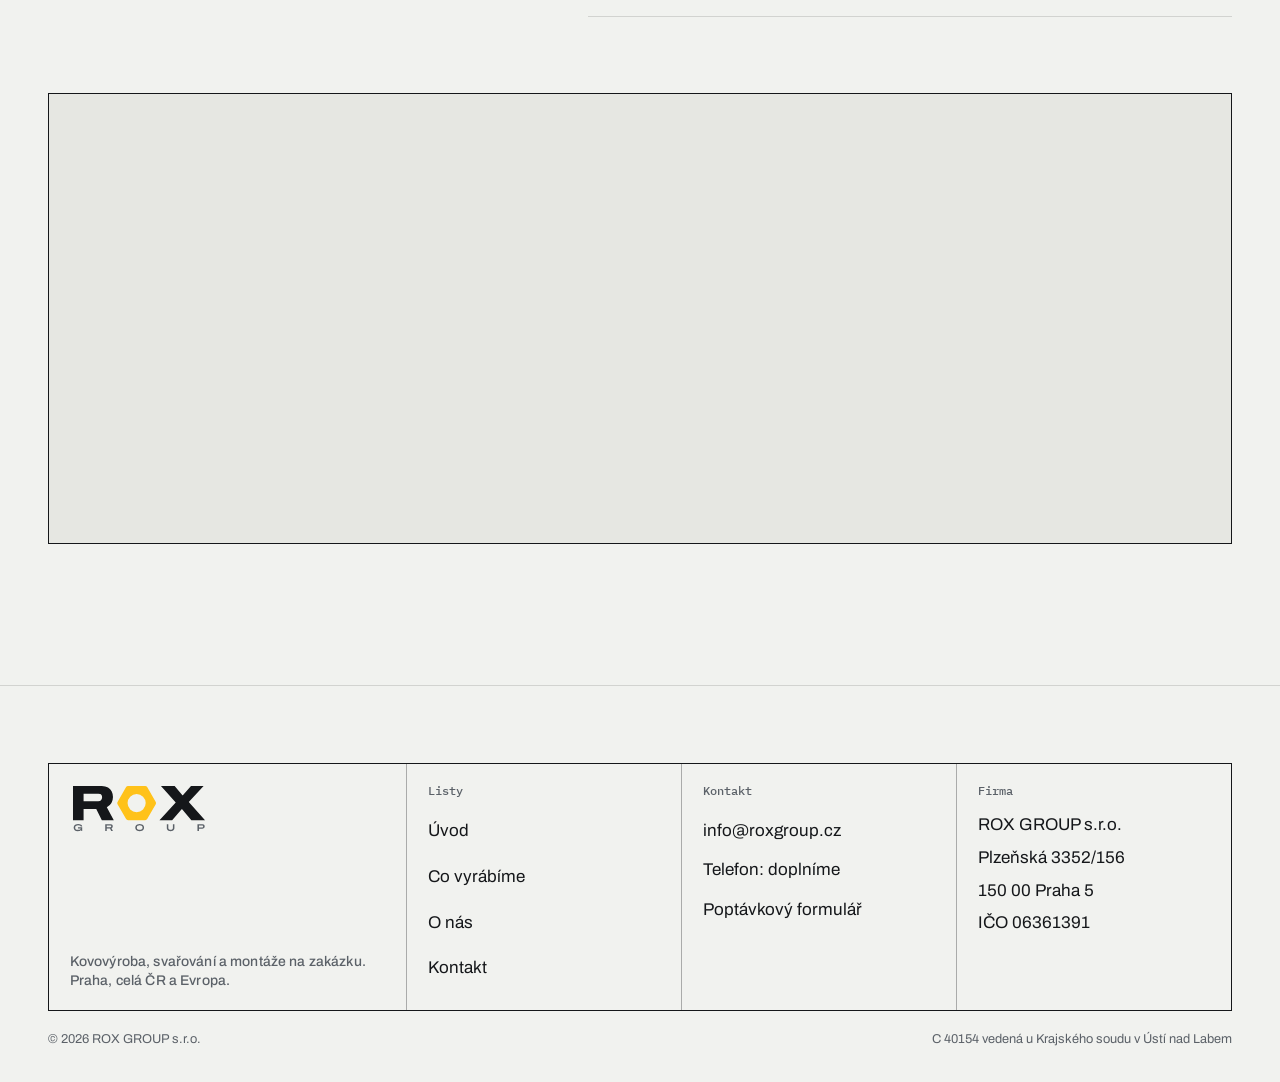
==== commit 615d6139: "Unikátní fotky v kusovníku, kontakt v závěru a patičce, čitelnější popisky" ====
--- a/kontakt/index.html
+++ b/kontakt/index.html
@@ -15,7 +15,7 @@
 <link rel="preconnect" href="https://fonts.googleapis.com">
 <link rel="preconnect" href="https://fonts.gstatic.com" crossorigin>
 <link href="https://fonts.googleapis.com/css2?family=Archivo:wdth,wght@100..125,400..800&family=IBM+Plex+Mono:wght@400;500;600&display=swap" rel="stylesheet">
-<link rel="stylesheet" href="../assets/style.css?v=32fbf7c2">
+<link rel="stylesheet" href="../assets/style.css?v=b91e6d57">
 <script type="application/ld+json">
 {"@context":"https://schema.org","@type":"LocalBusiness","name":"ROX GROUP s.r.o.","description":"Zámečnické a svařovací práce, ocelové konstrukce a CNC obrábění po celé ČR a Evropě.","email":"info@roxgroup.cz","taxID":"06361391","address":{"@type":"PostalAddress","streetAddress":"Plzeňská 3352/156","addressLocality":"Praha 5 – Smíchov","postalCode":"150 00","addressCountry":"CZ"},"foundingDate":"2017-09-01","areaServed":["CZ","EU"]}
 </script>
@@ -112,11 +112,11 @@
       </div>
       <div>
         <span class="k">Listy</span>
-        <ul><li><a href="../">Úvod</a></li><li><a href="../sluzby/">Co vyrábíme</a></li><li><a href="../o-nas/">O nás</a></li><li><a href="../kontakt/">Kontakt</a></li><li><a href="../logo/">Logo manuál</a></li></ul>
+        <ul><li><a href="../">Úvod</a></li><li><a href="../sluzby/">Co vyrábíme</a></li><li><a href="../o-nas/">O nás</a></li><li><a href="../kontakt/">Kontakt</a></li></ul>
       </div>
       <div>
         <span class="k">Kontakt</span>
-        <ul><li><a href="mailto:info@roxgroup.cz">info@roxgroup.cz</a></li><li><a href="../kontakt/#poptavka">Poptávkový formulář</a></li></ul>
+        <ul><li><a href="mailto:info@roxgroup.cz">info@roxgroup.cz</a></li><li>Telefon: doplníme</li><li><a href="../kontakt/#poptavka">Poptávkový formulář</a></li></ul>
       </div>
       <div>
         <span class="k">Firma</span>
--- a/assets/style.css
+++ b/assets/style.css
@@ -110,7 +110,7 @@
 .stamp { display: grid; grid-template-columns: repeat(6, minmax(0, 1fr)); border: 1.5px solid var(--ink); background: var(--paper); }
 .stamp > div { padding: 0.75rem 0.9rem; border-left: 1px solid var(--line-2); min-width: 0; }
 .stamp > div:first-child { border-left: 0; }
-.stamp dt, .stamp .k { display: block; font: 500 0.75rem/1.3 var(--mono); color: var(--steel); letter-spacing: 0.03em; margin-bottom: 0.25rem; }
+.stamp dt, .stamp .k { display: block; font: 500 0.8rem/1.3 var(--sans); color: var(--steel); letter-spacing: 0.03em; margin-bottom: 0.25rem; }
 .stamp dd, .stamp .v { font-weight: 600; font-size: 0.95rem; line-height: 1.3; }
 .stamp--4 { grid-template-columns: repeat(4, minmax(0, 1fr)); }
 .hero .stamp { margin-bottom: clamp(2.5rem, 5vw, 4rem); }
@@ -118,13 +118,13 @@
 /* kusovník */
 .bom { display: grid; grid-template-columns: minmax(0, 1.5fr) minmax(0, 1fr); gap: clamp(2rem, 4vw, 4rem); align-items: start; }
 .bom-table { width: 100%; border-collapse: collapse; border-top: 1.5px solid var(--ink); border-bottom: 1.5px solid var(--ink); }
-.bom-table th { text-align: left; font: 500 0.75rem/1.3 var(--mono); color: var(--steel); letter-spacing: 0.03em; padding: 0.8rem 0.6rem; border-bottom: 1px solid var(--line-2); }
+.bom-table th { text-align: left; font: 500 0.8rem/1.3 var(--sans); color: var(--steel); letter-spacing: 0.03em; padding: 0.8rem 0.6rem; border-bottom: 1px solid var(--line-2); }
 .bom-table td { padding: 1.05rem 0.6rem; border-bottom: 1px solid var(--line); vertical-align: top; }
 .bom-table tr:last-child td { border-bottom: 0; }
 .bom-table .poz { font: 500 0.85rem/1.5 var(--mono); color: var(--steel); width: 3.2rem; }
 .bom-table .co a { font-weight: 600; font-size: 1.08rem; font-stretch: 104%; text-decoration: none; display: block; padding: 0.4rem 0; margin: -0.4rem 0 0; }
 .bom-table .co small { display: block; color: var(--steel); font-size: 0.9rem; margin-top: 0.15rem; }
-.bom-table .tech { font: 400 0.82rem/1.5 var(--mono); color: #33373C; white-space: nowrap; }
+.bom-table .tech { font: 400 0.82rem/1.5 var(--sans); color: #33373C; white-space: nowrap; }
 .bom-table .thumb { display: none; }
 .bom-table tbody tr { transition: background 0.2s; }
 .bom-table tbody tr.on, .bom-table tbody tr:hover { background: var(--paper-2); }
@@ -174,6 +174,8 @@
 /* závěrečná výzva */
 .closing { border-top: 1.5px solid var(--ink); padding: clamp(3.5rem, 7vw, 6rem) 0; }
 .closing .wrap { display: flex; flex-wrap: wrap; align-items: end; justify-content: space-between; gap: 2rem; }
+.closing-side { display: flex; flex-direction: column; align-items: flex-start; gap: 1.2rem; }
+.closing-contact { font-size: 0.95rem; line-height: 1.6; color: #33373C; }
 .closing h2 { font-size: clamp(2rem, 4.6vw, 3.8rem); max-width: 18ch; }
 
 /* podstránky: hlavička listu */
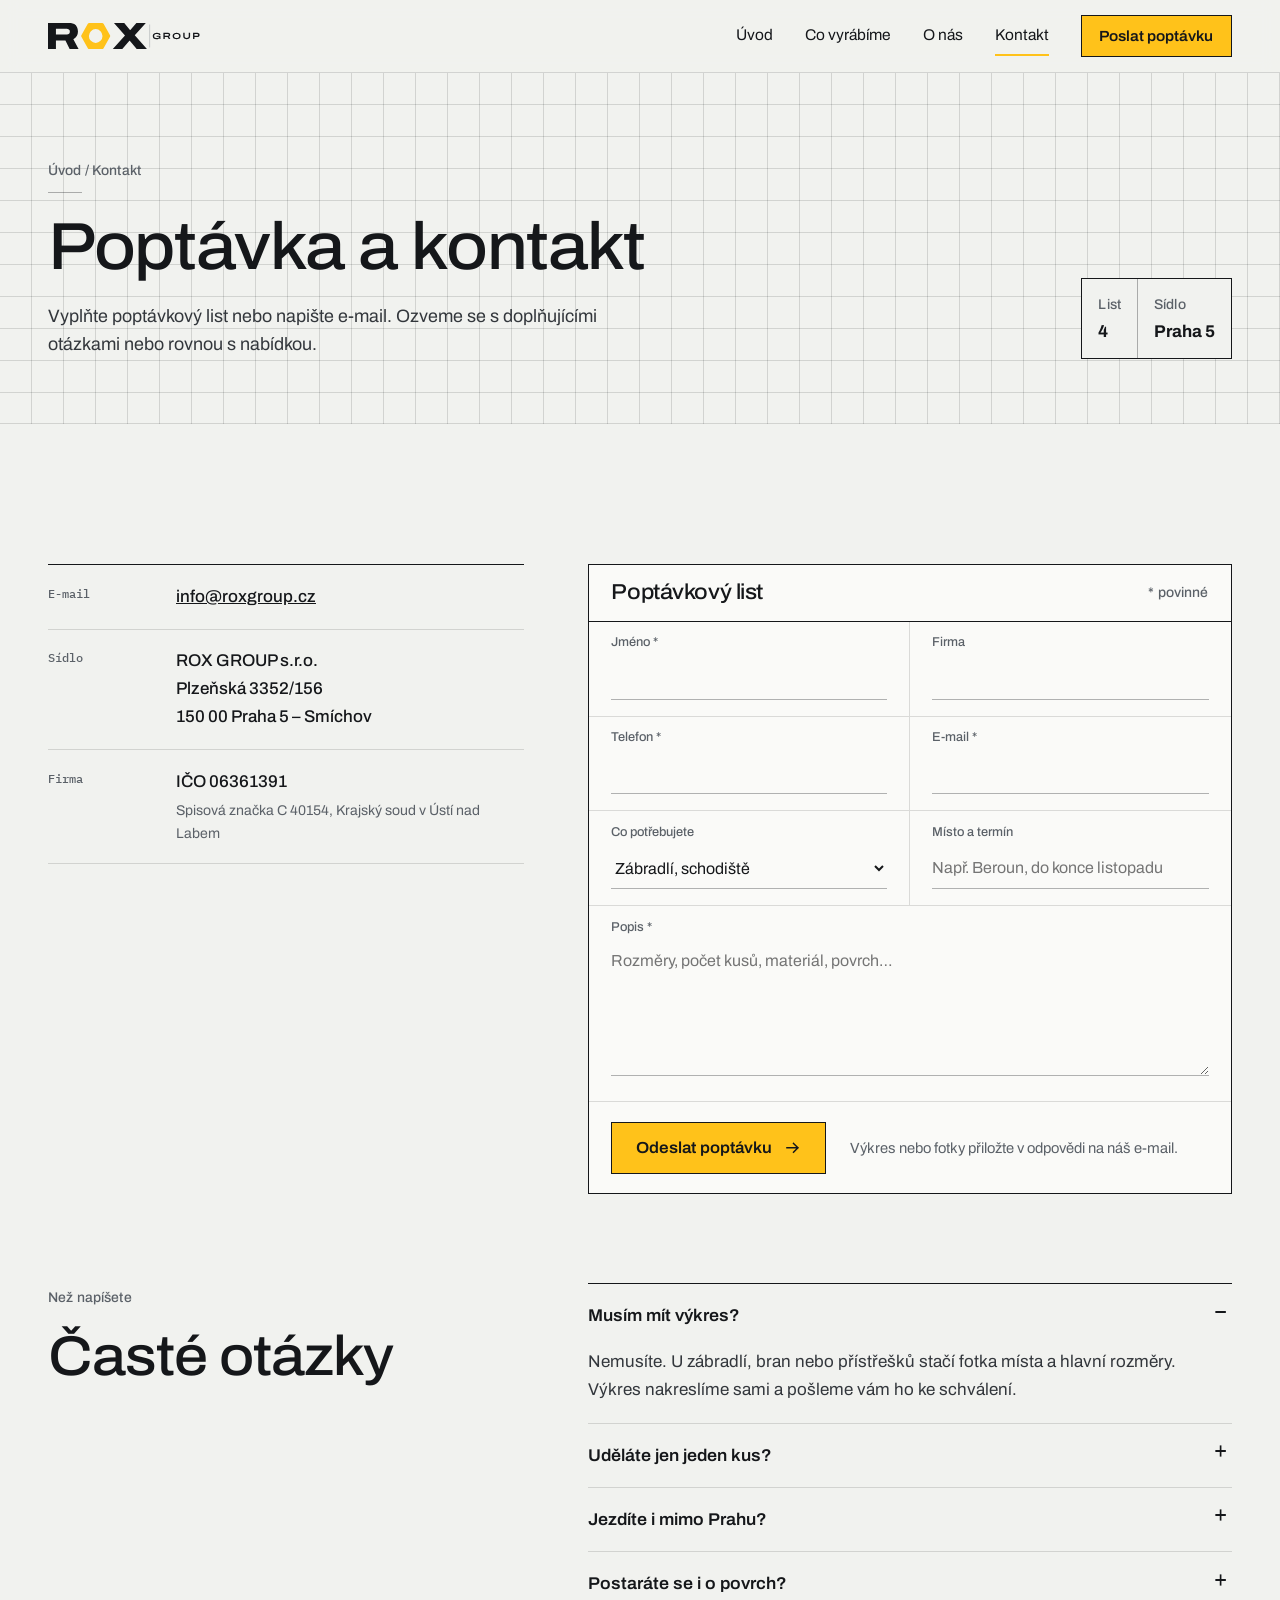
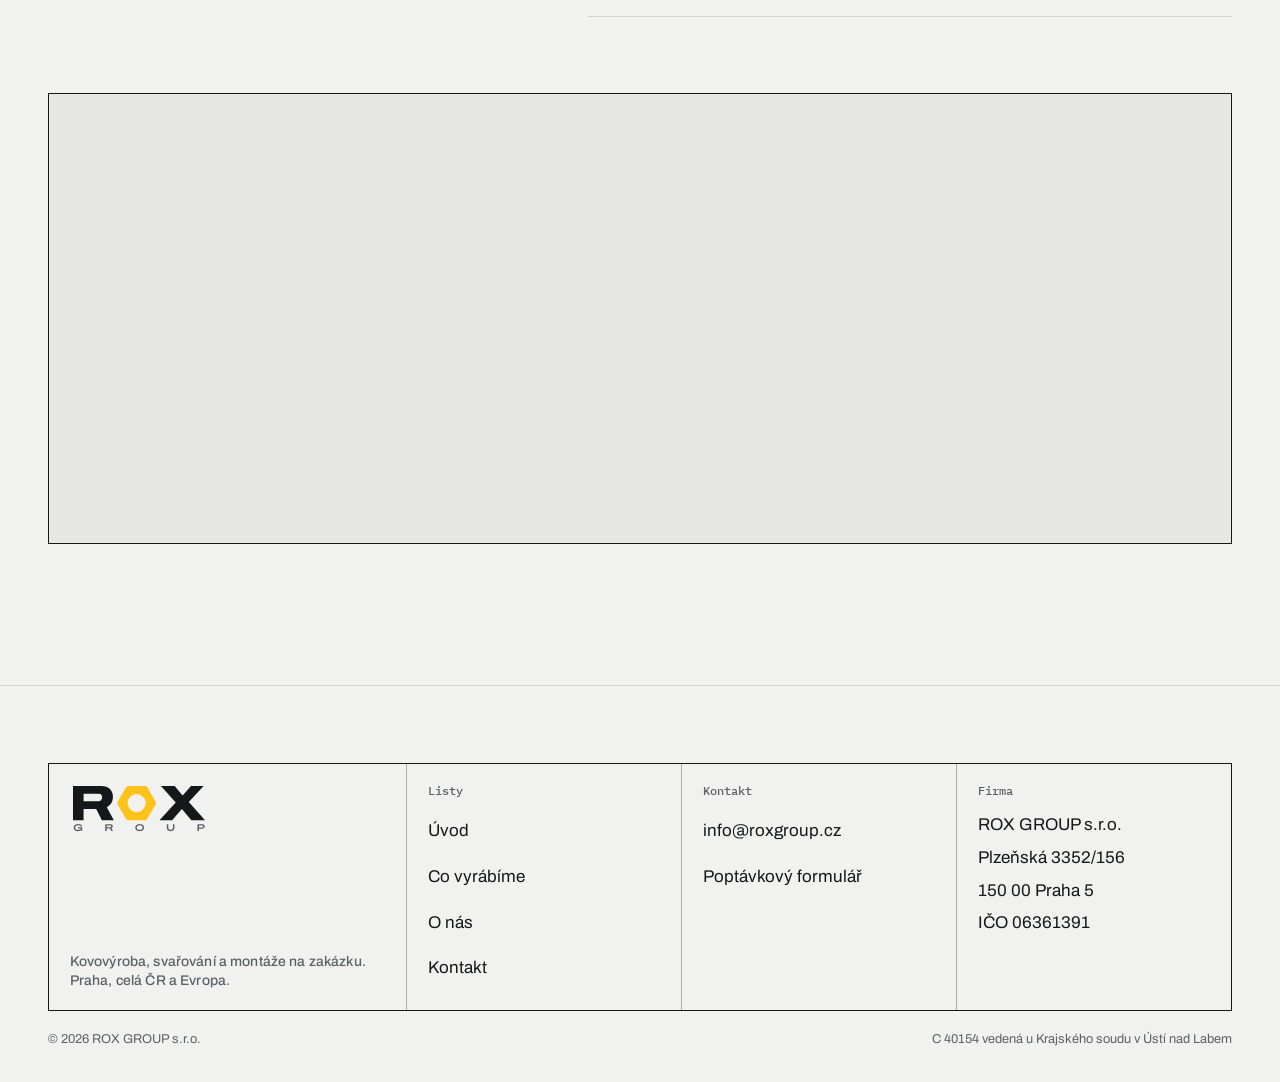
==== commit d39f7fa5: "Odstraněn zástupný telefon z kontaktu a patičky Co-Authored-By: Claude Sonnet 5.5 <noreply@anthropic" ====
--- a/kontakt/index.html
+++ b/kontakt/index.html
@@ -15,7 +15,7 @@
 <link rel="preconnect" href="https://fonts.googleapis.com">
 <link rel="preconnect" href="https://fonts.gstatic.com" crossorigin>
 <link href="https://fonts.googleapis.com/css2?family=Archivo:wdth,wght@100..125,400..800&family=IBM+Plex+Mono:wght@400;500;600&display=swap" rel="stylesheet">
-<link rel="stylesheet" href="../assets/style.css?v=b91e6d57">
+<link rel="stylesheet" href="../assets/style.css?v=e9a0d620">
 <script type="application/ld+json">
 {"@context":"https://schema.org","@type":"LocalBusiness","name":"ROX GROUP s.r.o.","description":"Zámečnické a svařovací práce, ocelové konstrukce a CNC obrábění po celé ČR a Evropě.","email":"info@roxgroup.cz","taxID":"06361391","address":{"@type":"PostalAddress","streetAddress":"Plzeňská 3352/156","addressLocality":"Praha 5 – Smíchov","postalCode":"150 00","addressCountry":"CZ"},"foundingDate":"2017-09-01","areaServed":["CZ","EU"]}
 </script>
@@ -61,7 +61,6 @@
     <div>
       <dl class="cdl reveal">
         <div><dt>E-mail</dt><dd><a href="mailto:info@roxgroup.cz">info@roxgroup.cz</a></dd></div>
-        <div><dt>Telefon</dt><dd><em class="ph">doplníme</em></dd></div>
         <div><dt>Sídlo</dt><dd>ROX GROUP s.r.o.<br>Plzeňská 3352/156<br>150 00 Praha 5 – Smíchov</dd></div>
         <div><dt>Firma</dt><dd>IČO 06361391<small>Spisová značka C 40154, Krajský soud v Ústí nad Labem</small></dd></div>
       </dl>
@@ -116,7 +115,7 @@
       </div>
       <div>
         <span class="k">Kontakt</span>
-        <ul><li><a href="mailto:info@roxgroup.cz">info@roxgroup.cz</a></li><li>Telefon: doplníme</li><li><a href="../kontakt/#poptavka">Poptávkový formulář</a></li></ul>
+        <ul><li><a href="mailto:info@roxgroup.cz">info@roxgroup.cz</a></li><li><a href="../kontakt/#poptavka">Poptávkový formulář</a></li></ul>
       </div>
       <div>
         <span class="k">Firma</span>
--- a/assets/style.css
+++ b/assets/style.css
@@ -331,7 +331,8 @@
   .nav-toggle span:last-child { transform: translateY(4px); }
   .nav-toggle[aria-expanded="true"] span:first-child { transform: rotate(45deg); }
   .nav-toggle[aria-expanded="true"] span:last-child { transform: rotate(-45deg); }
-  .nav-menu { position: fixed; inset: var(--nav-h) 0 0; z-index: 101; flex-direction: column; align-items: stretch; gap: 0; padding: 1rem var(--pad) 2rem; background: var(--paper); visibility: hidden; opacity: 0; transition: opacity 0.2s, visibility 0.2s; }
+  .nav { background: var(--paper); backdrop-filter: none; -webkit-backdrop-filter: none; }
+  .nav-menu { position: fixed; inset: var(--nav-h) 0 0; z-index: 101; flex-direction: column; align-items: stretch; gap: 0; padding: 1rem var(--pad) 2rem; background: #f1f2ef; overflow-y: auto; visibility: hidden; opacity: 0; transition: opacity 0.2s, visibility 0.2s; }
   .nav-menu.open { visibility: visible; opacity: 1; }
   .nav-menu a:not(.btn) { font-size: 1.6rem; font-weight: 500; font-stretch: 106%; padding: 0.9rem 0; border-bottom: 1px solid var(--line); }
   .nav-menu a[aria-current="page"] { border-color: var(--line); box-shadow: inset 4px 0 0 var(--yel); padding-left: 0.9rem; }
